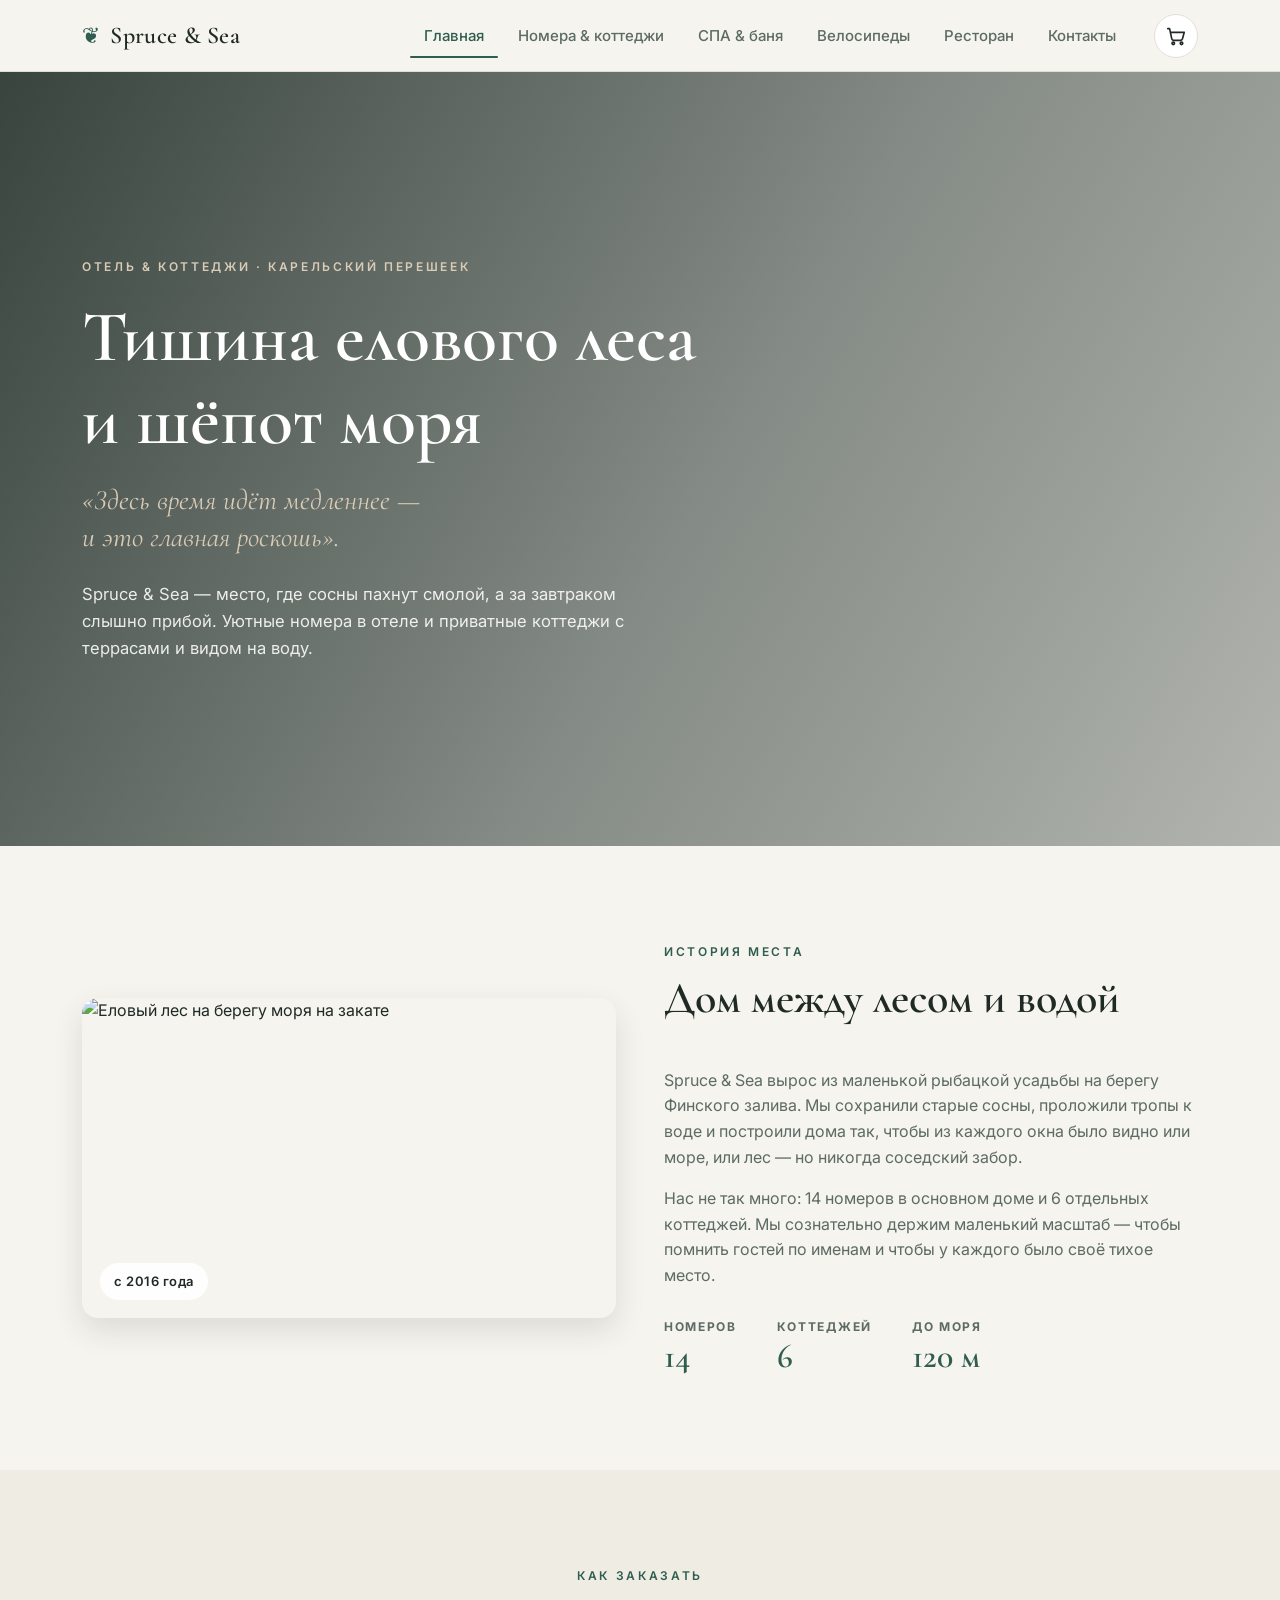
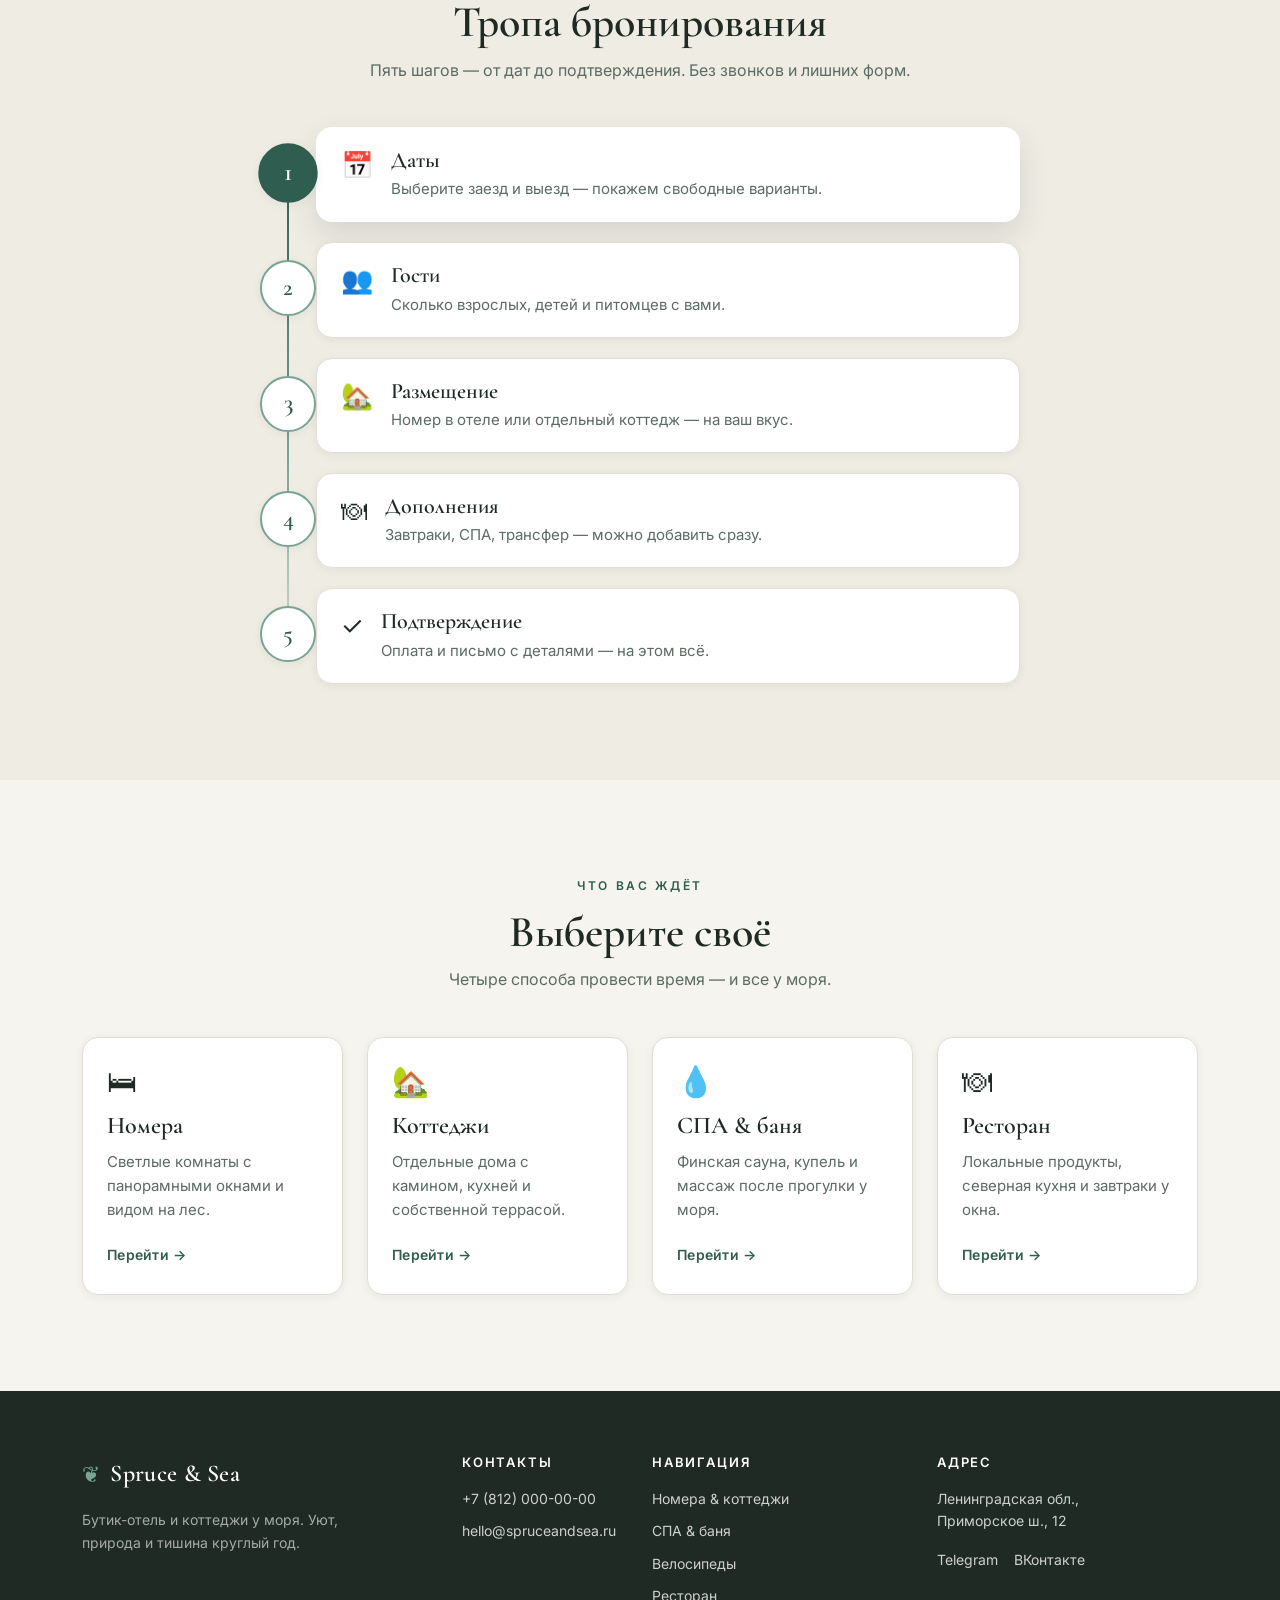
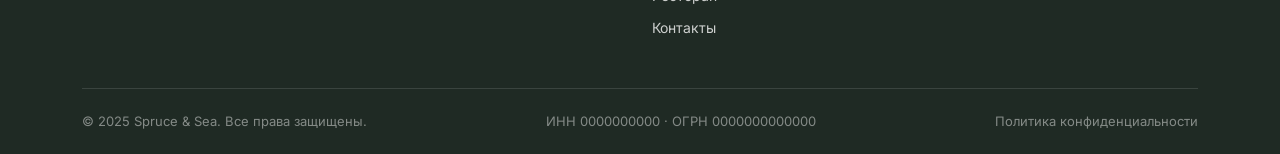
==== index.html @ 2744d31d "first page v1" ====
<!DOCTYPE html>
<html lang="ru">
<head>
  <meta charset="UTF-8" />
  <meta name="viewport" content="width=device-width, initial-scale=1.0" />
  <meta name="description" content="Spruce & Sea — бутик-отель и коттеджи у моря в еловом лесу. Уют, природа и тишина." />
  <title>Spruce &amp; Sea — отель и коттеджи у моря</title>

  <link rel="preconnect" href="https://fonts.googleapis.com">
  <link rel="preconnect" href="https://fonts.gstatic.com" crossorigin>
  <link href="https://fonts.googleapis.com/css2?family=Cormorant+Garamond:wght@500;600&family=Inter:wght@400;500;600&display=swap" rel="stylesheet">

  <!-- Bootstrap 5 (сетка + утилиты) -->
  <link
    href="https://cdn.jsdelivr.net/npm/bootstrap@5.3.3/dist/css/bootstrap.min.css"
    rel="stylesheet"
    integrity="sha384-QWTKZyjpPEjISv5WaRU9OFeRpok6YctnYmDr5pNlyT2bRjXh0JMhjY6hW+ALEwIH"
    crossorigin="anonymous">

  <!-- Наши стили — всегда после Bootstrap -->
  <link rel="stylesheet" href="css/style.css" />
</head>
<body class="page">

  <!-- ================= NAVBAR ================= -->
  <header class="navbar-site">
    <div class="container">
      <div class="navbar-site__inner">

        <a href="index.html" class="logo" aria-label="Spruce & Sea — на главную">
          <span class="logo__mark" aria-hidden="true">❦</span>
          <span class="logo__text">Spruce&nbsp;&amp;&nbsp;Sea</span>
        </a>

        <div class="navbar-site__actions">

          <button
            class="burger"
            type="button"
            aria-label="Открыть меню"
            aria-expanded="false"
            aria-controls="site-nav">
            <span class="burger__line"></span>
            <span class="burger__line"></span>
            <span class="burger__line"></span>
          </button>

          <nav class="site-nav" id="site-nav" aria-label="Основная навигация">
            <ul class="site-nav__list" data-nav-list>
              <li class="site-nav__item">
                <a href="index.html" class="site-nav__link site-nav__link--active">Главная</a>
              </li>
              <li class="site-nav__item">
                <a href="catalog.html?type=stays" class="site-nav__link">Номера&nbsp;&amp;&nbsp;коттеджи</a>
              </li>
              <li class="site-nav__item">
                <a href="catalog.html?type=spa" class="site-nav__link">СПА&nbsp;&amp;&nbsp;баня</a>
              </li>
              <li class="site-nav__item">
                <a href="catalog.html?type=bikes" class="site-nav__link">Велосипеды</a>
              </li>
              <li class="site-nav__item">
                <a href="catalog.html?type=restaurant" class="site-nav__link">Ресторан</a>
              </li>
              <li class="site-nav__item">
                <a href="contacts.html" class="site-nav__link">Контакты</a>
              </li>
            </ul>
            <!-- Бегающая линия -->
            <span class="site-nav__underline" data-nav-underline aria-hidden="true"></span>
          </nav>

          <button
            class="cart"
            type="button"
            aria-label="Открыть корзину заказа"
            aria-expanded="false"
            aria-controls="cart-drawer"
            data-cart-toggle>
            <svg class="cart__icon" width="22" height="22" viewBox="0 0 24 24"
                 fill="none" stroke="currentColor" stroke-width="1.8"
                 stroke-linecap="round" stroke-linejoin="round" aria-hidden="true">
              <circle cx="9" cy="20" r="1.4"/>
              <circle cx="18" cy="20" r="1.4"/>
              <path d="M3 4h2l2.4 11.2a2 2 0 0 0 2 1.6h7.6a2 2 0 0 0 2-1.6L21 8H6"/>
            </svg>
            <span class="cart__badge" data-cart-count hidden>0</span>
          </button>

        </div>
      </div>
    </div>
  </header>

  <!-- ================= CART DRAWER ================= -->
  <div class="cart-drawer" id="cart-drawer" data-cart-drawer hidden>
    <div class="cart-drawer__backdrop" data-cart-close></div>

    <aside class="cart-drawer__panel" role="dialog" aria-modal="true" aria-labelledby="cart-title">
      <header class="cart-drawer__head">
        <h2 class="cart-drawer__title" id="cart-title">Ваш заказ</h2>
        <button class="cart-drawer__close" type="button" aria-label="Закрыть корзину" data-cart-close>
          <span aria-hidden="true">×</span>
        </button>
      </header>

      <div class="cart-drawer__body">
        <div class="cart-empty">
          <span class="cart-empty__icon" aria-hidden="true">🛒</span>
          <p class="cart-empty__title">Заказ пока пуст</p>
          <p class="cart-empty__text">
            Начните с выбора жилья — потом добавите СПА, велосипеды или ужин.
          </p>
          <a href="catalog.html?type=stays" class="cart-empty__link">
            Перейти к жилью →
          </a>
        </div>
      </div>

      <footer class="cart-drawer__foot" hidden data-cart-foot>
        <div class="cart-drawer__total">
          <span>Итого</span>
          <strong data-cart-total>0 ₽</strong>
        </div>
        <a href="checkout.html" class="btn btn--primary cart-drawer__checkout">
          Оформить заказ
        </a>
      </footer>
    </aside>
  </div>

  <main class="page__main">

    <!-- ================= HERO ================= -->
    <section class="hero" aria-labelledby="hero-title">
      <div class="hero__overlay"></div>
      <div class="container hero__container">
        <div class="hero__content">
          <p class="hero__eyebrow">Отель &amp; коттеджи · Карельский перешеек</p>
          <h1 class="hero__title" id="hero-title">
            Тишина елового леса<br>и шёпот моря
          </h1>
          <p class="hero__slogan">
            «Здесь время идёт медленнее —<br class="hero__slogan-break"> и это главная роскошь».
          </p>
          <p class="hero__lead">
            Spruce &amp; Sea — место, где сосны пахнут смолой, а за завтраком
            слышно прибой. Уютные номера в отеле и приватные коттеджи с террасами
            и видом на воду.
          </p>
        </div>
      </div>
    </section>

    <!-- ================= STORY ================= -->
    <section class="story" aria-labelledby="story-title">
      <div class="container">
        <div class="row align-items-center g-5">

          <div class="col-lg-6">
            <div class="story__media">
              <img
                class="story__image"
                src="https://images.unsplash.com/photo-1449158743715-0a90ebb6d2d8?auto=format&fit=crop&w=1200&q=80"
                alt="Еловый лес на берегу моря на закате"
                loading="lazy">
              <span class="story__badge">с 2016 года</span>
            </div>
          </div>

          <div class="col-lg-6">
            <header class="section-head section-head--left">
              <p class="section-head__eyebrow">История места</p>
              <h2 class="section-head__title" id="story-title">
                Дом между лесом и водой
              </h2>
            </header>

            <p class="story__text">
              Spruce &amp; Sea вырос из маленькой рыбацкой усадьбы на берегу
              Финского залива. Мы сохранили старые сосны, проложили тропы к воде
              и построили дома так, чтобы из каждого окна было видно или море,
              или лес — но никогда соседский забор.
            </p>
            <p class="story__text">
              Нас не так много: 14 номеров в основном доме и 6 отдельных коттеджей.
              Мы сознательно держим маленький масштаб — чтобы помнить гостей
              по именам и чтобы у каждого было своё тихое место.
            </p>

            <dl class="story__facts">
              <div class="story__fact">
                <dt class="story__fact-label">Номеров</dt>
                <dd class="story__fact-value">14</dd>
              </div>
              <div class="story__fact">
                <dt class="story__fact-label">Коттеджей</dt>
                <dd class="story__fact-value">6</dd>
              </div>
              <div class="story__fact">
                <dt class="story__fact-label">До моря</dt>
                <dd class="story__fact-value">120&nbsp;м</dd>
              </div>
            </dl>
          </div>

        </div>
      </div>
    </section>

    <!-- ================= BOOKING TRAIL ================= -->
    <section class="trail-section" aria-labelledby="trail-title">
      <div class="container">

        <header class="section-head section-head--center">
          <p class="section-head__eyebrow">Как заказать</p>
          <h2 class="section-head__title" id="trail-title">Тропа бронирования</h2>
          <p class="section-head__sub">
            Пять шагов — от дат до подтверждения. Без звонков и лишних форм.
          </p>
        </header>

        <p class="trail__hint" aria-hidden="true">Шаг 1 из 5 · листайте вправо →</p>

        <ol class="trail" aria-label="Порядок бронирования">
          <li class="trail__step trail__step--active">
            <span class="trail__dot" aria-hidden="true">1</span>
            <div class="trail__card">
              <span class="trail__icon" aria-hidden="true">📅</span>
              <h3 class="trail__title">Даты</h3>
              <p class="trail__text">Выберите заезд и выезд — покажем свободные варианты.</p>
            </div>
          </li>

          <li class="trail__step">
            <span class="trail__dot" aria-hidden="true">2</span>
            <div class="trail__card">
              <span class="trail__icon" aria-hidden="true">👥</span>
              <h3 class="trail__title">Гости</h3>
              <p class="trail__text">Сколько взрослых, детей и питомцев с вами.</p>
            </div>
          </li>

          <li class="trail__step">
            <span class="trail__dot" aria-hidden="true">3</span>
            <div class="trail__card">
              <span class="trail__icon" aria-hidden="true">🏡</span>
              <h3 class="trail__title">Размещение</h3>
              <p class="trail__text">Номер в отеле или отдельный коттедж — на ваш вкус.</p>
            </div>
          </li>

          <li class="trail__step">
            <span class="trail__dot" aria-hidden="true">4</span>
            <div class="trail__card">
              <span class="trail__icon" aria-hidden="true">🍽</span>
              <h3 class="trail__title">Дополнения</h3>
              <p class="trail__text">Завтраки, СПА, трансфер — можно добавить сразу.</p>
            </div>
          </li>

          <li class="trail__step">
            <span class="trail__dot" aria-hidden="true">5</span>
            <div class="trail__card">
              <span class="trail__icon" aria-hidden="true">✓</span>
              <h3 class="trail__title">Подтверждение</h3>
              <p class="trail__text">Оплата и письмо с деталями — на этом всё.</p>
            </div>
          </li>
        </ol>

      </div>
    </section>

    <!-- ================= EXPLORE ================= -->
    <section class="explore" aria-labelledby="explore-title">
      <div class="container">

        <header class="section-head section-head--center">
          <p class="section-head__eyebrow">Что вас ждёт</p>
          <h2 class="section-head__title" id="explore-title">Выберите своё</h2>
          <p class="section-head__sub">Четыре способа провести время — и все у моря.</p>
        </header>

        <div class="row g-4">
          <div class="col-sm-6 col-lg-3">
            <a href="catalog.html?type=stays" class="explore-card explore-card--rooms">
              <span class="explore-card__icon" aria-hidden="true">🛏</span>
              <h3 class="explore-card__title">Номера</h3>
              <p class="explore-card__text">Светлые комнаты с панорамными окнами и видом на лес.</p>
              <span class="explore-card__link">Перейти →</span>
            </a>
          </div>

          <div class="col-sm-6 col-lg-3">
            <a href="catalog.html?type=stays" class="explore-card explore-card--cottages">
              <span class="explore-card__icon" aria-hidden="true">🏡</span>
              <h3 class="explore-card__title">Коттеджи</h3>
              <p class="explore-card__text">Отдельные дома с камином, кухней и собственной террасой.</p>
              <span class="explore-card__link">Перейти →</span>
            </a>
          </div>

          <div class="col-sm-6 col-lg-3">
            <a href="catalog.html?type=spa" class="explore-card explore-card--spa">
              <span class="explore-card__icon" aria-hidden="true">💧</span>
              <h3 class="explore-card__title">СПА &amp; баня</h3>
              <p class="explore-card__text">Финская сауна, купель и массаж после прогулки у моря.</p>
              <span class="explore-card__link">Перейти →</span>
            </a>
          </div>

          <div class="col-sm-6 col-lg-3">
            <a href="catalog.html?type=restaurant" class="explore-card explore-card--restaurant">
              <span class="explore-card__icon" aria-hidden="true">🍽</span>
              <h3 class="explore-card__title">Ресторан</h3>
              <p class="explore-card__text">Локальные продукты, северная кухня и завтраки у окна.</p>
              <span class="explore-card__link">Перейти →</span>
            </a>
          </div>
        </div>

      </div>
    </section>

  </main>

  <!-- ================= FOOTER ================= -->
  <footer class="site-footer">
    <div class="container">
      <div class="row g-4 site-footer__grid">

        <div class="col-12 col-md-6 col-lg-4">
          <a href="index.html" class="logo logo--footer">
            <span class="logo__mark" aria-hidden="true">❦</span>
            <span class="logo__text">Spruce &amp; Sea</span>
          </a>
          <p class="site-footer__desc">
            Бутик-отель и коттеджи у моря. Уют, природа и тишина круглый год.
          </p>
        </div>

        <div class="col-6 col-md-3 col-lg-2">
          <h3 class="site-footer__title">Контакты</h3>
          <ul class="site-footer__list">
            <li><a href="tel:+78120000000">+7 (812) 000-00-00</a></li>
            <li><a href="mailto:hello@spruceandsea.ru">hello@spruceandsea.ru</a></li>
          </ul>
        </div>

        <div class="col-6 col-md-3 col-lg-3">
          <h3 class="site-footer__title">Навигация</h3>
          <ul class="site-footer__list">
            <li><a href="catalog.html?type=stays">Номера &amp; коттеджи</a></li>
            <li><a href="catalog.html?type=spa">СПА &amp; баня</a></li>
            <li><a href="catalog.html?type=bikes">Велосипеды</a></li>
            <li><a href="catalog.html?type=restaurant">Ресторан</a></li>
            <li><a href="contacts.html">Контакты</a></li>
          </ul>
        </div>

        <div class="col-12 col-md-12 col-lg-3">
          <h3 class="site-footer__title">Адрес</h3>
          <p class="site-footer__address">
            Ленинградская обл.,<br>
            Приморское ш., 12
          </p>
          <ul class="site-footer__list site-footer__list--social">
            <li><a href="#" aria-label="Telegram">Telegram</a></li>
            <li><a href="#" aria-label="ВКонтакте">ВКонтакте</a></li>
          </ul>
        </div>

      </div>

      <div class="site-footer__bottom">
        <p class="site-footer__copy">© 2025 Spruce &amp; Sea. Все права защищены.</p>
        <p class="site-footer__legal">ИНН 0000000000 · ОГРН 0000000000000</p>
        <p class="site-footer__legal">
          <a href="privacy.html">Политика конфиденциальности</a>
        </p>
      </div>
    </div>
  </footer>

  <script
    src="https://cdn.jsdelivr.net/npm/bootstrap@5.3.3/dist/js/bootstrap.bundle.min.js"
    integrity="sha384-YvpcrYf0tY3lHB60NNkmXc5s9fDVZLESaAA55NDzOxhy9GkcIdslK1eN7N6jIeHz"
    crossorigin="anonymous"></script>
  <script src="js/main.js"></script>
</body>
</html>
---- css/style.css ----
/* =========================================================
   Spruce & Sea — стили
   Методология: БЭМ (block__element--modifier)
   Bootstrap используется для сетки/утилит; визуал — свой.
   ========================================================= */

/* ---------- 1. Токены ---------- */
:root {
  --clr-bg: #f6f4ef;
  --clr-surface: #ffffff;
  --clr-dark: #1f2a24;
  --clr-muted: #5c6b63;
  --clr-accent: #2f5d50;
  --clr-accent-2: #7aa393;
  --clr-sand: #d9cbb6;
  --clr-line: #e3ded4;

  --radius: 16px;
  --radius-sm: 10px;
  --shadow-sm: 0 2px 10px rgba(31, 42, 36, .06);
  --shadow-md: 0 12px 30px rgba(31, 42, 36, .12);

  --transition: .25s ease;
  --transition-underline: .3s cubic-bezier(.4, 0, .2, 1);

  --navbar-h: 72px;
}

/* ---------- 2. База ---------- */
*,
*::before,
*::after { box-sizing: border-box; }

html { scroll-behavior: smooth; }

body.page {
  margin: 0;
  font-family: 'Inter', system-ui, -apple-system, sans-serif;
  color: var(--clr-dark);
  background: var(--clr-bg);
  line-height: 1.6;
  -webkit-font-smoothing: antialiased;
  padding-top: var(--navbar-h);
}

.page__main { display: block; }

img { max-width: 100%; display: block; }
a { color: inherit; text-decoration: none; }
ul, ol { list-style: none; margin: 0; padding: 0; }

h1, h2, h3 {
  font-family: 'Cormorant Garamond', Georgia, serif;
  font-weight: 600;
  line-height: 1.15;
  margin: 0;
}

a:focus-visible,
button:focus-visible {
  outline: 2px solid var(--clr-accent);
  outline-offset: 3px;
  border-radius: 6px;
}

/* ---------- 3. Logo ---------- */
.logo {
  display: inline-flex;
  align-items: center;
  gap: 10px;
  flex-shrink: 0;
}
.logo__mark { color: var(--clr-accent); font-size: 22px; }
.logo__text {
  font-family: 'Cormorant Garamond', serif;
  font-size: 24px;
  font-weight: 600;
  letter-spacing: .3px;
  color: var(--clr-dark);
}
.logo--footer .logo__text { color: #fff; }
.logo--footer .logo__mark { color: var(--clr-accent-2); }

/* ---------- 4. Navbar ---------- */
.navbar-site {
  position: fixed;
  inset: 0 0 auto 0;
  height: var(--navbar-h);
  background: rgba(246, 244, 239, .9);
  backdrop-filter: blur(10px);
  border-bottom: 1px solid var(--clr-line);
  z-index: 100;
}
.navbar-site__inner {
  height: var(--navbar-h);
  display: flex;
  align-items: center;
  justify-content: space-between;
  gap: 24px;
}

/* Группа справа: меню + корзина — прижаты друг к другу */
.navbar-site__actions {
  display: flex;
  align-items: center;
  gap: 24px;
  margin-left: auto;
}

/* ---------- 4.1 Site nav ---------- */
.site-nav {
  position: relative;
}

.site-nav__list {
  display: flex;
  align-items: center;
  gap: 6px;
  position: relative;
}

.site-nav__item { display: block; }

.site-nav__link {
  display: inline-block;
  padding: 8px 14px;
  font-size: 15px;
  font-weight: 500;
  color: var(--clr-muted);
  transition: color var(--transition);
}
.site-nav__link:hover,
.site-nav__link:focus-visible { color: var(--clr-dark); }
.site-nav__link--active { color: var(--clr-accent); }

/* Бегающая линия */
.site-nav__underline {
  position: absolute;
  left: 0;
  bottom: -2px;
  height: 2px;
  width: 0;
  background: var(--clr-accent);
  border-radius: 2px;
  transition:
    transform var(--transition-underline),
    width var(--transition-underline),
    opacity var(--transition);
  opacity: 0;
  pointer-events: none;
}
.site-nav__underline--visible { opacity: 1; }

/* На мобильных линия отключается — там вертикальный список */
@media (max-width: 1100px) {
  .site-nav__underline { display: none; }
}

/* ---------- 4.2 Cart button ---------- */
.cart {
  position: relative;
  display: inline-flex;
  align-items: center;
  justify-content: center;
  width: 44px;
  height: 44px;
  border-radius: 50%;
  border: 1px solid var(--clr-line);
  background: var(--clr-surface);
  color: var(--clr-dark);
  cursor: pointer;
  transition: background var(--transition), border-color var(--transition), color var(--transition);
  flex-shrink: 0;
}
.cart:hover {
  background: var(--clr-accent);
  border-color: var(--clr-accent);
  color: #fff;
}
.cart__icon { display: block; }

.cart__badge {
  position: absolute;
  top: -4px;
  right: -4px;
  min-width: 20px;
  height: 20px;
  padding: 0 6px;
  border-radius: 999px;
  background: var(--clr-accent);
  color: #fff;
  font-size: 12px;
  font-weight: 600;
  line-height: 20px;
  text-align: center;
  border: 2px solid var(--clr-bg);
  transition: background var(--transition);
}
.cart:hover .cart__badge { background: #264c41; }

/* ---------- 4.3 Burger ---------- */
.burger {
  display: none;
  flex-direction: column;
  justify-content: center;
  gap: 5px;
  width: 42px;
  height: 42px;
  border: none;
  background: transparent;
  cursor: pointer;
  padding: 0;
  flex-shrink: 0;
}
.burger__line {
  display: block;
  height: 2px;
  width: 24px;
  margin-inline: auto;
  background: var(--clr-dark);
  border-radius: 2px;
  transition: transform var(--transition), opacity var(--transition);
}
.burger[aria-expanded="true"] .burger__line:nth-child(1) { transform: translateY(7px) rotate(45deg); }
.burger[aria-expanded="true"] .burger__line:nth-child(2) { opacity: 0; }
.burger[aria-expanded="true"] .burger__line:nth-child(3) { transform: translateY(-7px) rotate(-45deg); }

/* ---------- 4.4 Cart drawer ---------- */
.cart-drawer {
  position: fixed;
  inset: 0;
  z-index: 200;
}
.cart-drawer[hidden] { display: none; }

.cart-drawer__backdrop {
  position: absolute;
  inset: 0;
  background: rgba(20, 34, 28, .45);
  backdrop-filter: blur(2px);
  animation: cartFade .2s ease;
}

.cart-drawer__panel {
  position: absolute;
  top: 0;
  right: 0;
  bottom: 0;
  width: min(420px, 100%);
  background: var(--clr-bg);
  box-shadow: -20px 0 40px rgba(31, 42, 36, .18);
  display: flex;
  flex-direction: column;
  animation: cartSlide .25s ease;
}

@keyframes cartFade {
  from { opacity: 0; }
  to   { opacity: 1; }
}
@keyframes cartSlide {
  from { transform: translateX(100%); }
  to   { transform: translateX(0); }
}

.cart-drawer__head {
  display: flex;
  align-items: center;
  justify-content: space-between;
  padding: 20px 24px;
  border-bottom: 1px solid var(--clr-line);
}
.cart-drawer__title {
  font-size: 26px;
  margin: 0;
}
.cart-drawer__close {
  width: 40px;
  height: 40px;
  border-radius: 50%;
  border: none;
  background: transparent;
  font-size: 28px;
  line-height: 1;
  color: var(--clr-muted);
  cursor: pointer;
  transition: background var(--transition), color var(--transition);
}
.cart-drawer__close:hover {
  background: rgba(47, 93, 80, .08);
  color: var(--clr-dark);
}

.cart-drawer__body {
  flex: 1;
  overflow-y: auto;
  padding: 24px;
}

.cart-drawer__foot {
  padding: 20px 24px;
  border-top: 1px solid var(--clr-line);
  background: var(--clr-surface);
}
.cart-drawer__total {
  display: flex;
  justify-content: space-between;
  align-items: baseline;
  font-size: 15px;
  color: var(--clr-muted);
  margin-bottom: 14px;
}
.cart-drawer__total strong {
  font-family: 'Cormorant Garamond', serif;
  font-size: 26px;
  color: var(--clr-dark);
  font-weight: 600;
}
.cart-drawer__checkout { width: 100%; }

/* Пустая корзина */
.cart-empty {
  text-align: center;
  padding: 40px 8px;
}
.cart-empty__icon {
  font-size: 40px;
  display: block;
  margin-bottom: 16px;
  opacity: .7;
}
.cart-empty__title {
  font-family: 'Cormorant Garamond', serif;
  font-size: 24px;
  font-weight: 600;
  margin: 0 0 8px;
}
.cart-empty__text {
  color: var(--clr-muted);
  font-size: 15px;
  margin: 0 0 20px;
}
.cart-empty__link {
  font-weight: 600;
  color: var(--clr-accent);
  font-size: 15px;
}
.cart-empty__link:hover { text-decoration: underline; }

/* ---------- 5. Кнопки ---------- */
.btn {
  display: inline-flex;
  align-items: center;
  justify-content: center;
  gap: 8px;
  padding: 14px 28px;
  border-radius: 999px;
  font-weight: 600;
  font-size: 15px;
  border: 1.5px solid transparent;
  cursor: pointer;
  transition: transform var(--transition), background var(--transition), color var(--transition), border-color var(--transition);
  white-space: nowrap;
}
.btn:hover { transform: translateY(-2px); }
.btn:active { transform: translateY(0); }

.btn--primary { background: var(--clr-accent); color: #fff; }
.btn--primary:hover { background: #264c41; }

.btn--small { padding: 10px 20px; font-size: 14px; }

/* ---------- 6. Section head ---------- */
.section-head { margin-bottom: 44px; }
.section-head--center { text-align: center; }
.section-head--left { text-align: left; }

.section-head__eyebrow {
  text-transform: uppercase;
  letter-spacing: .22em;
  font-size: 12px;
  font-weight: 600;
  color: var(--clr-accent);
  margin: 0 0 12px;
}
.section-head__title {
  font-size: clamp(30px, 3.5vw, 44px);
  margin-bottom: 10px;
}
.section-head__sub {
  color: var(--clr-muted);
  font-size: 16px;
  margin: 0;
}

/* ---------- 7. Hero ---------- */
.hero {
  position: relative;
  min-height: 86vh;
  display: flex;
  align-items: center;
  color: #fff;
  isolation: isolate;
  overflow: hidden;
}
.hero__overlay {
  position: absolute;
  inset: 0;
  z-index: -1;
  background:
    linear-gradient(120deg,
      rgba(20, 34, 28, .84) 0%,
      rgba(20, 34, 28, .5) 55%,
      rgba(20, 34, 28, .3) 100%),
    url("https://images.unsplash.com/photo-1441974231531-c6227db76b6e?auto=format&fit=crop&w=1920&q=80")
    center / cover no-repeat;
}

.hero__container { padding-block: 96px; }
.hero__content { max-width: 760px; }

.hero__eyebrow {
  text-transform: uppercase;
  letter-spacing: .22em;
  font-size: 12px;
  font-weight: 600;
  color: var(--clr-sand);
  margin: 0 0 20px;
}
.hero__title {
  font-size: clamp(38px, 6vw, 72px);
  margin-bottom: 20px;
}
.hero__slogan {
  font-family: 'Cormorant Garamond', serif;
  font-style: italic;
  font-size: clamp(20px, 2.2vw, 28px);
  color: var(--clr-sand);
  margin: 0 0 24px;
  line-height: 1.35;
}
.hero__slogan-break { display: inline; }
.hero__lead {
  font-size: clamp(15px, 1.3vw, 18px);
  color: rgba(255, 255, 255, .88);
  max-width: 560px;
  margin: 0;
}

/* ---------- 8. Story ---------- */
.story { padding-block: 96px; }

.story__media {
  position: relative;
  border-radius: var(--radius);
  overflow: hidden;
  box-shadow: var(--shadow-md);
}
.story__image {
  width: 100%;
  height: 100%;
  min-height: 320px;
  object-fit: cover;
}
.story__badge {
  position: absolute;
  left: 18px;
  bottom: 18px;
  background: rgba(255, 255, 255, .94);
  color: var(--clr-dark);
  font-size: 13px;
  font-weight: 600;
  padding: 8px 14px;
  border-radius: 999px;
  letter-spacing: .04em;
}

.story__text {
  color: var(--clr-muted);
  font-size: 16px;
  margin: 0 0 16px;
}
.story__facts {
  display: flex;
  flex-wrap: wrap;
  gap: 28px 40px;
  margin: 28px 0 0;
}
.story__fact { margin: 0; }
.story__fact-label {
  font-size: 12px;
  text-transform: uppercase;
  letter-spacing: .14em;
  color: var(--clr-muted);
  margin: 0 0 4px;
}
.story__fact-value {
  font-family: 'Cormorant Garamond', serif;
  font-size: 34px;
  font-weight: 600;
  color: var(--clr-accent);
  margin: 0;
  line-height: 1;
}

/* ---------- 9. Trail ---------- */
.trail-section {
  padding-block: 96px;
  background: #efece4;
}

.trail__hint {
  display: none;
  text-align: center;
  font-size: 13px;
  color: var(--clr-muted);
  margin: 0 0 18px;
  letter-spacing: .04em;
}

.trail {
  position: relative;
  display: flex;
  flex-direction: column;
  gap: 20px;
  max-width: 760px;
  margin: 0 auto;
  padding-left: 56px;
}
.trail::before {
  content: "";
  position: absolute;
  top: 28px;
  bottom: 28px;
  left: 27px;
  width: 2px;
  background: linear-gradient(
    to bottom,
    var(--clr-accent) 0%,
    var(--clr-accent-2) 60%,
    rgba(122, 163, 147, .25) 100%);
  border-radius: 2px;
}

.trail__step {
  position: relative;
  display: flex;
  align-items: stretch;
}

.trail__dot {
  position: absolute;
  left: -56px;
  top: 18px;
  width: 56px;
  height: 56px;
  border-radius: 50%;
  background: var(--clr-surface);
  border: 2px solid var(--clr-accent-2);
  color: var(--clr-accent);
  font-family: 'Cormorant Garamond', serif;
  font-weight: 600;
  font-size: 24px;
  display: grid;
  place-items: center;
  box-shadow: var(--shadow-sm);
  transition: background var(--transition), color var(--transition), border-color var(--transition), transform var(--transition);
}

.trail__card {
  flex: 1;
  background: var(--clr-surface);
  border-radius: var(--radius);
  border: 1px solid var(--clr-line);
  padding: 20px 24px;
  box-shadow: var(--shadow-sm);
  display: grid;
  grid-template-columns: auto 1fr;
  grid-template-areas:
    "icon title"
    "icon text";
  column-gap: 18px;
  align-items: start;
  transition: transform var(--transition), box-shadow var(--transition), border-color var(--transition);
}
.trail__icon {
  grid-area: icon;
  font-size: 26px;
  line-height: 1;
  margin-top: 4px;
}
.trail__title {
  grid-area: title;
  font-size: 22px;
  margin-bottom: 4px;
}
.trail__text {
  grid-area: text;
  color: var(--clr-muted);
  font-size: 15px;
  margin: 0;
}

.trail__step--active .trail__dot {
  background: var(--clr-accent);
  color: #fff;
  border-color: var(--clr-accent);
  transform: scale(1.06);
}
.trail__step--active .trail__card {
  border-color: transparent;
  box-shadow: var(--shadow-md);
}

.trail__step:hover .trail__card {
  transform: translateX(4px);
  border-color: transparent;
  box-shadow: var(--shadow-md);
}
.trail__step:hover .trail__dot {
  background: var(--clr-accent);
  color: #fff;
  border-color: var(--clr-accent);
}

/* ---------- 10. Explore cards ---------- */
.explore { padding-block: 96px; }

.explore-card {
  position: relative;
  display: flex;
  flex-direction: column;
  height: 100%;
  background: var(--clr-surface);
  border-radius: var(--radius);
  border: 1px solid var(--clr-line);
  box-shadow: var(--shadow-sm);
  padding: 28px 24px;
  overflow: hidden;
  transition: transform var(--transition), box-shadow var(--transition), border-color var(--transition);
}
.explore-card::after {
  content: "";
  position: absolute;
  left: 0; right: 0; bottom: 0;
  height: 4px;
  background: var(--clr-accent);
  transform: scaleX(0);
  transform-origin: left;
  transition: transform var(--transition);
}
.explore-card:hover {
  transform: translateY(-6px);
  box-shadow: var(--shadow-md);
  border-color: transparent;
}
.explore-card:hover::after { transform: scaleX(1); }

.explore-card__icon {
  font-size: 30px;
  margin-bottom: 16px;
  line-height: 1;
}
.explore-card__title {
  font-size: 24px;
  margin-bottom: 10px;
}
.explore-card__text {
  color: var(--clr-muted);
  font-size: 15px;
  margin: 0 0 22px;
  flex-grow: 1;
}
.explore-card__link {
  font-size: 14px;
  font-weight: 600;
  color: var(--clr-accent);
  letter-spacing: .02em;
}

/* ---------- 11. Footer ---------- */
.site-footer {
  background: var(--clr-dark);
  color: rgba(255, 255, 255, .78);
  padding-top: 64px;
}
.site-footer__grid { padding-bottom: 48px; }

.site-footer__desc {
  margin-top: 16px;
  font-size: 14px;
  color: rgba(255, 255, 255, .6);
  max-width: 280px;
}
.site-footer__title {
  font-family: 'Inter', sans-serif;
  font-size: 13px;
  font-weight: 600;
  text-transform: uppercase;
  letter-spacing: .14em;
  color: #fff;
  margin-bottom: 18px;
}
.site-footer__list {
  display: flex;
  flex-direction: column;
  gap: 10px;
  font-size: 14px;
}
.site-footer__list a { transition: color var(--transition); }
.site-footer__list a:hover { color: var(--clr-accent-2); }

.site-footer__address {
  font-size: 14px;
  margin: 0 0 16px;
  color: rgba(255, 255, 255, .78);
}
.site-footer__list--social { flex-direction: row; gap: 16px; }

.site-footer__bottom {
  border-top: 1px solid rgba(255, 255, 255, .12);
  padding-block: 22px;
  display: flex;
  flex-wrap: wrap;
  justify-content: space-between;
  gap: 8px 24px;
  font-size: 13px;
  color: rgba(255, 255, 255, .45);
}
.site-footer__copy,
.site-footer__legal { margin: 0; }
.site-footer__bottom a:hover { color: #fff; }

/* =========================================================
   12. Адаптив
   ========================================================= */

/* Планшет: тропа → горизонтальная */
@media (max-width: 991px) {
  .trail__hint { display: block; }

  .trail {
    max-width: none;
    padding-left: 0;
    flex-direction: row;
    align-items: flex-start;
    overflow-x: auto;
    scroll-snap-type: x mandatory;
    -webkit-overflow-scrolling: touch;
    padding-bottom: 12px;
    gap: 16px;
  }
  .trail::before {
    top: 28px;
    bottom: auto;
    left: 24px;
    right: 24px;
    width: auto;
    height: 2px;
    background: linear-gradient(
      to right,
      var(--clr-accent) 0%,
      var(--clr-accent-2) 60%,
      rgba(122, 163, 147, .25) 100%);
  }

  .trail__step {
    flex: 0 0 260px;
    min-width: 260px;
    scroll-snap-align: start;
    flex-direction: column;
    align-items: flex-start;
  }
  .trail__dot {
    position: static;
    margin-bottom: -28px;
    margin-left: 12px;
    z-index: 1;
  }
  .trail__card {
    width: 100%;
    margin-top: 0;
    padding-top: 40px;
  }
}

/* Мобильный навбар: бургер с 1100px, т.к. пунктов стало много */
@media (max-width: 1100px) {
  .burger { display: flex; }

  .site-nav {
    position: fixed;
    inset: var(--navbar-h) 0 auto 0;
    background: var(--clr-bg);
    border-bottom: 1px solid var(--clr-line);
    padding: 16px 20px 24px;
    transform: translateY(-120%);
    transition: transform var(--transition);
    box-shadow: var(--shadow-md);
    max-height: calc(100vh - var(--navbar-h));
    overflow-y: auto;
  }
  .site-nav.is-open { transform: translateY(0); }

  .site-nav__list {
    flex-direction: column;
    align-items: stretch;
    gap: 4px;
  }
  .site-nav__link { padding: 12px 14px; }
}

/* Телефоны */
@media (max-width: 575px) {
  .hero { min-height: 78vh; }
  .hero__slogan-break { display: none; }
  .story, .trail-section, .explore { padding-block: 64px; }

  .story__facts { gap: 20px 32px; }
  .story__fact-value { font-size: 28px; }

  .trail__step { flex: 0 0 84%; min-width: 84%; }

  .site-footer__bottom {
    flex-direction: column;
    align-items: flex-start;
  }
}

/* Совсем узкие экраны */
@media (max-width: 400px) {
  .navbar-site__inner { gap: 12px; }
  .navbar-site__actions { gap: 12px; }
  .logo__text { font-size: 20px; }
}
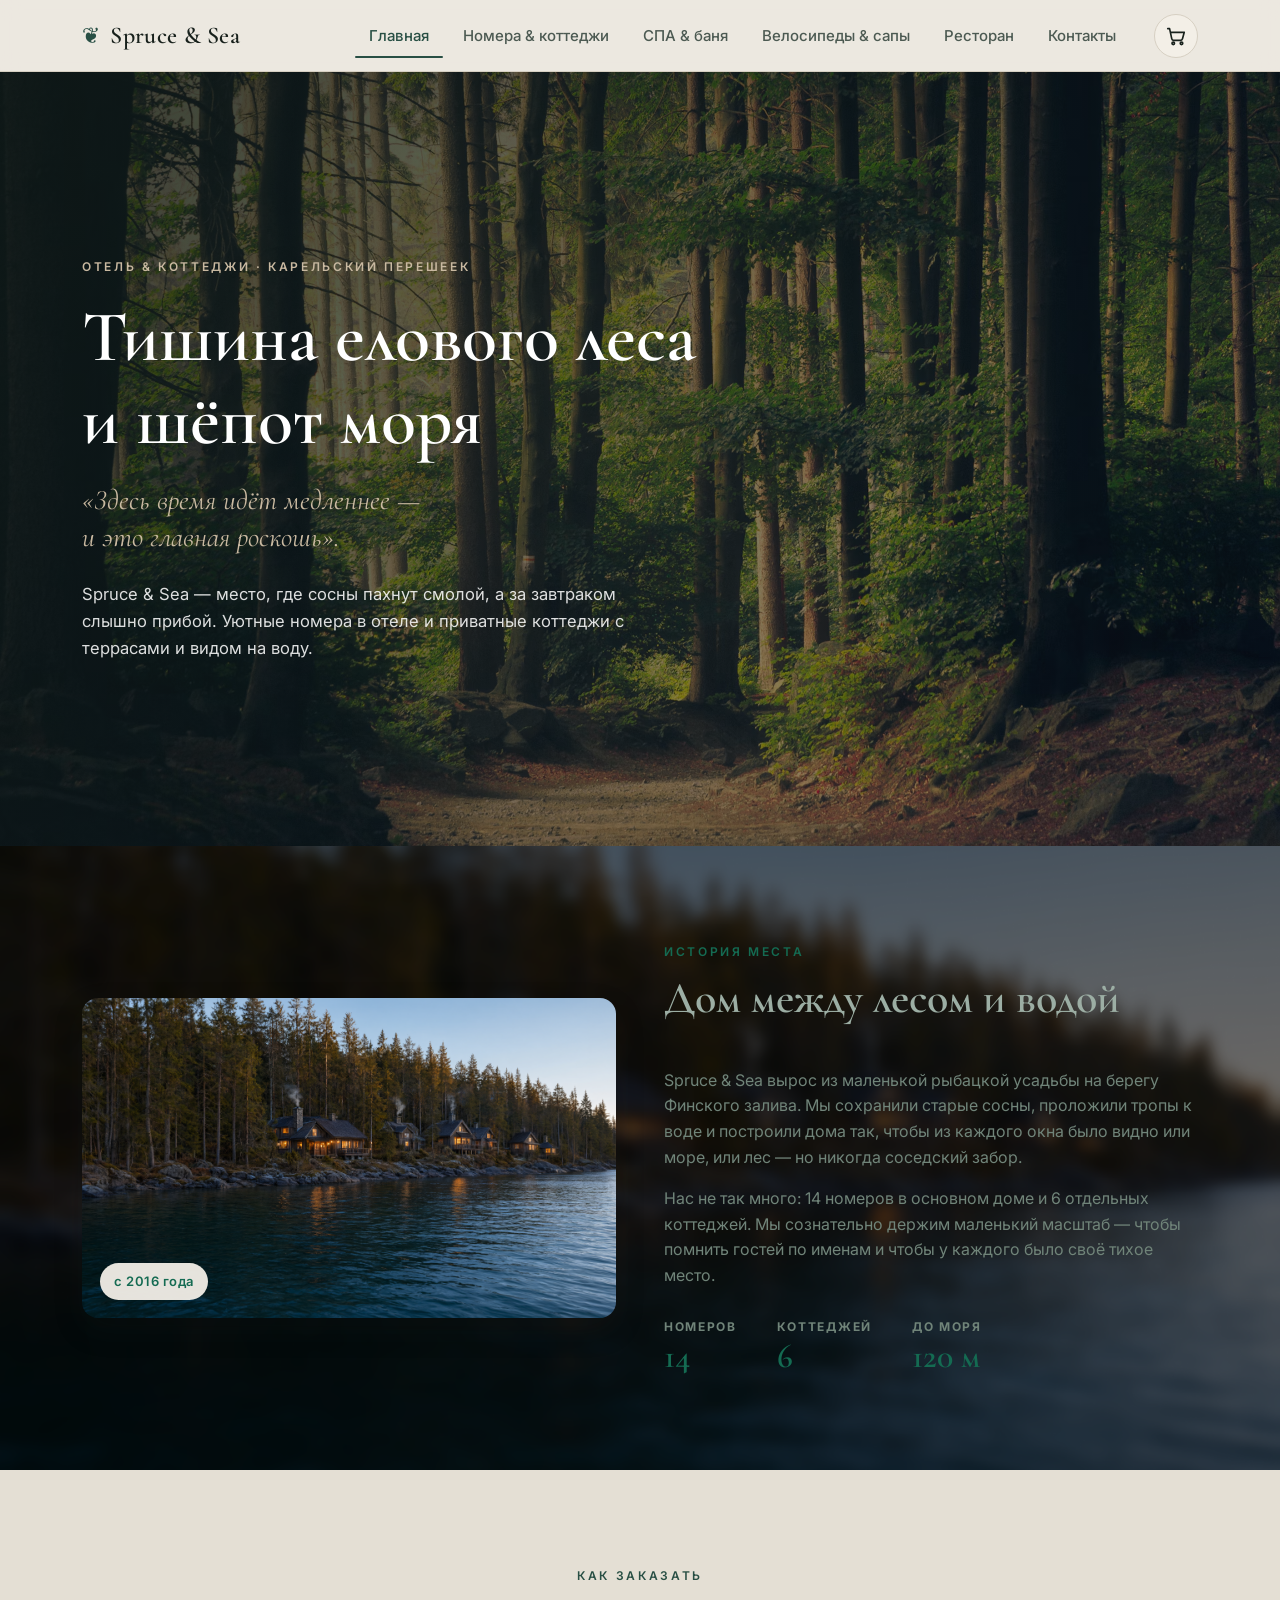
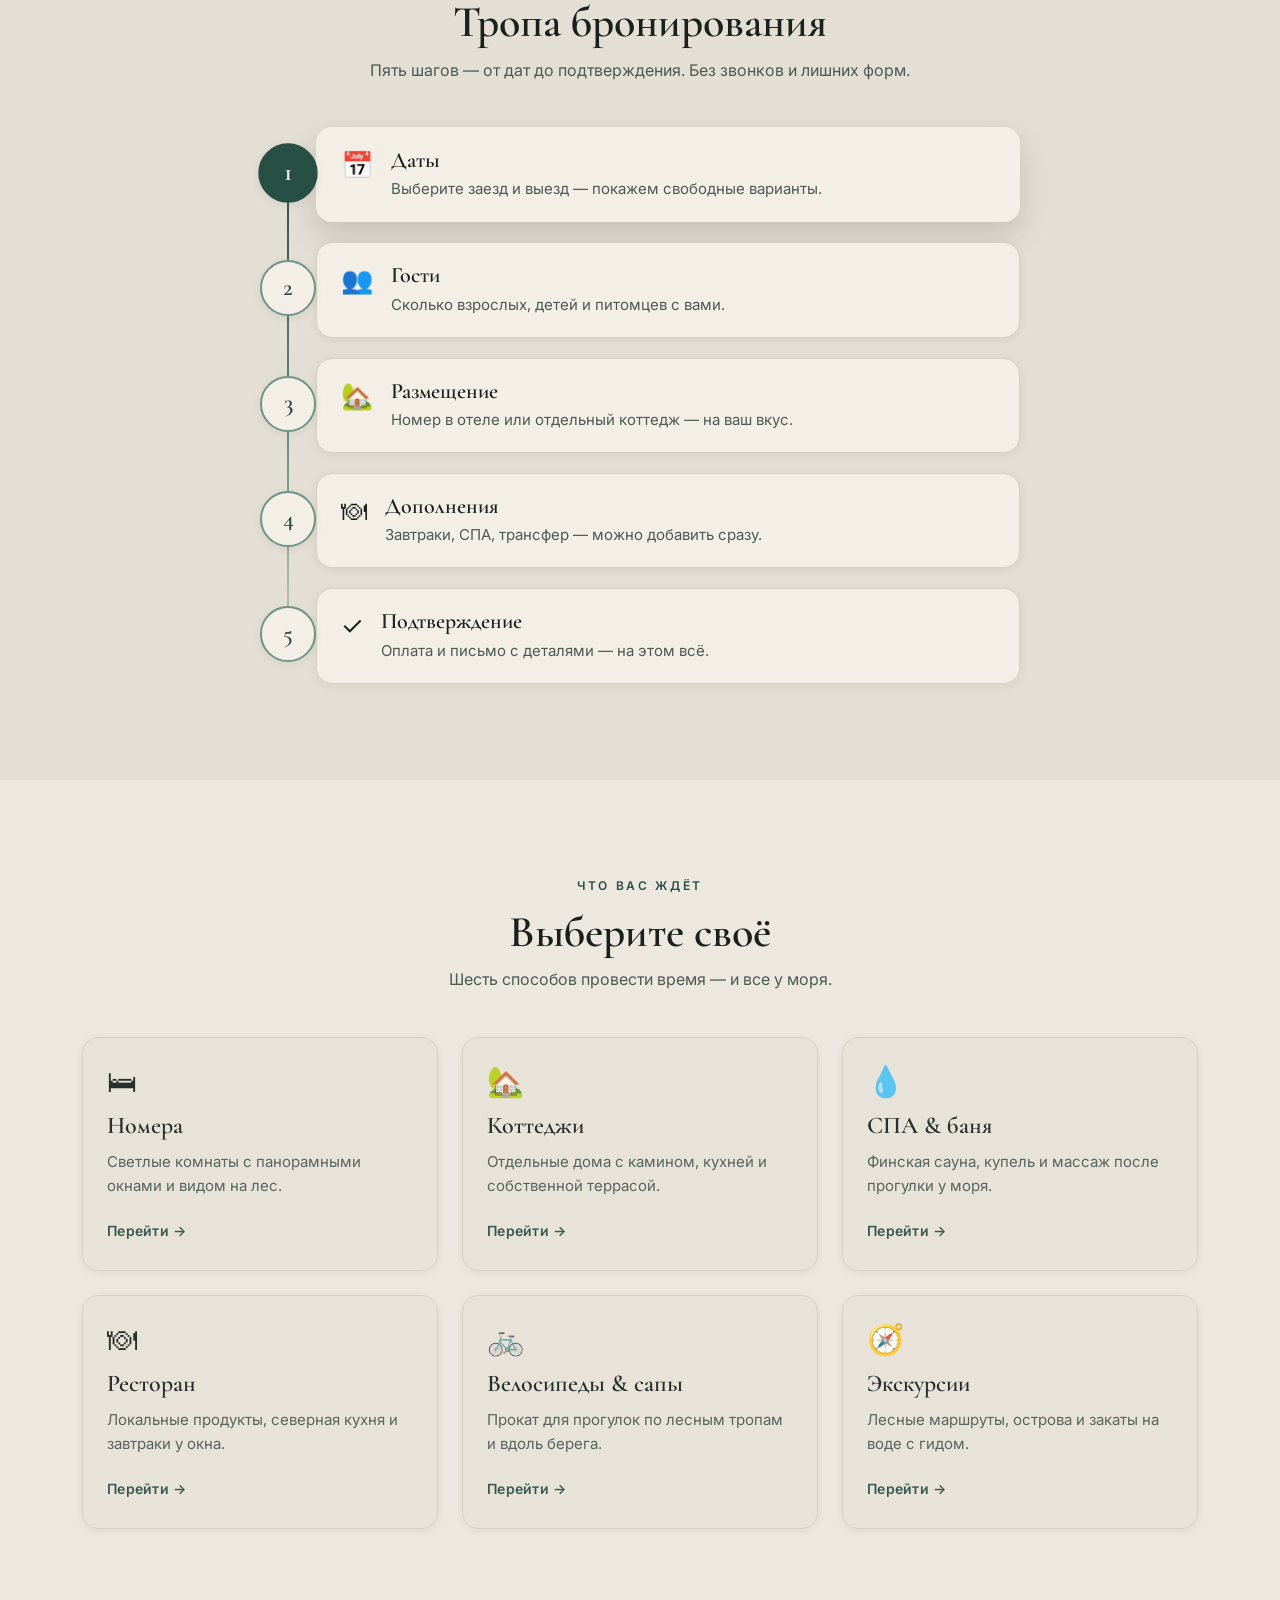
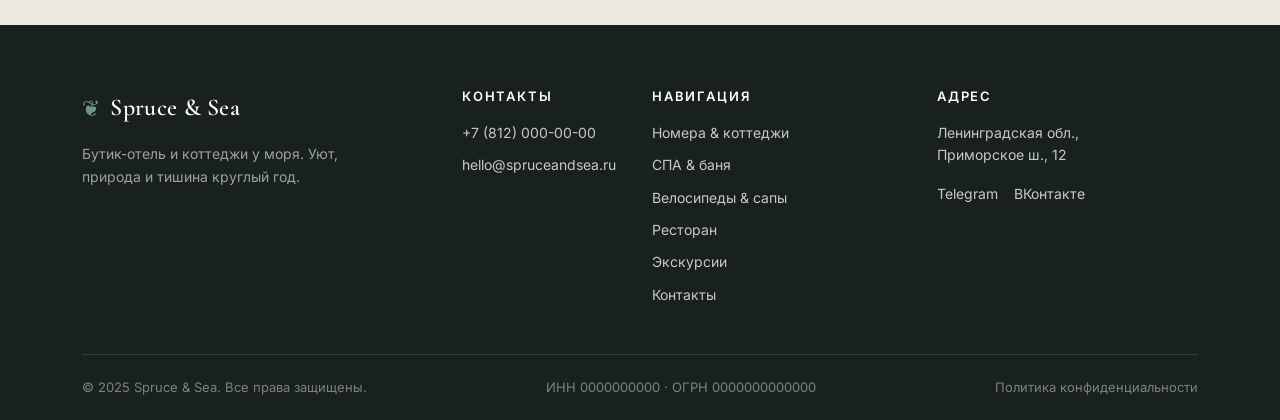
==== commit 7e03d079: "images added to story" ====
--- a/index.html
+++ b/index.html
@@ -57,7 +57,7 @@
                 <a href="catalog.html?type=spa" class="site-nav__link">СПА&nbsp;&amp;&nbsp;баня</a>
               </li>
               <li class="site-nav__item">
-                <a href="catalog.html?type=bikes" class="site-nav__link">Велосипеды</a>
+                <a href="catalog.html?type=bikes" class="site-nav__link">Велосипеды&nbsp;&amp;&nbsp;сапы</a>
               </li>
               <li class="site-nav__item">
                 <a href="catalog.html?type=restaurant" class="site-nav__link">Ресторан</a>
@@ -66,7 +66,6 @@
                 <a href="contacts.html" class="site-nav__link">Контакты</a>
               </li>
             </ul>
-            <!-- Бегающая линия -->
             <span class="site-nav__underline" data-nav-underline aria-hidden="true"></span>
           </nav>
 
@@ -161,7 +160,7 @@
             <div class="story__media">
               <img
                 class="story__image"
-                src="https://images.unsplash.com/photo-1449158743715-0a90ebb6d2d8?auto=format&fit=crop&w=1200&q=80"
+                src="images/landscape.png"
                 alt="Еловый лес на берегу моря на закате"
                 loading="lazy">
               <span class="story__badge">с 2016 года</span>
@@ -279,11 +278,12 @@
         <header class="section-head section-head--center">
           <p class="section-head__eyebrow">Что вас ждёт</p>
           <h2 class="section-head__title" id="explore-title">Выберите своё</h2>
-          <p class="section-head__sub">Четыре способа провести время — и все у моря.</p>
+          <p class="section-head__sub">Шесть способов провести время — и все у моря.</p>
         </header>
 
         <div class="row g-4">
-          <div class="col-sm-6 col-lg-3">
+
+          <div class="col-sm-6 col-lg-4">
             <a href="catalog.html?type=stays" class="explore-card explore-card--rooms">
               <span class="explore-card__icon" aria-hidden="true">🛏</span>
               <h3 class="explore-card__title">Номера</h3>
@@ -292,7 +292,7 @@
             </a>
           </div>
 
-          <div class="col-sm-6 col-lg-3">
+          <div class="col-sm-6 col-lg-4">
             <a href="catalog.html?type=stays" class="explore-card explore-card--cottages">
               <span class="explore-card__icon" aria-hidden="true">🏡</span>
               <h3 class="explore-card__title">Коттеджи</h3>
@@ -301,7 +301,7 @@
             </a>
           </div>
 
-          <div class="col-sm-6 col-lg-3">
+          <div class="col-sm-6 col-lg-4">
             <a href="catalog.html?type=spa" class="explore-card explore-card--spa">
               <span class="explore-card__icon" aria-hidden="true">💧</span>
               <h3 class="explore-card__title">СПА &amp; баня</h3>
@@ -310,7 +310,7 @@
             </a>
           </div>
 
-          <div class="col-sm-6 col-lg-3">
+          <div class="col-sm-6 col-lg-4">
             <a href="catalog.html?type=restaurant" class="explore-card explore-card--restaurant">
               <span class="explore-card__icon" aria-hidden="true">🍽</span>
               <h3 class="explore-card__title">Ресторан</h3>
@@ -318,6 +318,25 @@
               <span class="explore-card__link">Перейти →</span>
             </a>
           </div>
+
+          <div class="col-sm-6 col-lg-4">
+            <a href="catalog.html?type=bikes" class="explore-card explore-card--bikes">
+              <span class="explore-card__icon" aria-hidden="true">🚲</span>
+              <h3 class="explore-card__title">Велосипеды &amp; сапы</h3>
+              <p class="explore-card__text">Прокат для прогулок по лесным тропам и вдоль берега.</p>
+              <span class="explore-card__link">Перейти →</span>
+            </a>
+          </div>
+
+          <div class="col-sm-6 col-lg-4">
+            <a href="catalog.html?type=tours" class="explore-card explore-card--tours">
+              <span class="explore-card__icon" aria-hidden="true">🧭</span>
+              <h3 class="explore-card__title">Экскурсии</h3>
+              <p class="explore-card__text">Лесные маршруты, острова и закаты на воде с гидом.</p>
+              <span class="explore-card__link">Перейти →</span>
+            </a>
+          </div>
+
         </div>
 
       </div>
@@ -353,8 +372,9 @@
           <ul class="site-footer__list">
             <li><a href="catalog.html?type=stays">Номера &amp; коттеджи</a></li>
             <li><a href="catalog.html?type=spa">СПА &amp; баня</a></li>
-            <li><a href="catalog.html?type=bikes">Велосипеды</a></li>
+            <li><a href="catalog.html?type=bikes">Велосипеды &amp; сапы</a></li>
             <li><a href="catalog.html?type=restaurant">Ресторан</a></li>
+            <li><a href="catalog.html?type=tours">Экскурсии</a></li>
             <li><a href="contacts.html">Контакты</a></li>
           </ul>
         </div>
--- a/css/style.css
+++ b/css/style.css
@@ -6,19 +6,21 @@
 
 /* ---------- 1. Токены ---------- */
 :root {
-  --clr-bg: #f6f4ef;
-  --clr-surface: #ffffff;
-  --clr-dark: #1f2a24;
-  --clr-muted: #5c6b63;
-  --clr-accent: #2f5d50;
-  --clr-accent-2: #7aa393;
-  --clr-sand: #d9cbb6;
-  --clr-line: #e3ded4;
+  /* v5: гамма чуть темнее и глуше */
+  --clr-bg: #ece8e0;
+  --clr-surface: #f3efe7;
+  --clr-surface-2: #e8e3d8;      /* v5: для карточек-опций — темнее surface */
+  --clr-dark: #18211c;
+  --clr-muted: #4c5a52;
+  --clr-accent: #284f44;
+  --clr-accent-2: #6d9587;
+  --clr-sand: #c9b9a1;
+  --clr-line: #d6cfc2;
 
   --radius: 16px;
   --radius-sm: 10px;
-  --shadow-sm: 0 2px 10px rgba(31, 42, 36, .06);
-  --shadow-md: 0 12px 30px rgba(31, 42, 36, .12);
+  --shadow-sm: 0 2px 10px rgba(24, 33, 28, .07);
+  --shadow-md: 0 12px 30px rgba(24, 33, 28, .16);
 
   --transition: .25s ease;
   --transition-underline: .3s cubic-bezier(.4, 0, .2, 1);
@@ -86,7 +88,7 @@
   position: fixed;
   inset: 0 0 auto 0;
   height: var(--navbar-h);
-  background: rgba(246, 244, 239, .9);
+  background: rgba(236, 232, 224, .92);   /* v5: под новый bg */
   backdrop-filter: blur(10px);
   border-bottom: 1px solid var(--clr-line);
   z-index: 100;
@@ -99,7 +101,6 @@
   gap: 24px;
 }
 
-/* Группа справа: меню + корзина — прижаты друг к другу */
 .navbar-site__actions {
   display: flex;
   align-items: center;
@@ -108,9 +109,7 @@
 }
 
 /* ---------- 4.1 Site nav ---------- */
-.site-nav {
-  position: relative;
-}
+.site-nav { position: relative; }
 
 .site-nav__list {
   display: flex;
@@ -133,7 +132,6 @@
 .site-nav__link:focus-visible { color: var(--clr-dark); }
 .site-nav__link--active { color: var(--clr-accent); }
 
-/* Бегающая линия */
 .site-nav__underline {
   position: absolute;
   left: 0;
@@ -151,8 +149,7 @@
 }
 .site-nav__underline--visible { opacity: 1; }
 
-/* На мобильных линия отключается — там вертикальный список */
-@media (max-width: 1100px) {
+@media (max-width: 1180px) {            /* v5: брейкпоинт поднят */
   .site-nav__underline { display: none; }
 }
 
@@ -196,7 +193,7 @@
   border: 2px solid var(--clr-bg);
   transition: background var(--transition);
 }
-.cart:hover .cart__badge { background: #264c41; }
+.cart:hover .cart__badge { background: #1f3f36; }
 
 /* ---------- 4.3 Burger ---------- */
 .burger {
@@ -236,7 +233,7 @@
 .cart-drawer__backdrop {
   position: absolute;
   inset: 0;
-  background: rgba(20, 34, 28, .45);
+  background: rgba(24, 33, 28, .5);
   backdrop-filter: blur(2px);
   animation: cartFade .2s ease;
 }
@@ -248,7 +245,7 @@
   bottom: 0;
   width: min(420px, 100%);
   background: var(--clr-bg);
-  box-shadow: -20px 0 40px rgba(31, 42, 36, .18);
+  box-shadow: -20px 0 40px rgba(24, 33, 28, .22);
   display: flex;
   flex-direction: column;
   animation: cartSlide .25s ease;
@@ -287,7 +284,7 @@
   transition: background var(--transition), color var(--transition);
 }
 .cart-drawer__close:hover {
-  background: rgba(47, 93, 80, .08);
+  background: rgba(40, 79, 68, .08);
   color: var(--clr-dark);
 }
 
@@ -318,7 +315,6 @@
 }
 .cart-drawer__checkout { width: 100%; }
 
-/* Пустая корзина */
 .cart-empty {
   text-align: center;
   padding: 40px 8px;
@@ -366,7 +362,7 @@
 .btn:active { transform: translateY(0); }
 
 .btn--primary { background: var(--clr-accent); color: #fff; }
-.btn--primary:hover { background: #264c41; }
+.btn--primary:hover { background: #1f3f36; }
 
 .btn--small { padding: 10px 20px; font-size: 14px; }
 
@@ -409,10 +405,10 @@
   z-index: -1;
   background:
     linear-gradient(120deg,
-      rgba(20, 34, 28, .84) 0%,
-      rgba(20, 34, 28, .5) 55%,
-      rgba(20, 34, 28, .3) 100%),
-    url("https://images.unsplash.com/photo-1441974231531-c6227db76b6e?auto=format&fit=crop&w=1920&q=80")
+      rgba(16, 26, 22, .86) 0%,
+      rgba(16, 26, 22, .55) 55%,
+      rgba(16, 26, 22, .35) 100%),
+    url("../images/forest-slogan_back.jpg")
     center / cover no-repeat;
 }
 
@@ -442,13 +438,16 @@
 .hero__slogan-break { display: inline; }
 .hero__lead {
   font-size: clamp(15px, 1.3vw, 18px);
-  color: rgba(255, 255, 255, .88);
+  color: rgba(255, 255, 255, .86);
   max-width: 560px;
   margin: 0;
 }
 
 /* ---------- 8. Story ---------- */
-.story { padding-block: 96px; }
+.story {
+  padding-block: 96px;
+  background: url("../images/landscape_back.png") center / cover no-repeat;
+}
 
 .story__media {
   position: relative;
@@ -466,8 +465,8 @@
   position: absolute;
   left: 18px;
   bottom: 18px;
-  background: rgba(255, 255, 255, .94);
-  color: var(--clr-dark);
+  background: rgba(243, 239, 231, .95);
+  color: #146b52;                 /* было var(--clr-light) */
   font-size: 13px;
   font-weight: 600;
   padding: 8px 14px;
@@ -476,7 +475,7 @@
 }
 
 .story__text {
-  color: var(--clr-muted);
+  color: #708479;                 /* было var(--clr-light-muted) */
   font-size: 16px;
   margin: 0 0 16px;
 }
@@ -491,22 +490,30 @@
   font-size: 12px;
   text-transform: uppercase;
   letter-spacing: .14em;
-  color: var(--clr-muted);
+  color: #708479;                 /* было var(--clr-light-muted) */
   margin: 0 0 4px;
 }
 .story__fact-value {
   font-family: 'Cormorant Garamond', serif;
   font-size: 34px;
   font-weight: 600;
-  color: var(--clr-accent);
+  color: #146b52;                 /* было var(--clr-light-accent) */
   margin: 0;
   line-height: 1;
+}
+
+/* Только внутри блока «История места» */
+.story .section-head__title {
+  color: #9caea4;                 /* заголовок */
+}
+.story .section-head__eyebrow {
+  color: #146b52;                 /* акцент */
 }
 
 /* ---------- 9. Trail ---------- */
 .trail-section {
   padding-block: 96px;
-  background: #efece4;
+  background: #e4dfd4;                    /* v5: темнее */
 }
 
 .trail__hint {
@@ -538,7 +545,7 @@
     to bottom,
     var(--clr-accent) 0%,
     var(--clr-accent-2) 60%,
-    rgba(122, 163, 147, .25) 100%);
+    rgba(109, 149, 135, .25) 100%);
   border-radius: 2px;
 }
 
@@ -631,13 +638,21 @@
   display: flex;
   flex-direction: column;
   height: 100%;
-  background: var(--clr-surface);
+  background: var(--clr-surface-2);        /* v5: темнее surface */
   border-radius: var(--radius);
   border: 1px solid var(--clr-line);
   box-shadow: var(--shadow-sm);
   padding: 28px 24px;
   overflow: hidden;
-  transition: transform var(--transition), box-shadow var(--transition), border-color var(--transition);
+  opacity: .92;                            /* v5: чуть ниже 1 */
+  transition:
+    transform var(--transition),
+    box-shadow var(--transition),
+    border-color var(--transition),
+    opacity var(--transition),
+    outline-color var(--transition);
+  outline: 2px solid transparent;          /* v5: плавная обводка */
+  outline-offset: -2px;
 }
 .explore-card::after {
   content: "";
@@ -649,12 +664,16 @@
   transform-origin: left;
   transition: transform var(--transition);
 }
-.explore-card:hover {
+.explore-card:hover,
+.explore-card:focus-visible {
   transform: translateY(-6px);
   box-shadow: var(--shadow-md);
   border-color: transparent;
-}
-.explore-card:hover::after { transform: scaleX(1); }
+  opacity: 1;                              /* v5: на hover — полная непрозрачность */
+  outline-color: var(--clr-accent-2);      /* v5: проявляется обводка */
+}
+.explore-card:hover::after,
+.explore-card:focus-visible::after { transform: scaleX(1); }
 
 .explore-card__icon {
   font-size: 30px;
@@ -681,7 +700,7 @@
 /* ---------- 11. Footer ---------- */
 .site-footer {
   background: var(--clr-dark);
-  color: rgba(255, 255, 255, .78);
+  color: rgba(255, 255, 255, .76);
   padding-top: 64px;
 }
 .site-footer__grid { padding-bottom: 48px; }
@@ -689,7 +708,7 @@
 .site-footer__desc {
   margin-top: 16px;
   font-size: 14px;
-  color: rgba(255, 255, 255, .6);
+  color: rgba(255, 255, 255, .58);
   max-width: 280px;
 }
 .site-footer__title {
@@ -713,7 +732,7 @@
 .site-footer__address {
   font-size: 14px;
   margin: 0 0 16px;
-  color: rgba(255, 255, 255, .78);
+  color: rgba(255, 255, 255, .76);
 }
 .site-footer__list--social { flex-direction: row; gap: 16px; }
 
@@ -725,7 +744,7 @@
   justify-content: space-between;
   gap: 8px 24px;
   font-size: 13px;
-  color: rgba(255, 255, 255, .45);
+  color: rgba(255, 255, 255, .44);
 }
 .site-footer__copy,
 .site-footer__legal { margin: 0; }
@@ -735,7 +754,6 @@
    12. Адаптив
    ========================================================= */
 
-/* Планшет: тропа → горизонтальная */
 @media (max-width: 991px) {
   .trail__hint { display: block; }
 
@@ -761,7 +779,7 @@
       to right,
       var(--clr-accent) 0%,
       var(--clr-accent-2) 60%,
-      rgba(122, 163, 147, .25) 100%);
+      rgba(109, 149, 135, .25) 100%);
   }
 
   .trail__step {
@@ -784,8 +802,8 @@
   }
 }
 
-/* Мобильный навбар: бургер с 1100px, т.к. пунктов стало много */
-@media (max-width: 1100px) {
+/* v5: бургер с 1180px (пунктов стало больше + длинное «Велосипеды & сапы») */
+@media (max-width: 1180px) {
   .burger { display: flex; }
 
   .site-nav {
@@ -810,7 +828,6 @@
   .site-nav__link { padding: 12px 14px; }
 }
 
-/* Телефоны */
 @media (max-width: 575px) {
   .hero { min-height: 78vh; }
   .hero__slogan-break { display: none; }
@@ -827,7 +844,6 @@
   }
 }
 
-/* Совсем узкие экраны */
 @media (max-width: 400px) {
   .navbar-site__inner { gap: 12px; }
   .navbar-site__actions { gap: 12px; }
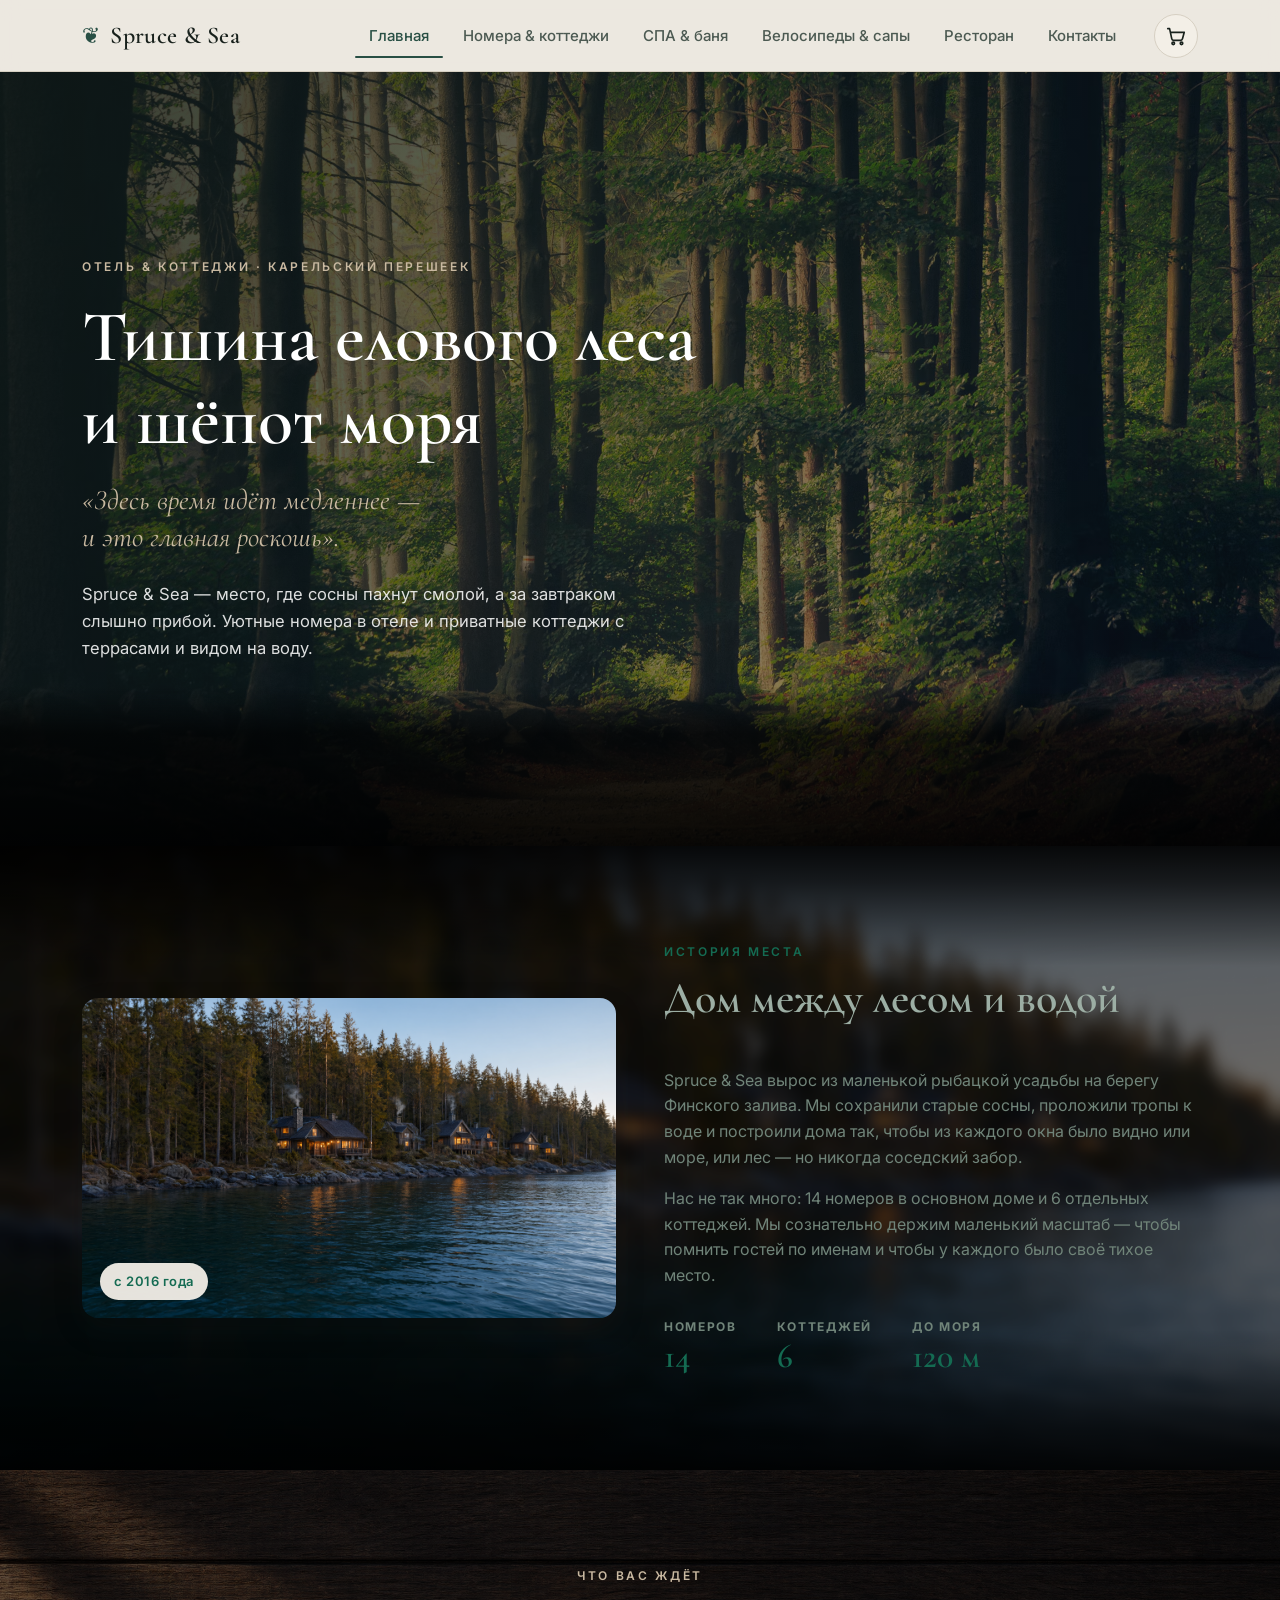
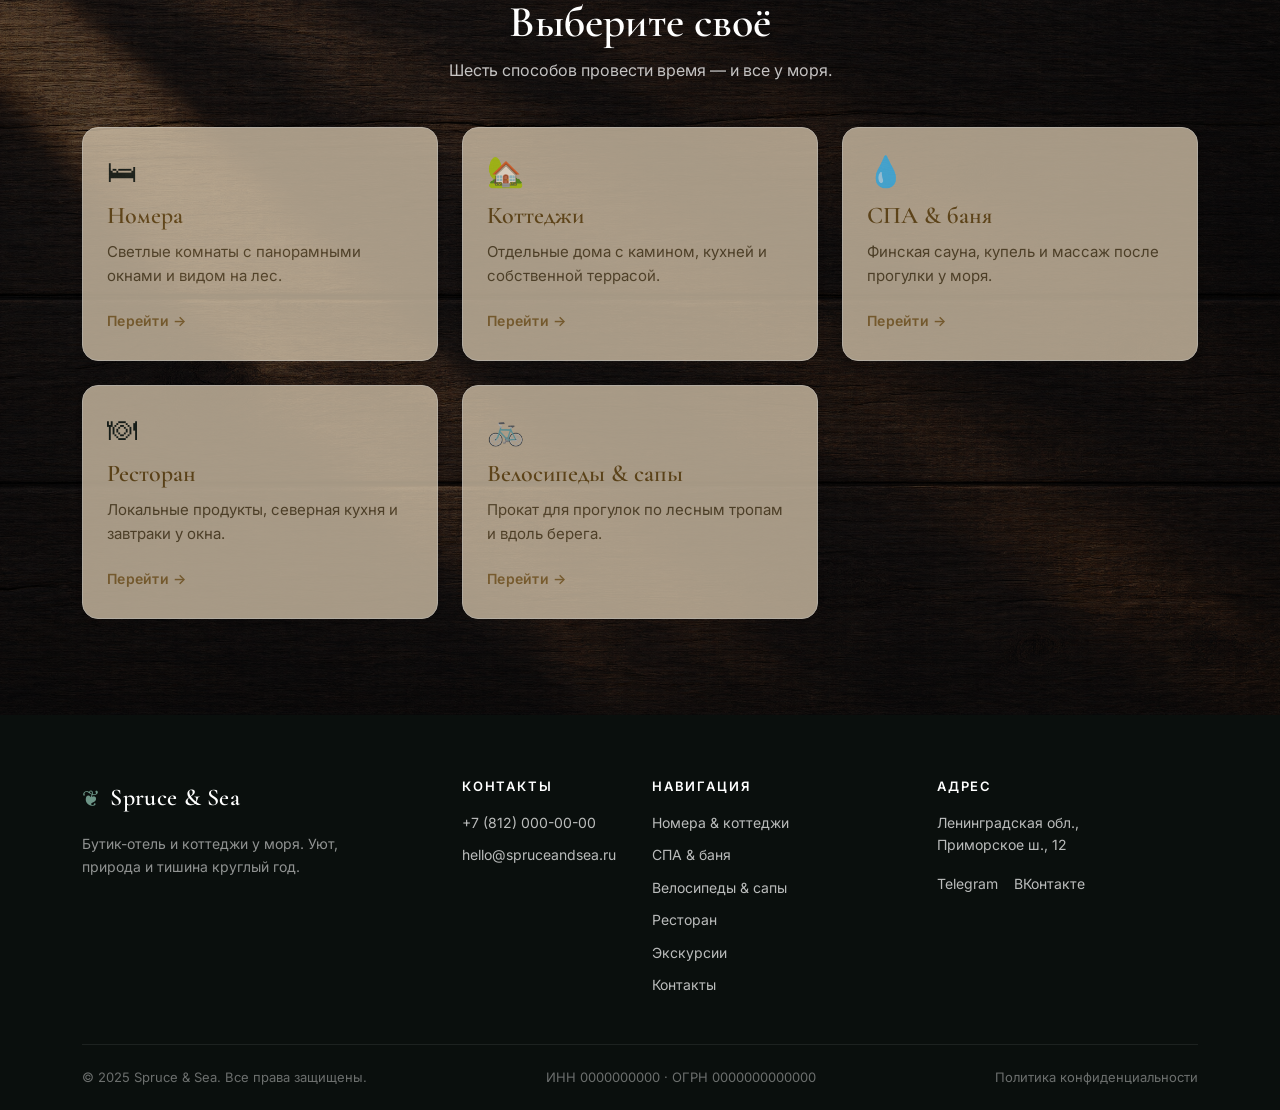
==== commit af9d8cea: "images added to index" ====
--- a/index.html
+++ b/index.html
@@ -207,70 +207,6 @@
       </div>
     </section>
 
-    <!-- ================= BOOKING TRAIL ================= -->
-    <section class="trail-section" aria-labelledby="trail-title">
-      <div class="container">
-
-        <header class="section-head section-head--center">
-          <p class="section-head__eyebrow">Как заказать</p>
-          <h2 class="section-head__title" id="trail-title">Тропа бронирования</h2>
-          <p class="section-head__sub">
-            Пять шагов — от дат до подтверждения. Без звонков и лишних форм.
-          </p>
-        </header>
-
-        <p class="trail__hint" aria-hidden="true">Шаг 1 из 5 · листайте вправо →</p>
-
-        <ol class="trail" aria-label="Порядок бронирования">
-          <li class="trail__step trail__step--active">
-            <span class="trail__dot" aria-hidden="true">1</span>
-            <div class="trail__card">
-              <span class="trail__icon" aria-hidden="true">📅</span>
-              <h3 class="trail__title">Даты</h3>
-              <p class="trail__text">Выберите заезд и выезд — покажем свободные варианты.</p>
-            </div>
-          </li>
-
-          <li class="trail__step">
-            <span class="trail__dot" aria-hidden="true">2</span>
-            <div class="trail__card">
-              <span class="trail__icon" aria-hidden="true">👥</span>
-              <h3 class="trail__title">Гости</h3>
-              <p class="trail__text">Сколько взрослых, детей и питомцев с вами.</p>
-            </div>
-          </li>
-
-          <li class="trail__step">
-            <span class="trail__dot" aria-hidden="true">3</span>
-            <div class="trail__card">
-              <span class="trail__icon" aria-hidden="true">🏡</span>
-              <h3 class="trail__title">Размещение</h3>
-              <p class="trail__text">Номер в отеле или отдельный коттедж — на ваш вкус.</p>
-            </div>
-          </li>
-
-          <li class="trail__step">
-            <span class="trail__dot" aria-hidden="true">4</span>
-            <div class="trail__card">
-              <span class="trail__icon" aria-hidden="true">🍽</span>
-              <h3 class="trail__title">Дополнения</h3>
-              <p class="trail__text">Завтраки, СПА, трансфер — можно добавить сразу.</p>
-            </div>
-          </li>
-
-          <li class="trail__step">
-            <span class="trail__dot" aria-hidden="true">5</span>
-            <div class="trail__card">
-              <span class="trail__icon" aria-hidden="true">✓</span>
-              <h3 class="trail__title">Подтверждение</h3>
-              <p class="trail__text">Оплата и письмо с деталями — на этом всё.</p>
-            </div>
-          </li>
-        </ol>
-
-      </div>
-    </section>
-
     <!-- ================= EXPLORE ================= -->
     <section class="explore" aria-labelledby="explore-title">
       <div class="container">
@@ -324,15 +260,6 @@
               <span class="explore-card__icon" aria-hidden="true">🚲</span>
               <h3 class="explore-card__title">Велосипеды &amp; сапы</h3>
               <p class="explore-card__text">Прокат для прогулок по лесным тропам и вдоль берега.</p>
-              <span class="explore-card__link">Перейти →</span>
-            </a>
-          </div>
-
-          <div class="col-sm-6 col-lg-4">
-            <a href="catalog.html?type=tours" class="explore-card explore-card--tours">
-              <span class="explore-card__icon" aria-hidden="true">🧭</span>
-              <h3 class="explore-card__title">Экскурсии</h3>
-              <p class="explore-card__text">Лесные маршруты, острова и закаты на воде с гидом.</p>
               <span class="explore-card__link">Перейти →</span>
             </a>
           </div>
--- a/css/style.css
+++ b/css/style.css
@@ -399,6 +399,24 @@
   isolation: isolate;
   overflow: hidden;
 }
+
+/* Затемнение внизу hero — плавный переход к блоку истории */
+.hero::after {
+  content: "";
+  position: absolute;
+  left: 0;
+  right: 0;
+  bottom: 0;
+  height: 160px;                       /* высота зоны затемнения */
+  background: linear-gradient(
+    to bottom,
+    rgba(0, 0, 0, 0) 0%,
+    rgba(0, 0, 0, .7) 30%,
+    rgba(0, 0, 0, .9) 100%);
+  pointer-events: none;
+  z-index: 1;                          /* поверх картинки, но под контентом */
+}
+
 .hero__overlay {
   position: absolute;
   inset: 0;
@@ -412,7 +430,11 @@
     center / cover no-repeat;
 }
 
-.hero__container { padding-block: 96px; }
+.hero__container {
+  padding-block: 96px;
+  position: relative;
+  z-index: 2;
+}
 .hero__content { max-width: 760px; }
 
 .hero__eyebrow {
@@ -445,8 +467,50 @@
 
 /* ---------- 8. Story ---------- */
 .story {
+  position: relative;                  /* нужно для ::before */
+  isolation: isolate;                  /* нужно, чтобы z-index не утёк */
   padding-block: 96px;
   background: url("../images/landscape_back.png") center / cover no-repeat;
+}
+
+/* Затемнение вверху блока истории — принимает переход от hero */
+.story::before {
+  content: "";
+  position: absolute;
+  left: 0;
+  right: 0;
+  top: 0;
+  height: 120px;
+  background: linear-gradient(
+    to bottom,
+    rgba(0, 0, 0, .9) 0%,
+    rgba(0, 0, 0, .7) 30%,
+    rgba(0, 0, 0, 0) 100%);
+  pointer-events: none;
+  z-index: -1;                         /* за контентом, но над фоном-картинкой */
+}
+
+/* Контент поверх затемнения */
+.story > .container {
+  position: relative;
+  z-index: 1;
+}
+
+/* Затемнение внизу блока истории — переход к тёмному блоку Explore */
+.story::after {
+  content: "";
+  position: absolute;
+  left: 0;
+  right: 0;
+  bottom: 0;
+  height: 140px;
+  background: linear-gradient(
+    to bottom,
+    rgba(0, 0, 0, 0) 0%,
+    rgba(0, 0, 0, .7) 70%,
+    rgba(0, 0, 0, .9) 100%);
+  pointer-events: none;
+  z-index: 0;                         /* над фоном, но под контентом */
 }
 
 .story__media {
@@ -510,148 +574,44 @@
   color: #146b52;                 /* акцент */
 }
 
-/* ---------- 9. Trail ---------- */
-.trail-section {
+/* ---------- 9. Explore cards ---------- */
+.explore {
   padding-block: 96px;
-  background: #e4dfd4;                    /* v5: темнее */
-}
-
-.trail__hint {
-  display: none;
-  text-align: center;
-  font-size: 13px;
-  color: var(--clr-muted);
-  margin: 0 0 18px;
-  letter-spacing: .04em;
-}
-
-.trail {
-  position: relative;
-  display: flex;
-  flex-direction: column;
-  gap: 20px;
-  max-width: 760px;
-  margin: 0 auto;
-  padding-left: 56px;
-}
-.trail::before {
-  content: "";
-  position: absolute;
-  top: 28px;
-  bottom: 28px;
-  left: 27px;
-  width: 2px;
-  background: linear-gradient(
-    to bottom,
-    var(--clr-accent) 0%,
-    var(--clr-accent-2) 60%,
-    rgba(109, 149, 135, .25) 100%);
-  border-radius: 2px;
-}
-
-.trail__step {
-  position: relative;
-  display: flex;
-  align-items: stretch;
-}
-
-.trail__dot {
-  position: absolute;
-  left: -56px;
-  top: 18px;
-  width: 56px;
-  height: 56px;
-  border-radius: 50%;
-  background: var(--clr-surface);
-  border: 2px solid var(--clr-accent-2);
-  color: var(--clr-accent);
-  font-family: 'Cormorant Garamond', serif;
-  font-weight: 600;
-  font-size: 24px;
-  display: grid;
-  place-items: center;
-  box-shadow: var(--shadow-sm);
-  transition: background var(--transition), color var(--transition), border-color var(--transition), transform var(--transition);
-}
-
-.trail__card {
-  flex: 1;
-  background: var(--clr-surface);
-  border-radius: var(--radius);
-  border: 1px solid var(--clr-line);
-  padding: 20px 24px;
-  box-shadow: var(--shadow-sm);
-  display: grid;
-  grid-template-columns: auto 1fr;
-  grid-template-areas:
-    "icon title"
-    "icon text";
-  column-gap: 18px;
-  align-items: start;
-  transition: transform var(--transition), box-shadow var(--transition), border-color var(--transition);
-}
-.trail__icon {
-  grid-area: icon;
-  font-size: 26px;
-  line-height: 1;
-  margin-top: 4px;
-}
-.trail__title {
-  grid-area: title;
-  font-size: 22px;
-  margin-bottom: 4px;
-}
-.trail__text {
-  grid-area: text;
-  color: var(--clr-muted);
-  font-size: 15px;
-  margin: 0;
-}
-
-.trail__step--active .trail__dot {
-  background: var(--clr-accent);
+  background:
+    linear-gradient(rgba(0, 0, 0, .55), rgba(0, 0, 0, .55)),
+    url("../images/variants_back.png") center / cover no-repeat;
+}
+
+/* Заголовки секции — светлые, т.к. фон тёмный */
+.explore .section-head__eyebrow {
+  color: var(--clr-sand);
+}
+.explore .section-head__title {
   color: #fff;
-  border-color: var(--clr-accent);
-  transform: scale(1.06);
-}
-.trail__step--active .trail__card {
-  border-color: transparent;
-  box-shadow: var(--shadow-md);
-}
-
-.trail__step:hover .trail__card {
-  transform: translateX(4px);
-  border-color: transparent;
-  box-shadow: var(--shadow-md);
-}
-.trail__step:hover .trail__dot {
-  background: var(--clr-accent);
-  color: #fff;
-  border-color: var(--clr-accent);
-}
-
-/* ---------- 10. Explore cards ---------- */
-.explore { padding-block: 96px; }
+}
+.explore .section-head__sub {
+  color: rgba(255, 255, 255, .75);
+}
 
 .explore-card {
   position: relative;
   display: flex;
   flex-direction: column;
   height: 100%;
-  background: var(--clr-surface-2);        /* v5: темнее surface */
+  background: var(--clr-sand);            /* #c9b9a1 — не меняем */
   border-radius: var(--radius);
   border: 1px solid var(--clr-line);
   box-shadow: var(--shadow-sm);
   padding: 28px 24px;
   overflow: hidden;
-  opacity: .92;                            /* v5: чуть ниже 1 */
+  opacity: .82;
   transition:
     transform var(--transition),
     box-shadow var(--transition),
     border-color var(--transition),
     opacity var(--transition),
     outline-color var(--transition);
-  outline: 2px solid transparent;          /* v5: плавная обводка */
+  outline: 2px solid transparent;
   outline-offset: -2px;
 }
 .explore-card::after {
@@ -659,7 +619,7 @@
   position: absolute;
   left: 0; right: 0; bottom: 0;
   height: 4px;
-  background: var(--clr-accent);
+  background: #b8935a;                    /* золотой акцент снизу */
   transform: scaleX(0);
   transform-origin: left;
   transition: transform var(--transition);
@@ -667,10 +627,10 @@
 .explore-card:hover,
 .explore-card:focus-visible {
   transform: translateY(-6px);
-  box-shadow: var(--shadow-md);
+  box-shadow: 0 16px 40px rgba(0, 0, 0, .35);
   border-color: transparent;
-  opacity: 1;                              /* v5: на hover — полная непрозрачность */
-  outline-color: var(--clr-accent-2);      /* v5: проявляется обводка */
+  opacity: 1;
+  outline-color: #b8935a;                 /* золотая обводка на hover */
 }
 .explore-card:hover::after,
 .explore-card:focus-visible::after { transform: scaleX(1); }
@@ -683,9 +643,10 @@
 .explore-card__title {
   font-size: 24px;
   margin-bottom: 10px;
+  color: #6b4e1c;                         /* тёмное золото — читается на песочном */
 }
 .explore-card__text {
-  color: var(--clr-muted);
+  color: #5a4a2e;                         /* тёплый тёмно-коричневый, ближе к золотой гамме */
   font-size: 15px;
   margin: 0 0 22px;
   flex-grow: 1;
@@ -693,14 +654,18 @@
 .explore-card__link {
   font-size: 14px;
   font-weight: 600;
-  color: var(--clr-accent);
+  color: #8a6a35;                         /* золото для ссылки */
   letter-spacing: .02em;
-}
-
-/* ---------- 11. Footer ---------- */
+  transition: color var(--transition);
+}
+.explore-card:hover .explore-card__link {
+  color: #b8935a;                         /* на hover — светлее */
+}
+
+/* ---------- 10. Footer ---------- */
 .site-footer {
-  background: var(--clr-dark);
-  color: rgba(255, 255, 255, .76);
+  background: #0a0f0d;                    /* было #101815 — ещё темнее */
+  color: rgba(255, 255, 255, .72);
   padding-top: 64px;
 }
 .site-footer__grid { padding-bottom: 48px; }
@@ -708,7 +673,7 @@
 .site-footer__desc {
   margin-top: 16px;
   font-size: 14px;
-  color: rgba(255, 255, 255, .58);
+  color: rgba(255, 255, 255, .55);
   max-width: 280px;
 }
 .site-footer__title {
@@ -732,76 +697,27 @@
 .site-footer__address {
   font-size: 14px;
   margin: 0 0 16px;
-  color: rgba(255, 255, 255, .76);
+  color: rgba(255, 255, 255, .72);
 }
 .site-footer__list--social { flex-direction: row; gap: 16px; }
 
 .site-footer__bottom {
-  border-top: 1px solid rgba(255, 255, 255, .12);
+  border-top: 1px solid rgba(255, 255, 255, .08);   /* было .12 — глуше */
   padding-block: 22px;
   display: flex;
   flex-wrap: wrap;
   justify-content: space-between;
   gap: 8px 24px;
   font-size: 13px;
-  color: rgba(255, 255, 255, .44);
+  color: rgba(255, 255, 255, .4);
 }
 .site-footer__copy,
 .site-footer__legal { margin: 0; }
 .site-footer__bottom a:hover { color: #fff; }
 
 /* =========================================================
-   12. Адаптив
+   11. Адаптив
    ========================================================= */
-
-@media (max-width: 991px) {
-  .trail__hint { display: block; }
-
-  .trail {
-    max-width: none;
-    padding-left: 0;
-    flex-direction: row;
-    align-items: flex-start;
-    overflow-x: auto;
-    scroll-snap-type: x mandatory;
-    -webkit-overflow-scrolling: touch;
-    padding-bottom: 12px;
-    gap: 16px;
-  }
-  .trail::before {
-    top: 28px;
-    bottom: auto;
-    left: 24px;
-    right: 24px;
-    width: auto;
-    height: 2px;
-    background: linear-gradient(
-      to right,
-      var(--clr-accent) 0%,
-      var(--clr-accent-2) 60%,
-      rgba(109, 149, 135, .25) 100%);
-  }
-
-  .trail__step {
-    flex: 0 0 260px;
-    min-width: 260px;
-    scroll-snap-align: start;
-    flex-direction: column;
-    align-items: flex-start;
-  }
-  .trail__dot {
-    position: static;
-    margin-bottom: -28px;
-    margin-left: 12px;
-    z-index: 1;
-  }
-  .trail__card {
-    width: 100%;
-    margin-top: 0;
-    padding-top: 40px;
-  }
-}
-
 /* v5: бургер с 1180px (пунктов стало больше + длинное «Велосипеды & сапы») */
 @media (max-width: 1180px) {
   .burger { display: flex; }
@@ -836,8 +752,6 @@
   .story__facts { gap: 20px 32px; }
   .story__fact-value { font-size: 28px; }
 
-  .trail__step { flex: 0 0 84%; min-width: 84%; }
-
   .site-footer__bottom {
     flex-direction: column;
     align-items: flex-start;
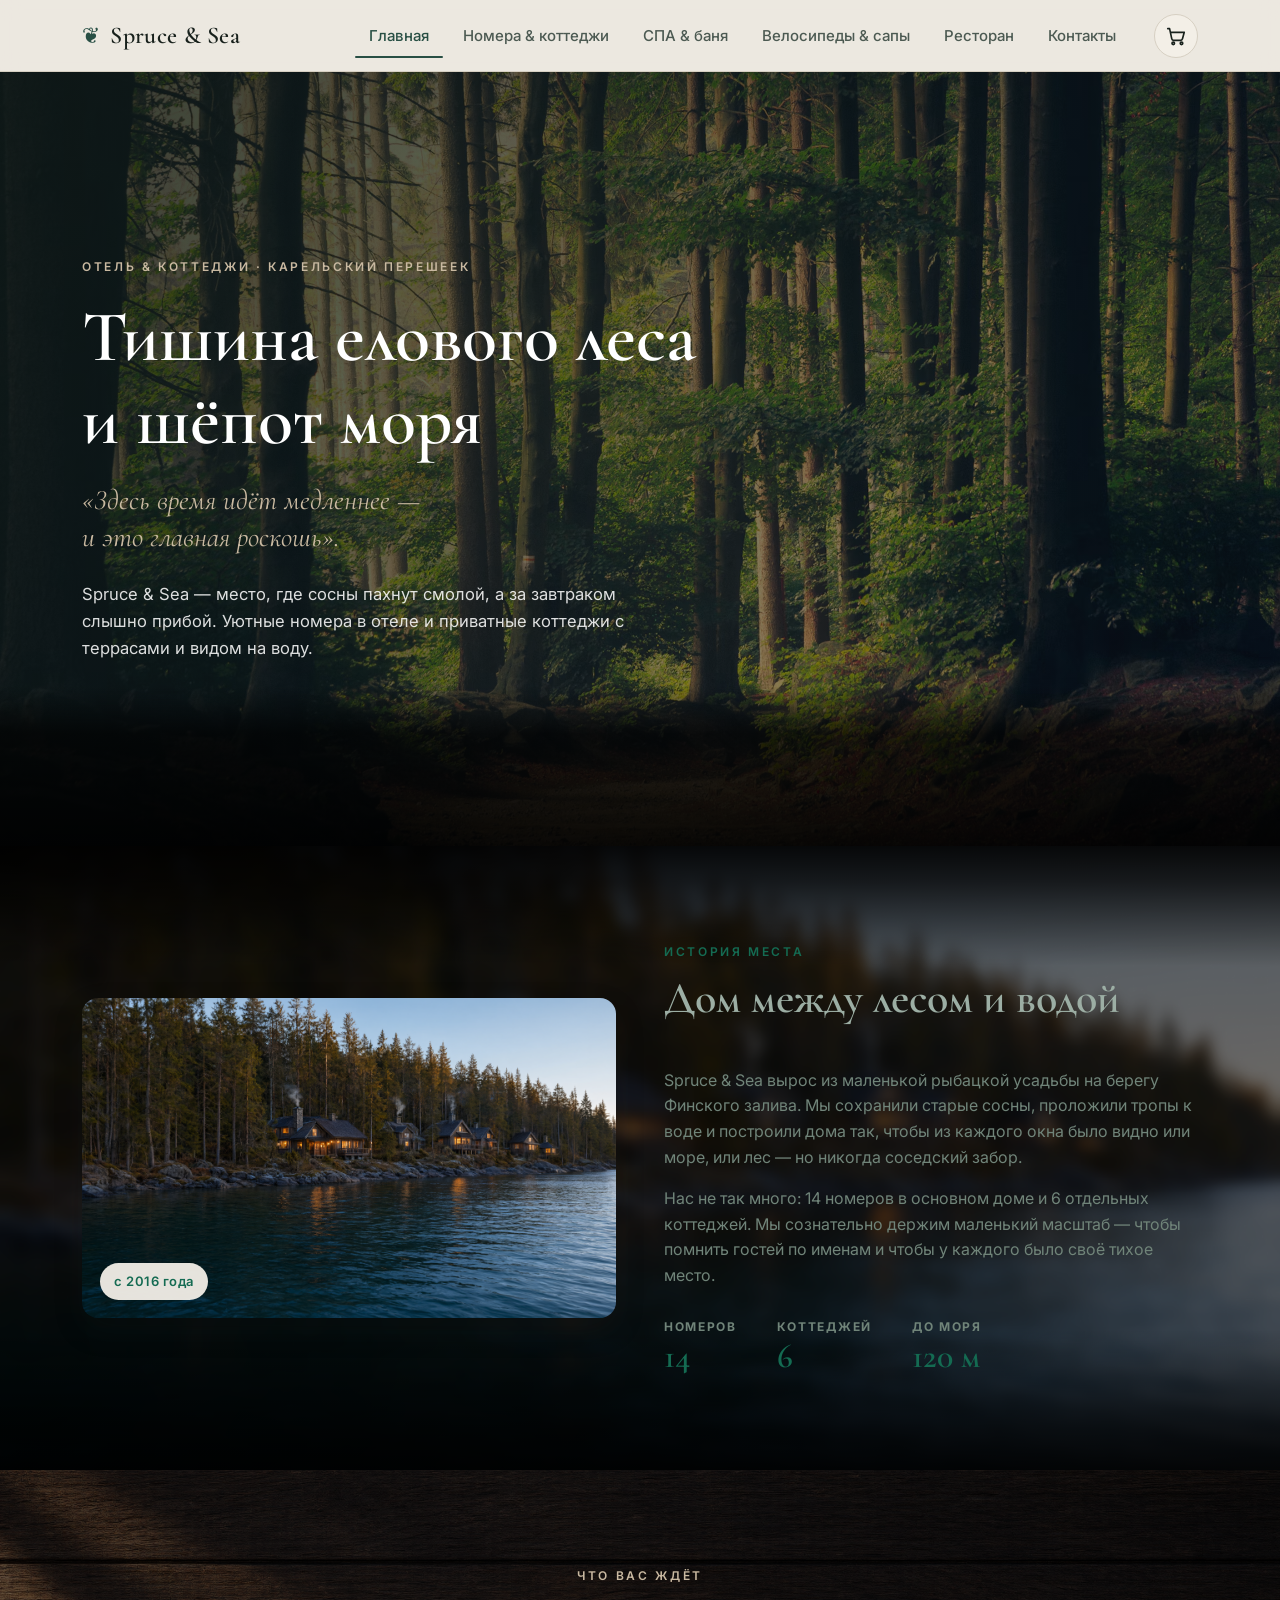
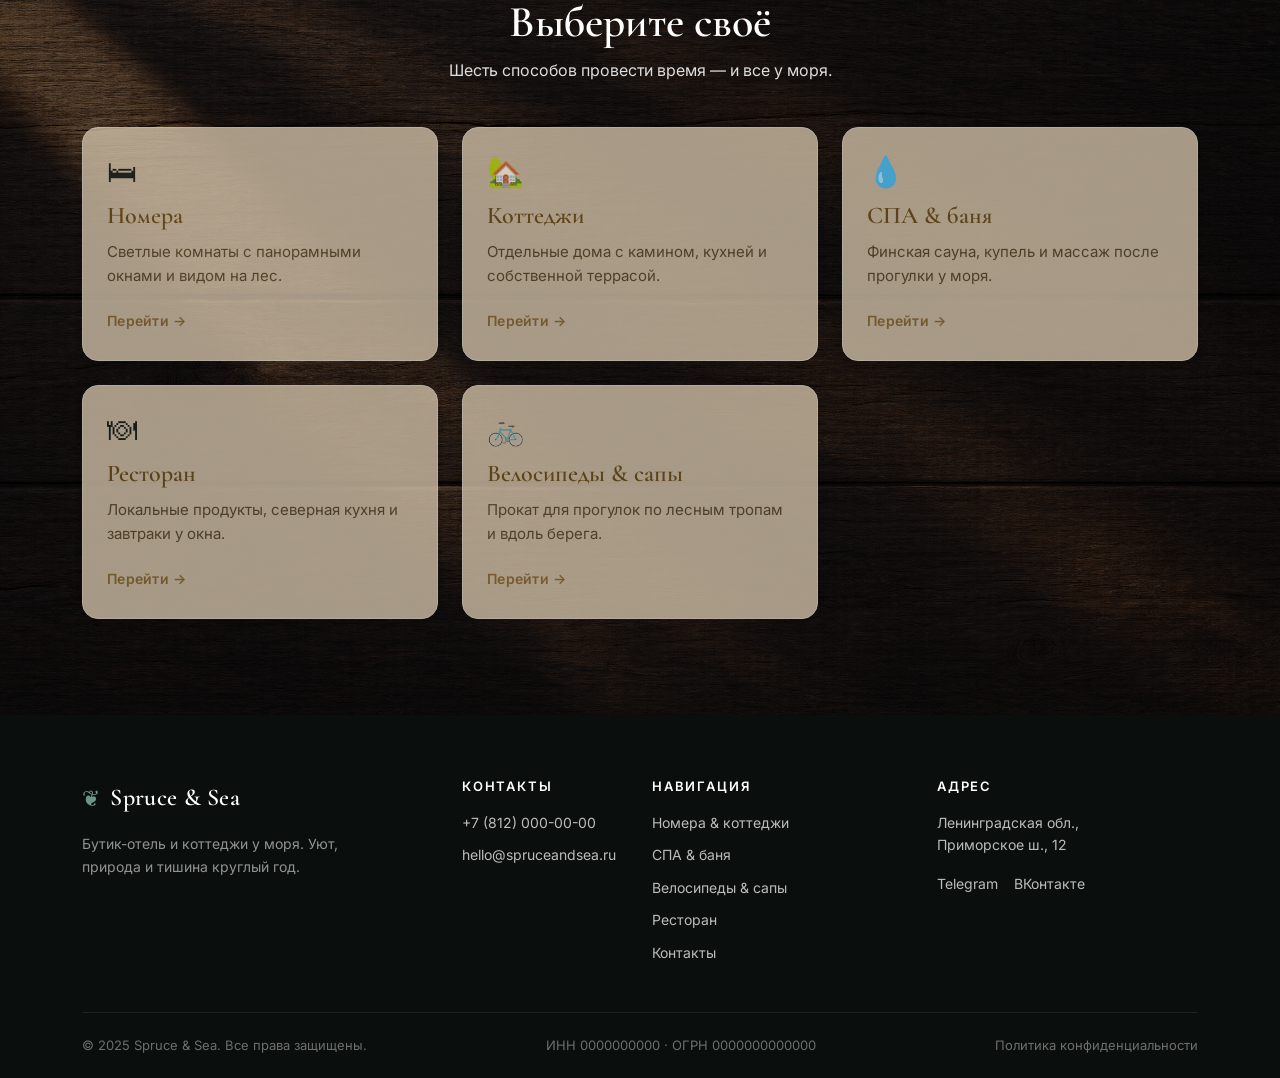
==== commit e303e104: "mvp catalog" ====
--- a/index.html
+++ b/index.html
@@ -70,20 +70,20 @@
           </nav>
 
           <button
-            class="cart"
+            class="cart-toggle"
             type="button"
             aria-label="Открыть корзину заказа"
             aria-expanded="false"
             aria-controls="cart-drawer"
             data-cart-toggle>
-            <svg class="cart__icon" width="22" height="22" viewBox="0 0 24 24"
-                 fill="none" stroke="currentColor" stroke-width="1.8"
-                 stroke-linecap="round" stroke-linejoin="round" aria-hidden="true">
-              <circle cx="9" cy="20" r="1.4"/>
-              <circle cx="18" cy="20" r="1.4"/>
-              <path d="M3 4h2l2.4 11.2a2 2 0 0 0 2 1.6h7.6a2 2 0 0 0 2-1.6L21 8H6"/>
+            <svg class="cart-toggle__icon" width="22" height="22" viewBox="0 0 24 24"
+                fill="none" stroke="currentColor" stroke-width="1.8"
+                stroke-linecap="round" stroke-linejoin="round" aria-hidden="true">
+                <circle cx="9" cy="20" r="1.4"/>
+                <circle cx="18" cy="20" r="1.4"/>
+                <path d="M3 4h2l2.4 11.2a2 2 0 0 0 2 1.6h7.6a2 2 0 0 0 2-1.6L21 8H6"/>
             </svg>
-            <span class="cart__badge" data-cart-count hidden>0</span>
+            <span class="cart-toggle__badge" data-cart-count hidden>0</span>
           </button>
 
         </div>
@@ -104,13 +104,13 @@
       </header>
 
       <div class="cart-drawer__body">
-        <div class="cart-empty">
-          <span class="cart-empty__icon" aria-hidden="true">🛒</span>
-          <p class="cart-empty__title">Заказ пока пуст</p>
-          <p class="cart-empty__text">
+        <div class="cart-drawer__empty">
+          <span class="cart-drawer__empty__icon" aria-hidden="true">🛒</span>
+          <p class="cart-drawer__empty__title">Заказ пока пуст</p>
+          <p class="cart-drawer__empty__text">
             Начните с выбора жилья — потом добавите СПА, велосипеды или ужин.
           </p>
-          <a href="catalog.html?type=stays" class="cart-empty__link">
+          <a href="catalog.html?type=stays" class="cart-drawer__empty__link">
             Перейти к жилью →
           </a>
         </div>
@@ -301,7 +301,6 @@
             <li><a href="catalog.html?type=spa">СПА &amp; баня</a></li>
             <li><a href="catalog.html?type=bikes">Велосипеды &amp; сапы</a></li>
             <li><a href="catalog.html?type=restaurant">Ресторан</a></li>
-            <li><a href="catalog.html?type=tours">Экскурсии</a></li>
             <li><a href="contacts.html">Контакты</a></li>
           </ul>
         </div>
--- a/css/style.css
+++ b/css/style.css
@@ -6,21 +6,63 @@
 
 /* ---------- 1. Токены ---------- */
 :root {
-  /* v5: гамма чуть темнее и глуше */
+  /* --- 1.1 Основная (светлая) гамма --- */
   --clr-bg: #ece8e0;
   --clr-surface: #f3efe7;
-  --clr-surface-2: #e8e3d8;      /* v5: для карточек-опций — темнее surface */
+  --clr-surface-2: #e8e3d8;
   --clr-dark: #18211c;
   --clr-muted: #4c5a52;
   --clr-accent: #284f44;
+  --clr-accent-strong: #1f3f36;
   --clr-accent-2: #6d9587;
   --clr-sand: #c9b9a1;
   --clr-line: #d6cfc2;
+
+  /* --- 1.2 Hero (тёмная гамма) --- */
+  --clr-hero-overlay-1: rgba(16, 26, 22, .86);
+  --clr-hero-overlay-2: rgba(16, 26, 22, .55);
+  --clr-hero-overlay-3: rgba(16, 26, 22, .35);
+  --clr-hero-text: #ffffff;
+  --clr-hero-text-soft: rgba(255, 255, 255, .86);
+
+  /* --- 1.3 Общие затемнения (переходы между блоками) --- */
+  --clr-overlay-fade-strong: rgba(0, 0, 0, .9);
+  --clr-overlay-fade-mid: rgba(0, 0, 0, .7);
+  --clr-overlay-fade-soft: rgba(0, 0, 0, .55);
+  --clr-overlay-fade-zero: rgba(0, 0, 0, 0);
+
+  /* --- 1.4 Story (гамма «История места») --- */
+  --clr-story-title: #9caea4;
+  --clr-story-accent: #146b52;
+  --clr-story-text: #708479;
+  --clr-story-badge-bg: rgba(243, 239, 231, .95);
+  --clr-story-badge-text: #146b52;
+
+  /* --- 1.5 Gold (карточки Explore) --- */
+  --clr-gold: #b8935a;
+  --clr-gold-strong: #8a6a35;
+  --clr-gold-text: #6b4e1c;
+  --clr-gold-text-soft: #5a4a2e;
+  --clr-gold-outline: #b8935a;
+  --clr-gold-shadow: rgba(0, 0, 0, .35);
+
+  /* --- 1.6 Footer (тёмная гамма) --- */
+  --clr-footer-bg: #0a0f0d;
+  --clr-footer-text: rgba(255, 255, 255, .72);
+  --clr-footer-text-soft: rgba(255, 255, 255, .55);
+  --clr-footer-text-dim: rgba(255, 255, 255, .4);
+  --clr-footer-title: #ffffff;
+  --clr-footer-line: rgba(255, 255, 255, .08);
+
+  /* --- 1.7 Фокус --- */
+  --clr-focus: var(--clr-accent);
+  --clr-focus-offset: 3px;
 
   --radius: 16px;
   --radius-sm: 10px;
   --shadow-sm: 0 2px 10px rgba(24, 33, 28, .07);
   --shadow-md: 0 12px 30px rgba(24, 33, 28, .16);
+  --shadow-cart: -20px 0 40px rgba(24, 33, 28, .22);
 
   --transition: .25s ease;
   --transition-underline: .3s cubic-bezier(.4, 0, .2, 1);
@@ -60,8 +102,8 @@
 
 a:focus-visible,
 button:focus-visible {
-  outline: 2px solid var(--clr-accent);
-  outline-offset: 3px;
+  outline: 2px solid var(--clr-focus);
+  outline-offset: var(--clr-focus-offset);
   border-radius: 6px;
 }
 
@@ -80,7 +122,7 @@
   letter-spacing: .3px;
   color: var(--clr-dark);
 }
-.logo--footer .logo__text { color: #fff; }
+.logo--footer .logo__text { color: var(--clr-footer-title); }
 .logo--footer .logo__mark { color: var(--clr-accent-2); }
 
 /* ---------- 4. Navbar ---------- */
@@ -88,7 +130,7 @@
   position: fixed;
   inset: 0 0 auto 0;
   height: var(--navbar-h);
-  background: rgba(236, 232, 224, .92);   /* v5: под новый bg */
+  background: rgba(236, 232, 224, .92);
   backdrop-filter: blur(10px);
   border-bottom: 1px solid var(--clr-line);
   z-index: 100;
@@ -149,12 +191,12 @@
 }
 .site-nav__underline--visible { opacity: 1; }
 
-@media (max-width: 1180px) {            /* v5: брейкпоинт поднят */
+@media (max-width: 1180px) {
   .site-nav__underline { display: none; }
 }
 
-/* ---------- 4.2 Cart button ---------- */
-.cart {
+/* ---------- 4.2 Cart toggle (кнопка) ---------- */
+.cart-toggle {
   position: relative;
   display: inline-flex;
   align-items: center;
@@ -169,14 +211,14 @@
   transition: background var(--transition), border-color var(--transition), color var(--transition);
   flex-shrink: 0;
 }
-.cart:hover {
+.cart-toggle:hover {
   background: var(--clr-accent);
   border-color: var(--clr-accent);
-  color: #fff;
-}
-.cart__icon { display: block; }
-
-.cart__badge {
+  color: var(--clr-hero-text);
+}
+.cart-toggle__icon { display: block; }
+
+.cart-toggle__badge {
   position: absolute;
   top: -4px;
   right: -4px;
@@ -185,7 +227,7 @@
   padding: 0 6px;
   border-radius: 999px;
   background: var(--clr-accent);
-  color: #fff;
+  color: var(--clr-hero-text);
   font-size: 12px;
   font-weight: 600;
   line-height: 20px;
@@ -193,7 +235,7 @@
   border: 2px solid var(--clr-bg);
   transition: background var(--transition);
 }
-.cart:hover .cart__badge { background: #1f3f36; }
+.cart-toggle:hover .cart-toggle__badge { background: var(--clr-accent-strong); }
 
 /* ---------- 4.3 Burger ---------- */
 .burger {
@@ -245,7 +287,7 @@
   bottom: 0;
   width: min(420px, 100%);
   background: var(--clr-bg);
-  box-shadow: -20px 0 40px rgba(24, 33, 28, .22);
+  box-shadow: var(--shadow-cart);
   display: flex;
   flex-direction: column;
   animation: cartSlide .25s ease;
@@ -315,33 +357,33 @@
 }
 .cart-drawer__checkout { width: 100%; }
 
-.cart-empty {
+.cart-drawer__empty {
   text-align: center;
   padding: 40px 8px;
 }
-.cart-empty__icon {
+.cart-drawer__empty-icon {
   font-size: 40px;
   display: block;
   margin-bottom: 16px;
   opacity: .7;
 }
-.cart-empty__title {
+.cart-drawer__empty-title {
   font-family: 'Cormorant Garamond', serif;
   font-size: 24px;
   font-weight: 600;
   margin: 0 0 8px;
 }
-.cart-empty__text {
+.cart-drawer__empty-text {
   color: var(--clr-muted);
   font-size: 15px;
   margin: 0 0 20px;
 }
-.cart-empty__link {
+.cart-drawer__empty-link {
   font-weight: 600;
   color: var(--clr-accent);
   font-size: 15px;
 }
-.cart-empty__link:hover { text-decoration: underline; }
+.cart-drawer__empty-link:hover { text-decoration: underline; }
 
 /* ---------- 5. Кнопки ---------- */
 .btn {
@@ -361,8 +403,8 @@
 .btn:hover { transform: translateY(-2px); }
 .btn:active { transform: translateY(0); }
 
-.btn--primary { background: var(--clr-accent); color: #fff; }
-.btn--primary:hover { background: #1f3f36; }
+.btn--primary { background: var(--clr-accent); color: var(--clr-hero-text); }
+.btn--primary:hover { background: var(--clr-accent-strong); }
 
 .btn--small { padding: 10px 20px; font-size: 14px; }
 
@@ -395,26 +437,25 @@
   min-height: 86vh;
   display: flex;
   align-items: center;
-  color: #fff;
+  color: var(--clr-hero-text);
   isolation: isolate;
   overflow: hidden;
 }
 
-/* Затемнение внизу hero — плавный переход к блоку истории */
 .hero::after {
   content: "";
   position: absolute;
   left: 0;
   right: 0;
   bottom: 0;
-  height: 160px;                       /* высота зоны затемнения */
+  height: 160px;
   background: linear-gradient(
     to bottom,
-    rgba(0, 0, 0, 0) 0%,
-    rgba(0, 0, 0, .7) 30%,
-    rgba(0, 0, 0, .9) 100%);
+    var(--clr-overlay-fade-zero) 0%,
+    var(--clr-overlay-fade-mid) 30%,
+    var(--clr-overlay-fade-strong) 100%);
   pointer-events: none;
-  z-index: 1;                          /* поверх картинки, но под контентом */
+  z-index: 1;
 }
 
 .hero__overlay {
@@ -423,9 +464,9 @@
   z-index: -1;
   background:
     linear-gradient(120deg,
-      rgba(16, 26, 22, .86) 0%,
-      rgba(16, 26, 22, .55) 55%,
-      rgba(16, 26, 22, .35) 100%),
+      var(--clr-hero-overlay-1) 0%,
+      var(--clr-hero-overlay-2) 55%,
+      var(--clr-hero-overlay-3) 100%),
     url("../images/forest-slogan_back.jpg")
     center / cover no-repeat;
 }
@@ -460,20 +501,19 @@
 .hero__slogan-break { display: inline; }
 .hero__lead {
   font-size: clamp(15px, 1.3vw, 18px);
-  color: rgba(255, 255, 255, .86);
+  color: var(--clr-hero-text-soft);
   max-width: 560px;
   margin: 0;
 }
 
 /* ---------- 8. Story ---------- */
 .story {
-  position: relative;                  /* нужно для ::before */
-  isolation: isolate;                  /* нужно, чтобы z-index не утёк */
+  position: relative;
+  isolation: isolate;
   padding-block: 96px;
   background: url("../images/landscape_back.png") center / cover no-repeat;
 }
 
-/* Затемнение вверху блока истории — принимает переход от hero */
 .story::before {
   content: "";
   position: absolute;
@@ -483,20 +523,18 @@
   height: 120px;
   background: linear-gradient(
     to bottom,
-    rgba(0, 0, 0, .9) 0%,
-    rgba(0, 0, 0, .7) 30%,
-    rgba(0, 0, 0, 0) 100%);
+    var(--clr-overlay-fade-strong) 0%,
+    var(--clr-overlay-fade-mid) 30%,
+    var(--clr-overlay-fade-zero) 100%);
   pointer-events: none;
-  z-index: -1;                         /* за контентом, но над фоном-картинкой */
-}
-
-/* Контент поверх затемнения */
+  z-index: -1;
+}
+
 .story > .container {
   position: relative;
   z-index: 1;
 }
 
-/* Затемнение внизу блока истории — переход к тёмному блоку Explore */
 .story::after {
   content: "";
   position: absolute;
@@ -506,11 +544,11 @@
   height: 140px;
   background: linear-gradient(
     to bottom,
-    rgba(0, 0, 0, 0) 0%,
-    rgba(0, 0, 0, .7) 70%,
-    rgba(0, 0, 0, .9) 100%);
+    var(--clr-overlay-fade-zero) 0%,
+    var(--clr-overlay-fade-mid) 70%,
+    var(--clr-overlay-fade-strong) 100%);
   pointer-events: none;
-  z-index: 0;                         /* над фоном, но под контентом */
+  z-index: 0;
 }
 
 .story__media {
@@ -529,8 +567,8 @@
   position: absolute;
   left: 18px;
   bottom: 18px;
-  background: rgba(243, 239, 231, .95);
-  color: #146b52;                 /* было var(--clr-light) */
+  background: var(--clr-story-badge-bg);
+  color: var(--clr-story-badge-text);
   font-size: 13px;
   font-weight: 600;
   padding: 8px 14px;
@@ -539,7 +577,7 @@
 }
 
 .story__text {
-  color: #708479;                 /* было var(--clr-light-muted) */
+  color: var(--clr-story-text);
   font-size: 16px;
   margin: 0 0 16px;
 }
@@ -554,43 +592,42 @@
   font-size: 12px;
   text-transform: uppercase;
   letter-spacing: .14em;
-  color: #708479;                 /* было var(--clr-light-muted) */
+  color: var(--clr-story-text);
   margin: 0 0 4px;
 }
 .story__fact-value {
   font-family: 'Cormorant Garamond', serif;
   font-size: 34px;
   font-weight: 600;
-  color: #146b52;                 /* было var(--clr-light-accent) */
+  color: var(--clr-story-accent);
   margin: 0;
   line-height: 1;
 }
 
 /* Только внутри блока «История места» */
 .story .section-head__title {
-  color: #9caea4;                 /* заголовок */
+  color: var(--clr-story-title);
 }
 .story .section-head__eyebrow {
-  color: #146b52;                 /* акцент */
+  color: var(--clr-story-accent);
 }
 
 /* ---------- 9. Explore cards ---------- */
 .explore {
   padding-block: 96px;
   background:
-    linear-gradient(rgba(0, 0, 0, .55), rgba(0, 0, 0, .55)),
+    linear-gradient(var(--clr-overlay-fade-soft), var(--clr-overlay-fade-soft)),
     url("../images/variants_back.png") center / cover no-repeat;
 }
 
-/* Заголовки секции — светлые, т.к. фон тёмный */
 .explore .section-head__eyebrow {
   color: var(--clr-sand);
 }
 .explore .section-head__title {
-  color: #fff;
+  color: var(--clr-hero-text);
 }
 .explore .section-head__sub {
-  color: rgba(255, 255, 255, .75);
+  color: var(--clr-hero-text-soft);
 }
 
 .explore-card {
@@ -598,7 +635,7 @@
   display: flex;
   flex-direction: column;
   height: 100%;
-  background: var(--clr-sand);            /* #c9b9a1 — не меняем */
+  background: var(--clr-sand);
   border-radius: var(--radius);
   border: 1px solid var(--clr-line);
   box-shadow: var(--shadow-sm);
@@ -619,7 +656,7 @@
   position: absolute;
   left: 0; right: 0; bottom: 0;
   height: 4px;
-  background: #b8935a;                    /* золотой акцент снизу */
+  background: var(--clr-gold);
   transform: scaleX(0);
   transform-origin: left;
   transition: transform var(--transition);
@@ -627,10 +664,10 @@
 .explore-card:hover,
 .explore-card:focus-visible {
   transform: translateY(-6px);
-  box-shadow: 0 16px 40px rgba(0, 0, 0, .35);
+  box-shadow: 0 16px 40px var(--clr-gold-shadow);
   border-color: transparent;
   opacity: 1;
-  outline-color: #b8935a;                 /* золотая обводка на hover */
+  outline-color: var(--clr-gold-outline);
 }
 .explore-card:hover::after,
 .explore-card:focus-visible::after { transform: scaleX(1); }
@@ -643,10 +680,10 @@
 .explore-card__title {
   font-size: 24px;
   margin-bottom: 10px;
-  color: #6b4e1c;                         /* тёмное золото — читается на песочном */
+  color: var(--clr-gold-text);
 }
 .explore-card__text {
-  color: #5a4a2e;                         /* тёплый тёмно-коричневый, ближе к золотой гамме */
+  color: var(--clr-gold-text-soft);
   font-size: 15px;
   margin: 0 0 22px;
   flex-grow: 1;
@@ -654,18 +691,18 @@
 .explore-card__link {
   font-size: 14px;
   font-weight: 600;
-  color: #8a6a35;                         /* золото для ссылки */
+  color: var(--clr-gold-strong);
   letter-spacing: .02em;
   transition: color var(--transition);
 }
 .explore-card:hover .explore-card__link {
-  color: #b8935a;                         /* на hover — светлее */
+  color: var(--clr-gold);
 }
 
 /* ---------- 10. Footer ---------- */
 .site-footer {
-  background: #0a0f0d;                    /* было #101815 — ещё темнее */
-  color: rgba(255, 255, 255, .72);
+  background: var(--clr-footer-bg);
+  color: var(--clr-footer-text);
   padding-top: 64px;
 }
 .site-footer__grid { padding-bottom: 48px; }
@@ -673,7 +710,7 @@
 .site-footer__desc {
   margin-top: 16px;
   font-size: 14px;
-  color: rgba(255, 255, 255, .55);
+  color: var(--clr-footer-text-soft);
   max-width: 280px;
 }
 .site-footer__title {
@@ -682,7 +719,7 @@
   font-weight: 600;
   text-transform: uppercase;
   letter-spacing: .14em;
-  color: #fff;
+  color: var(--clr-footer-title);
   margin-bottom: 18px;
 }
 .site-footer__list {
@@ -697,28 +734,27 @@
 .site-footer__address {
   font-size: 14px;
   margin: 0 0 16px;
-  color: rgba(255, 255, 255, .72);
+  color: var(--clr-footer-text);
 }
 .site-footer__list--social { flex-direction: row; gap: 16px; }
 
 .site-footer__bottom {
-  border-top: 1px solid rgba(255, 255, 255, .08);   /* было .12 — глуше */
+  border-top: 1px solid var(--clr-footer-line);
   padding-block: 22px;
   display: flex;
   flex-wrap: wrap;
   justify-content: space-between;
   gap: 8px 24px;
   font-size: 13px;
-  color: rgba(255, 255, 255, .4);
+  color: var(--clr-footer-text-dim);
 }
 .site-footer__copy,
 .site-footer__legal { margin: 0; }
-.site-footer__bottom a:hover { color: #fff; }
+.site-footer__bottom a:hover { color: var(--clr-footer-title); }
 
 /* =========================================================
    11. Адаптив
    ========================================================= */
-/* v5: бургер с 1180px (пунктов стало больше + длинное «Велосипеды & сапы») */
 @media (max-width: 1180px) {
   .burger { display: flex; }
 
@@ -762,4 +798,1127 @@
   .navbar-site__inner { gap: 12px; }
   .navbar-site__actions { gap: 12px; }
   .logo__text { font-size: 20px; }
+}
+
+/* =========================================================
+12. Catalog (страница жилья) - Horizontal Cards Layout
+========================================================= */
+
+/* --- 12.1 Токены каталога --- */
+:root {
+    --clr-catalog-bg: var(--clr-bg);
+    --clr-catalog-surface: var(--clr-surface);
+    --clr-catalog-line: var(--clr-line);
+    --clr-catalog-text: var(--clr-dark);
+    --clr-catalog-muted: var(--clr-muted);
+    --clr-catalog-accent: var(--clr-accent);
+    --clr-catalog-accent-strong: var(--clr-accent-strong);
+    --clr-card-hover-shadow: 0 18px 44px rgba(24, 33, 28, .16);
+    --clr-tag-room-bg: rgba(40, 79, 68, .12);
+    --clr-tag-room-text: var(--clr-accent);
+    --clr-tag-cottage-bg: rgba(201, 185, 161, .35);
+    --clr-tag-cottage-text: #6b4e1c;
+}
+
+/* --- 12.2 Секция каталога --- */
+.catalog {
+    padding-block: 72px 96px;
+    background: var(--clr-catalog-bg);
+}
+
+.catalog__head {
+    margin-bottom: 32px;
+}
+
+.catalog__grid {
+    align-items: flex-start;
+}
+
+/* --- 12.3 Sticky-фильтр (Sidebar) --- */
+.filter {
+    position: sticky;
+    top: calc(var(--navbar-h) + 16px);
+    background: var(--clr-catalog-surface);
+    border: 1px solid var(--clr-catalog-line);
+    border-radius: var(--radius);
+    box-shadow: var(--shadow-sm);
+    padding: 24px;
+}
+
+.filter__head {
+    display: flex;
+    align-items: baseline;
+    justify-content: space-between;
+    gap: 12px;
+    margin-bottom: 16px;
+}
+
+.filter__title {
+    font-family: 'Cormorant Garamond', serif;
+    font-size: 26px;
+    font-weight: 600;
+    color: var(--clr-catalog-text);
+    margin: 0;
+}
+
+.filter__reset {
+    border: none;
+    background: transparent;
+    color: var(--clr-catalog-accent);
+    font-size: 13px;
+    font-weight: 600;
+    cursor: pointer;
+    padding: 4px 6px;
+    border-radius: 6px;
+    transition: color var(--transition), background var(--transition);
+}
+
+.filter__reset:hover {
+    color: var(--clr-catalog-accent-strong);
+    background: rgba(40, 79, 68, .07);
+}
+
+.filter__group {
+    border: none;
+    border-top: 1px solid var(--clr-catalog-line);
+    margin: 0;
+    padding: 18px 0 0;
+}
+
+.filter__group + .filter__group {
+    margin-top: 18px;
+}
+
+.filter__legend {
+    display: flex;
+    align-items: baseline;
+    justify-content: space-between;
+    gap: 10px;
+    font-size: 12px;
+    font-weight: 600;
+    text-transform: uppercase;
+    letter-spacing: .14em;
+    color: var(--clr-catalog-muted);
+    padding: 0;
+    margin: 0 0 12px;
+    width: 100%;
+}
+
+.filter__option {
+    display: flex;
+    align-items: center;
+    gap: 10px;
+    padding: 8px 0;
+    cursor: pointer;
+    font-size: 15px;
+    color: var(--clr-catalog-text);
+}
+
+.filter__input {
+    width: 18px;
+    height: 18px;
+    accent-color: var(--clr-catalog-accent);
+    cursor: pointer;
+}
+
+.filter__label {
+    user-select: none;
+}
+
+/* Chips for amenities */
+.filter__chips {
+    display: flex;
+    flex-wrap: wrap;
+    gap: 8px;
+}
+
+.filter__chip {
+    position: relative;
+    display: inline-flex;
+    cursor: pointer;
+}
+
+.filter__chip input {
+    position: absolute;
+    inset: 0;
+    opacity: 0;
+    margin: 0;
+    cursor: pointer;
+}
+
+.filter__chip span {
+    display: inline-flex;
+    align-items: center;
+    justify-content: center;
+    min-width: 42px;
+    padding: 8px 14px;
+    border-radius: 999px;
+    border: 1px solid var(--clr-catalog-line);
+    background: var(--clr-catalog-surface);
+    font-size: 14px;
+    font-weight: 500;
+    color: var(--clr-catalog-text);
+    transition: background var(--transition), color var(--transition), border-color var(--transition);
+}
+
+.filter__chip input:checked + span {
+    background: var(--clr-catalog-accent);
+    border-color: var(--clr-catalog-accent);
+    color: #ffffff;
+}
+
+.filter__chip input:focus-visible + span {
+    outline: 2px solid var(--clr-catalog-accent);
+    outline-offset: 2px;
+}
+
+/* Price Range */
+.filter__price-output {
+    font-size: 12px;
+    font-weight: 600;
+    letter-spacing: .04em;
+    color: var(--clr-catalog-accent);
+    text-transform: none;
+}
+
+.filter__range {
+    position: relative;
+    height: 28px;
+    margin-bottom: 12px;
+}
+
+.filter__range-input {
+    position: absolute;
+    left: 0;
+    right: 0;
+    width: 100%;
+    margin: 0;
+    pointer-events: none;
+    background: transparent;
+    -webkit-appearance: none;
+    appearance: none;
+    height: 28px;
+}
+
+.filter__range-input::-webkit-slider-runnable-track {
+    height: 4px;
+    background: var(--clr-catalog-line);
+    border-radius: 2px;
+}
+
+.filter__range-input::-moz-range-track {
+    height: 4px;
+    background: var(--clr-catalog-line);
+    border-radius: 2px;
+}
+
+.filter__range-input::-webkit-slider-thumb {
+    -webkit-appearance: none;
+    appearance: none;
+    pointer-events: auto;
+    width: 18px;
+    height: 18px;
+    margin-top: -7px;
+    border-radius: 50%;
+    background: var(--clr-catalog-accent);
+    border: 2px solid var(--clr-catalog-surface);
+    box-shadow: 0 1px 4px rgba(24, 33, 28, .3);
+    cursor: pointer;
+}
+
+.filter__range-input::-moz-range-thumb {
+    pointer-events: auto;
+    width: 18px;
+    height: 18px;
+    border-radius: 50%;
+    background: var(--clr-catalog-accent);
+    border: 2px solid var(--clr-catalog-surface);
+    box-shadow: 0 1px 4px rgba(24, 33, 28, .3);
+    cursor: pointer;
+}
+
+.filter__price-row {
+    display: flex;
+    gap: 10px;
+}
+
+.filter__price-field {
+    flex: 1;
+    display: flex;
+    flex-direction: column;
+    gap: 4px;
+    font-size: 12px;
+    color: var(--clr-catalog-muted);
+    text-transform: uppercase;
+    letter-spacing: .1em;
+}
+
+.filter__price-number {
+    width: 100%;
+    padding: 8px 10px;
+    border: 1px solid var(--clr-catalog-line);
+    border-radius: var(--radius-sm);
+    background: var(--clr-catalog-bg);
+    color: var(--clr-catalog-text);
+    font-family: inherit;
+    font-size: 14px;
+    letter-spacing: 0;
+    text-transform: none;
+}
+
+.filter__price-number:focus-visible {
+    outline: 2px solid var(--clr-catalog-accent);
+    outline-offset: 1px;
+}
+
+/* --- 12.4 Список карточек (Horizontal Layout) --- */
+.catalog__list {
+    display: flex;
+    flex-direction: column;
+    gap: 20px;
+}
+
+.stay-card {
+    background: var(--clr-catalog-surface);
+    border: 1px solid var(--clr-catalog-line);
+    border-radius: var(--radius);
+    box-shadow: var(--shadow-sm);
+    overflow: hidden;
+    transition: box-shadow var(--transition), border-color var(--transition), transform var(--transition);
+}
+
+.stay-card:hover {
+    box-shadow: var(--clr-card-hover-shadow);
+    border-color: transparent;
+    transform: translateY(-2px);
+}
+
+/* Internal Row Structure */
+.stay-card__row {
+    align-items: stretch; /* Ensures equal height columns */
+}
+
+.stay-card__media {
+    position: relative;
+    height: 100%;
+    min-height: 240px; /* Fallback for mobile/tablet stacking */
+}
+
+.stay-card__image {
+    width: 100%;
+    height: 100%;
+    object-fit: cover;
+    display: block;
+}
+
+.stay-card__tag {
+    position: absolute;
+    top: 14px;
+    left: 14px;
+    font-size: 12px;
+    font-weight: 600;
+    letter-spacing: .04em;
+    padding: 6px 12px;
+    border-radius: 999px;
+    backdrop-filter: blur(4px);
+    z-index: 2;
+}
+
+.stay-card__tag--room {
+    background: var(--clr-tag-room-bg);
+    color: var(--clr-tag-room-text);
+    background-color: rgba(243, 239, 231, .92); /* Light bg for contrast on image */
+}
+
+.stay-card__tag--cottage {
+    background: var(--clr-tag-cottage-bg);
+    color: var(--clr-tag-cottage-text);
+    background-color: rgba(243, 239, 231, .92);
+}
+
+.stay-card__body {
+    padding: 24px 24px 22px;
+    display: flex;
+    flex-direction: column;
+    height: 100%;
+}
+
+.stay-card__top {
+    display: flex;
+    align-items: flex-start;
+    justify-content: space-between;
+    gap: 16px;
+    margin-bottom: 8px;
+}
+
+.stay-card__title {
+    font-family: 'Cormorant Garamond', serif;
+    font-size: 26px;
+    font-weight: 600;
+    margin: 0;
+    color: var(--clr-catalog-text);
+    line-height: 1.2;
+}
+
+.stay-card__price {
+    margin: 0;
+    font-size: 13px;
+    color: var(--clr-catalog-muted);
+    white-space: nowrap;
+    line-height: 1.4;
+    text-align: right;
+}
+
+.stay-card__price strong {
+    display: block;
+    font-size: 20px;
+    font-weight: 600;
+    color: var(--clr-catalog-accent);
+}
+
+.stay-card__price small {
+  display: block;
+  font-size: 12px;
+  color: var(--clr-catalog-muted);
+  margin-top: 4px;
+  font-weight: 500;
+}
+
+.stay-card__details {
+  margin: 0 0 14px;
+  border-top: 1px dashed var(--clr-catalog-line);
+  padding-top: 12px;
+}
+.stay-card__details summary {
+  cursor: pointer;
+  font-size: 14px;
+  font-weight: 600;
+  color: var(--clr-catalog-accent);
+  list-style: none;
+}
+.stay-card__details summary::-webkit-details-marker { display: none; }
+.stay-card__details summary::before {
+  content: '▸ ';
+  transition: transform var(--transition);
+  display: inline-block;
+}
+.stay-card__details[open] summary::before { transform: rotate(90deg); }
+
+.stay-card__rooms {
+  margin: 10px 0 8px;
+  padding-left: 18px;
+  list-style: disc;
+  font-size: 14px;
+  color: var(--clr-catalog-text);
+}
+.stay-card__features {
+  margin: 6px 0;
+  font-size: 13.5px;
+  color: var(--clr-catalog-muted);
+}
+.stay-card__features strong { color: var(--clr-catalog-text); }
+
+.stay-card__text {
+    margin: 0 0 16px;
+    font-size: 15px;
+    line-height: 1.65;
+    color: var(--clr-catalog-muted);
+    flex-grow: 1; /* Pushes meta/actions to bottom */
+}
+
+.stay-card__meta {
+    display: flex;
+    flex-wrap: wrap;
+    gap: 8px 18px;
+    list-style: none;
+    margin: 0 0 20px;
+    padding: 0;
+}
+
+.stay-card__meta-item {
+    font-size: 13px;
+    font-weight: 500;
+    color: var(--clr-catalog-text);
+    letter-spacing: .01em;
+}
+
+.stay-card__actions {
+    display: flex;
+    align-items: center;
+    gap: 12px;
+    margin-top: auto;
+}
+
+.stay-card__fav {
+    display: inline-flex;
+    align-items: center;
+    justify-content: center;
+    width: 40px;
+    height: 40px;
+    padding: 0;
+    border: 1px solid var(--clr-catalog-line);
+    border-radius: 50%;
+    background: var(--clr-catalog-surface);
+    color: var(--clr-catalog-muted);
+    font-size: 18px;
+    line-height: 1;
+    cursor: pointer;
+    transition: color var(--transition), border-color var(--transition), background var(--transition), transform var(--transition);
+}
+
+.stay-card__fav:hover {
+    color: var(--clr-catalog-accent);
+    border-color: var(--clr-catalog-accent);
+    transform: scale(1.06);
+}
+
+.stay-card__fav:focus-visible {
+    outline: 2px solid var(--clr-catalog-accent);
+    outline-offset: 2px;
+}
+
+.stay-card__fav.is-active {
+    color: var(--clr-catalog-accent-strong);
+    border-color: var(--clr-catalog-accent-strong);
+    background: rgba(40, 79, 68, .08);
+}
+
+/* --- 12.4.1 Три цены и раскрывающийся состав --- */
+.stay-card__details {
+  margin: 0 0 16px;
+  padding-top: 12px;
+  border-top: 1px dashed var(--clr-catalog-line);
+}
+
+.stay-card__details summary {
+  cursor: pointer;
+  font-size: 14px;
+  font-weight: 600;
+  color: var(--clr-catalog-accent);
+  list-style: none;
+  display: flex;
+  align-items: center;
+  gap: 8px;
+  user-select: none;
+}
+.stay-card__details summary::-webkit-details-marker { display: none; }
+.stay-card__details summary::before {
+  content: '▸';
+  display: inline-block;
+  transition: transform var(--transition);
+  font-size: 12px;
+}
+.stay-card__details[open] summary::before { transform: rotate(90deg); }
+
+.stay-card__rooms {
+  margin: 12px 0 10px;
+  padding-left: 20px;
+  list-style: disc;
+  font-size: 14px;
+  line-height: 1.6;
+  color: var(--clr-catalog-text);
+}
+
+.stay-card__features {
+  margin: 6px 0 0;
+  font-size: 13.5px;
+  line-height: 1.55;
+  color: var(--clr-catalog-muted);
+}
+.stay-card__features strong {
+  color: var(--clr-catalog-text);
+  font-weight: 600;
+}
+
+/* На мобильных три цены переносим строкой */
+@media (max-width: 767.98px) {
+  .stay-card__details {
+    margin-bottom: 14px;
+  }
+}
+
+/* --- 12.5 Empty State --- */
+.catalog__empty {
+    margin-top: 32px;
+    padding: 32px 24px;
+    text-align: center;
+    font-size: 15px;
+    color: var(--clr-catalog-muted);
+    background: var(--clr-catalog-surface);
+    border: 1px dashed var(--clr-catalog-line);
+    border-radius: var(--radius);
+}
+
+.catalog__empty-reset {
+    margin-left: 6px;
+    padding: 0;
+    border: none;
+    background: transparent;
+    color: var(--clr-catalog-accent);
+    font: inherit;
+    font-weight: 600;
+    text-decoration: underline;
+    text-underline-offset: 3px;
+    cursor: pointer;
+    transition: color var(--transition);
+}
+
+.catalog__empty-reset:hover {
+    color: var(--clr-catalog-accent-strong);
+}
+
+/* --- 12.6 Filtering States --- */
+.filter__chip input:disabled + span,
+.filter__option:has(.filter__input:disabled) {
+    opacity: .45;
+    cursor: not-allowed;
+}
+
+.catalog__list.is-filtering .stay-card.is-hidden,
+.stay-card[hidden] {
+    display: none;
+}
+
+/* --- 12.7 Responsive Adjustments --- */
+
+/* Tablet: Stack card vertically if needed, but keep horizontal on large tablets if possible. 
+   Here we force vertical stack below lg breakpoint for better readability of long descriptions */
+@media (max-width: 991.98px) {
+    .filter {
+        position: static;
+        margin-bottom: 24px;
+    }
+    
+    /* On tablet/mobile, the grid inside stay-card might need adjustment if cols don't behave perfectly */
+    .stay-card__media {
+        min-height: 200px;
+    }
+}
+
+/* Mobile: Full vertical stack */
+@media (max-width: 767.98px) {
+    .catalog {
+        padding-block: 48px 64px;
+    }
+    
+    .catalog__head {
+        margin-bottom: 24px;
+    }
+    
+    .filter {
+        padding: 18px;
+    }
+    
+    .filter__title {
+        font-size: 22px;
+    }
+    
+    /* Ensure card body doesn't get squeezed */
+    .stay-card__body {
+        padding: 20px 18px 18px;
+    }
+    
+    .stay-card__title {
+        font-size: 22px;
+    }
+    
+    .stay-card__top {
+        flex-direction: column;
+        gap: 4px;
+    }
+    
+    .stay-card__price {
+        text-align: left;
+    }
+    
+    .stay-card__price strong {
+        display: inline;
+        font-size: 18px;
+    }
+    
+    .stay-card__media,
+    .stay-card__image {
+        min-height: 200px;
+    }
+}
+
+@media (max-width: 575.98px) {
+    .filter__price-row {
+        flex-direction: column;
+        gap: 8px;
+    }
+    
+    .stay-card__meta {
+        gap: 6px 14px;
+    }
+    
+    .stay-card__actions {
+        flex-wrap: wrap;
+    }
+    
+    .stay-card__actions .btn {
+        flex: 1 1 auto;
+        justify-content: center;
+    }
+}
+
+/* --- 12.8 Reduced Motion --- */
+@media (prefers-reduced-motion: reduce) {
+    .stay-card,
+    .stay-card__fav,
+    .filter__reset,
+    .catalog__empty-reset {
+        transition: none;
+    }
+    .stay-card:hover {
+        transform: none;
+    }
+}
+
+/* =========================================================
+13. Каталог — сетки и карточки СПА / ВЕЛО
+========================================================= */
+
+/* --- 13.1 Сетка для spa (2 колонки на десктопе) --- */
+.catalog__list--spa {
+  display: grid;
+  grid-template-columns: repeat(2, 1fr);
+  gap: 20px;
+}
+@media (max-width: 991.98px) {
+  .catalog__list--spa { grid-template-columns: 1fr; }
+}
+
+/* --- 13.2 Сетка для bike (1 колонка, карточка-строка) --- */
+.catalog__list--bike {
+  display: grid;
+  grid-template-columns: 1fr;
+  gap: 16px;
+}
+
+/* --- 13.3 spa-card --- */
+.spa-card {
+  display: flex;
+  flex-direction: column;
+  background: var(--clr-catalog-surface);
+  border: 1px solid var(--clr-catalog-line);
+  border-radius: var(--radius);
+  box-shadow: var(--shadow-sm);
+  overflow: hidden;
+  transition: box-shadow var(--transition), transform var(--transition), border-color var(--transition);
+}
+.spa-card:hover {
+  box-shadow: var(--clr-card-hover-shadow);
+  border-color: transparent;
+  transform: translateY(-2px);
+}
+
+.spa-card__media {
+  position: relative;
+  aspect-ratio: 4 / 3;
+  overflow: hidden;
+}
+.spa-card__image {
+  width: 100%;
+  height: 100%;
+  object-fit: cover;
+  display: block;
+  transition: transform var(--transition);
+}
+.spa-card:hover .spa-card__image { transform: scale(1.04); }
+
+.spa-card__tag {
+  position: absolute;
+  top: 14px;
+  left: 14px;
+  font-size: 12px;
+  font-weight: 600;
+  letter-spacing: .04em;
+  padding: 6px 12px;
+  border-radius: 999px;
+  background: rgba(243, 239, 231, .92);
+  color: var(--clr-catalog-accent);
+  backdrop-filter: blur(4px);
+}
+
+.spa-card__body {
+  display: flex;
+  flex-direction: column;
+  gap: 12px;
+  padding: 20px 22px 22px;
+  flex: 1;
+}
+
+.spa-card__title {
+  font-family: 'Cormorant Garamond', serif;
+  font-size: 24px;
+  font-weight: 600;
+  margin: 0;
+  color: var(--clr-catalog-text);
+  line-height: 1.2;
+}
+
+.spa-card__text {
+  margin: 0;
+  font-size: 14.5px;
+  line-height: 1.6;
+  color: var(--clr-catalog-muted);
+  flex: 1;
+}
+
+.spa-card__meta {
+  display: flex;
+  flex-wrap: wrap;
+  gap: 6px 14px;
+  list-style: none;
+  margin: 0;
+  padding: 0;
+  font-size: 13px;
+  color: var(--clr-catalog-text);
+}
+
+.spa-card__foot {
+  display: flex;
+  align-items: center;
+  justify-content: space-between;
+  gap: 12px;
+  padding-top: 14px;
+  border-top: 1px solid var(--clr-catalog-line);
+  margin-top: 4px;
+}
+
+.spa-card__price {
+  font-size: 13px;
+  color: var(--clr-catalog-muted);
+  white-space: nowrap;
+}
+.spa-card__price strong {
+  font-size: 20px;
+  color: var(--clr-catalog-accent);
+  font-weight: 600;
+}
+
+/* --- 13.4 bike-card (горизонтальная компактная) --- */
+.bike-card {
+  display: grid;
+  grid-template-columns: 200px 1fr;
+  background: var(--clr-catalog-surface);
+  border: 1px solid var(--clr-catalog-line);
+  border-radius: var(--radius);
+  box-shadow: var(--shadow-sm);
+  overflow: hidden;
+  transition: box-shadow var(--transition), transform var(--transition), border-color var(--transition);
+}
+.bike-card:hover {
+  box-shadow: var(--clr-card-hover-shadow);
+  border-color: transparent;
+  transform: translateY(-2px);
+}
+
+.bike-card__media {
+  position: relative;
+  overflow: hidden;
+}
+.bike-card__image {
+  width: 100%;
+  height: 100%;
+  object-fit: cover;
+  display: block;
+}
+
+.bike-card__tag {
+  position: absolute;
+  top: 12px;
+  left: 12px;
+  font-size: 11px;
+  font-weight: 600;
+  letter-spacing: .04em;
+  padding: 5px 10px;
+  border-radius: 999px;
+  background: rgba(243, 239, 231, .92);
+  color: var(--clr-catalog-accent);
+}
+
+.bike-card__body {
+  padding: 18px 22px;
+  display: flex;
+  flex-direction: column;
+  gap: 10px;
+}
+
+.bike-card__top {
+  display: flex;
+  align-items: baseline;
+  justify-content: space-between;
+  gap: 16px;
+}
+.bike-card__title {
+  font-family: 'Cormorant Garamond', serif;
+  font-size: 22px;
+  font-weight: 600;
+  margin: 0;
+  color: var(--clr-catalog-text);
+}
+.bike-card__price {
+  font-size: 13px;
+  color: var(--clr-catalog-muted);
+  white-space: nowrap;
+}
+.bike-card__price strong {
+  font-size: 18px;
+  color: var(--clr-catalog-accent);
+  font-weight: 600;
+}
+
+.bike-card__text {
+  margin: 0;
+  font-size: 14.5px;
+  line-height: 1.6;
+  color: var(--clr-catalog-muted);
+  flex: 1;
+}
+
+.bike-card__meta {
+  display: flex;
+  flex-wrap: wrap;
+  gap: 6px 16px;
+  list-style: none;
+  margin: 0;
+  padding: 0;
+  font-size: 13px;
+  color: var(--clr-catalog-text);
+}
+
+.bike-card__actions {
+  display: flex;
+  justify-content: flex-end;
+  margin-top: 4px;
+}
+
+/* --- 13.5 Адаптив карточек проката --- */
+@media (max-width: 767.98px) {
+  .bike-card {
+    grid-template-columns: 1fr;
+  }
+  .bike-card__media {
+    aspect-ratio: 16 / 9;
+  }
+  .bike-card__top {
+    flex-direction: column;
+    gap: 4px;
+  }
+}
+
+@media (max-width: 575.98px) {
+  .catalog__list--spa { gap: 16px; }
+  .spa-card__body { padding: 18px; }
+  .spa-card__title { font-size: 22px; }
+  .spa-card__foot {
+    flex-direction: column;
+    align-items: stretch;
+    gap: 10px;
+  }
+  .spa-card__foot .btn { width: 100%; }
+
+  .bike-card__body { padding: 16px 18px; }
+  .bike-card__title { font-size: 20px; }
+}
+
+/* --- 13.6 Убираем фиксированную высоту media у stay-card при grid-раскладке --- */
+.catalog__list--stay .stay-card__row { min-height: 240px; }
+
+/* =========================================================
+14. Переключатель «описание ↔ календарь» и мини-календарь
+========================================================= */
+
+/* --- 14.1 Кнопка-стрелка в цене --- */
+.stay-card__toggle,
+.spa-card__toggle,
+.bike-card__toggle {
+  display: inline-flex;
+  align-items: center;
+  justify-content: center;
+  width: 26px;
+  height: 26px;
+  margin-left: 8px;
+  padding: 0;
+  border: 1px solid var(--clr-catalog-line);
+  border-radius: 50%;
+  background: var(--clr-catalog-surface);
+  color: var(--clr-catalog-accent);
+  font-size: 16px;
+  line-height: 1;
+  cursor: pointer;
+  vertical-align: middle;
+  transition: background var(--transition), border-color var(--transition), color var(--transition), transform var(--transition);
+}
+.stay-card__toggle:hover,
+.spa-card__toggle:hover,
+.bike-card__toggle:hover {
+  background: var(--clr-catalog-accent);
+  border-color: var(--clr-catalog-accent);
+  color: #fff;
+  transform: scale(1.05);
+}
+.stay-card__toggle:focus-visible,
+.spa-card__toggle:focus-visible,
+.bike-card__toggle:focus-visible {
+  outline: 2px solid var(--clr-catalog-accent);
+  outline-offset: 2px;
+}
+
+/* --- 14.2 Панели (info / calendar) --- */
+.stay-card__panel,
+.spa-card__panel,
+.bike-card__panel {
+  display: flex;
+  flex-direction: column;
+  gap: inherit;
+  height: 100%;
+}
+.stay-card__panel[hidden],
+.spa-card__panel[hidden],
+.bike-card__panel[hidden] {
+  display: none;
+}
+
+/* --- 14.3 Цена в режиме календаря — меняем вид --- */
+.stay-card.is-calendar .stay-card__price,
+.spa-card.is-calendar .spa-card__price,
+.bike-card.is-calendar .bike-card__price {
+  display: flex;
+  align-items: center;
+  gap: 8px;
+  padding: 6px 12px;
+  background: var(--clr-catalog-accent);
+  color: #fff;
+  border-radius: 999px;
+}
+.stay-card.is-calendar .stay-card__price strong,
+.spa-card.is-calendar .spa-card__price strong,
+.bike-card.is-calendar .bike-card__price strong {
+  color: #fff;
+}
+.stay-card.is-calendar .stay-card__price {
+  /* цена переезжает вправо в шапке — уже flex, но можно выровнять */
+  margin-left: auto;
+}
+
+/* --- 14.4 Мини-календарь --- */
+.stay-card__calendar {
+  margin-top: 12px;
+}
+
+.stay-card__free {
+  margin: 12px 0;
+  padding: 14px 16px;
+  background: rgba(40, 79, 68, .06);
+  border-radius: var(--radius-sm);
+  font-size: 14px;
+  color: var(--clr-catalog-accent);
+  text-align: center;
+}
+
+.cal {
+  border: 1px solid var(--clr-catalog-line);
+  border-radius: var(--radius-sm);
+  padding: 12px;
+  background: var(--clr-catalog-bg);
+}
+
+.cal__head {
+  display: flex;
+  align-items: center;
+  justify-content: space-between;
+  margin-bottom: 10px;
+}
+.cal__title {
+  font-size: 14px;
+  font-weight: 600;
+  color: var(--clr-catalog-text);
+  text-transform: capitalize;
+}
+.cal__nav {
+  width: 26px;
+  height: 26px;
+  border: 1px solid var(--clr-catalog-line);
+  border-radius: 50%;
+  background: var(--clr-catalog-surface);
+  color: var(--clr-catalog-text);
+  font-size: 14px;
+  line-height: 1;
+  cursor: pointer;
+  transition: background var(--transition), border-color var(--transition);
+}
+.cal__nav:hover {
+  background: var(--clr-catalog-accent);
+  border-color: var(--clr-catalog-accent);
+  color: #fff;
+}
+
+.cal__weekdays,
+.cal__grid {
+  display: grid;
+  grid-template-columns: repeat(7, 1fr);
+  gap: 2px;
+}
+.cal__weekday {
+  text-align: center;
+  font-size: 11px;
+  font-weight: 600;
+  color: var(--clr-catalog-muted);
+  text-transform: uppercase;
+  padding: 4px 0;
+}
+
+.cal__cell {
+  display: flex;
+  align-items: center;
+  justify-content: center;
+  aspect-ratio: 1;
+  font-size: 13px;
+  border-radius: 6px;
+  color: var(--clr-catalog-text);
+  transition: background var(--transition), color var(--transition);
+}
+.cal__cell--empty { background: transparent; }
+.cal__cell--free  { background: rgba(40, 79, 68, .06); }
+.cal__cell--free:hover { background: rgba(40, 79, 68, .16); cursor: pointer; }
+.cal__cell--past  { color: var(--clr-catalog-line); }
+.cal__cell--today { outline: 2px solid var(--clr-catalog-accent); outline-offset: -2px; }
+.cal__cell--booked {
+  background: rgba(180, 60, 60, .12);
+  color: #b43c3c;
+  text-decoration: line-through;
+  cursor: not-allowed;
+}
+
+.cal__legend {
+  display: flex;
+  gap: 14px;
+  margin-top: 10px;
+  font-size: 12px;
+  color: var(--clr-catalog-muted);
+}
+.cal__legend-item { display: inline-flex; align-items: center; gap: 6px; }
+.cal__dot {
+  width: 10px;
+  height: 10px;
+  border-radius: 50%;
+  display: inline-block;
+}
+.cal__dot--free   { background: rgba(40, 79, 68, .25); }
+.cal__dot--booked { background: rgba(180, 60, 60, .4); }
+
+/* --- 14.5 Адаптив --- */
+@media (max-width: 575.98px) {
+  .stay-card__toggle,
+  .spa-card__toggle,
+  .bike-card__toggle {
+    width: 28px;
+    height: 28px;
+    font-size: 18px;
+  }
+  .cal__cell { font-size: 12px; }
+  .cal { padding: 10px; }
 }
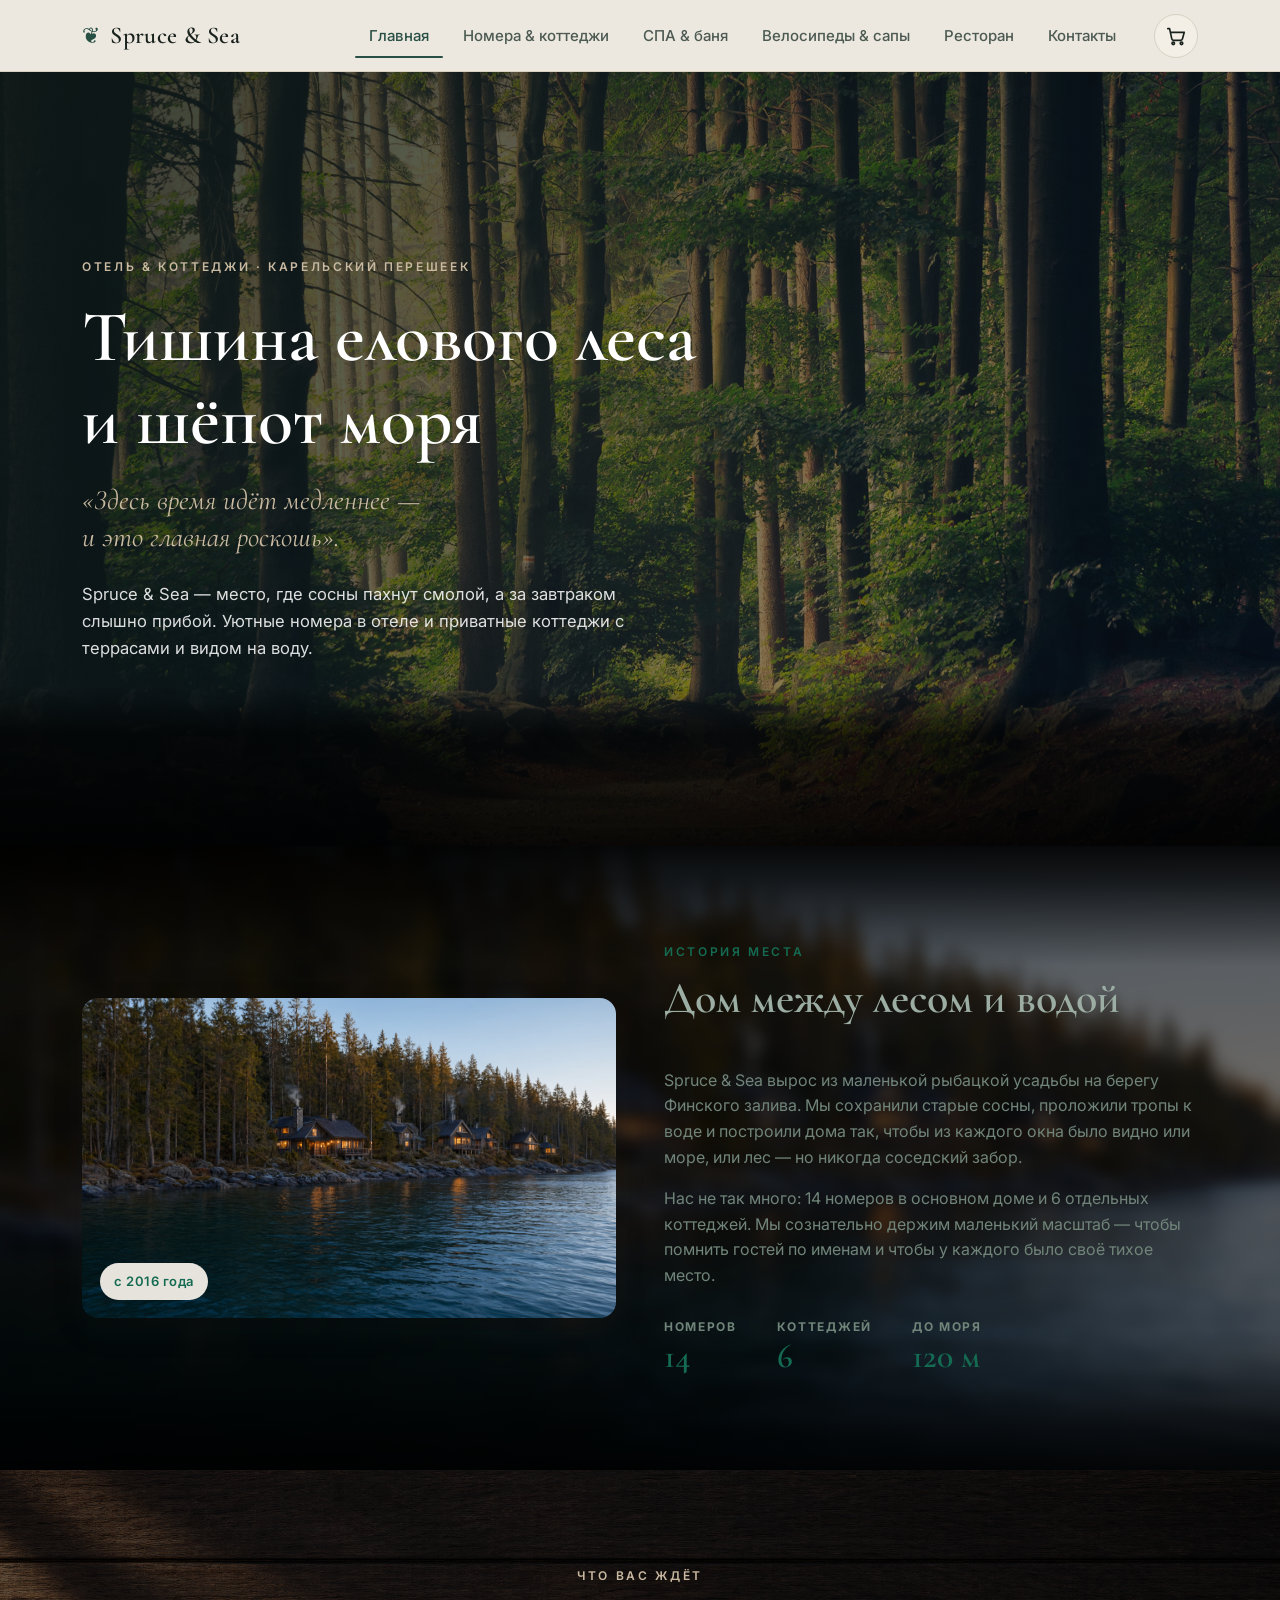
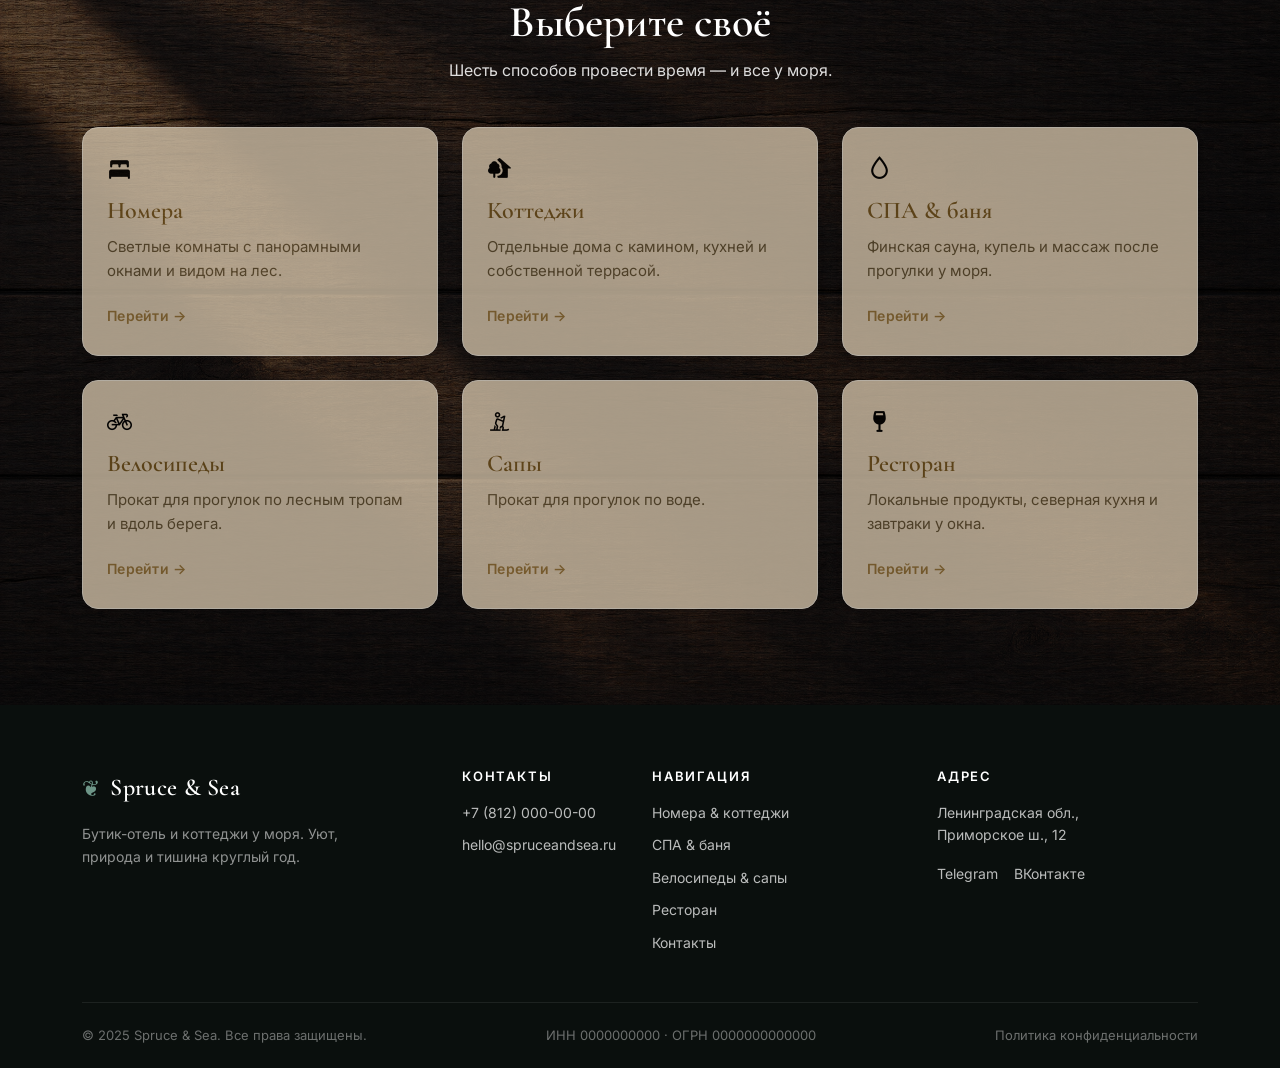
==== commit 458f33ae: "cards-info added" ====
--- a/index.html
+++ b/index.html
@@ -60,7 +60,7 @@
                 <a href="catalog.html?type=bikes" class="site-nav__link">Велосипеды&nbsp;&amp;&nbsp;сапы</a>
               </li>
               <li class="site-nav__item">
-                <a href="catalog.html?type=restaurant" class="site-nav__link">Ресторан</a>
+                <a href="restaurant.html" class="site-nav__link">Ресторан</a>
               </li>
               <li class="site-nav__item">
                 <a href="contacts.html" class="site-nav__link">Контакты</a>
@@ -221,7 +221,9 @@
 
           <div class="col-sm-6 col-lg-4">
             <a href="catalog.html?type=stays" class="explore-card explore-card--rooms">
-              <span class="explore-card__icon" aria-hidden="true">🛏</span>
+              <span class="explore-card__icon" aria-hidden="true">
+                <img src="images\icons_index\room.png" width="25" height="25">
+              </span>
               <h3 class="explore-card__title">Номера</h3>
               <p class="explore-card__text">Светлые комнаты с панорамными окнами и видом на лес.</p>
               <span class="explore-card__link">Перейти →</span>
@@ -230,7 +232,9 @@
 
           <div class="col-sm-6 col-lg-4">
             <a href="catalog.html?type=stays" class="explore-card explore-card--cottages">
-              <span class="explore-card__icon" aria-hidden="true">🏡</span>
+              <span class="explore-card__icon" aria-hidden="true">
+                <img src="images\icons_index\cottage.png" width="25" height="25">
+              </span>
               <h3 class="explore-card__title">Коттеджи</h3>
               <p class="explore-card__text">Отдельные дома с камином, кухней и собственной террасой.</p>
               <span class="explore-card__link">Перейти →</span>
@@ -239,7 +243,9 @@
 
           <div class="col-sm-6 col-lg-4">
             <a href="catalog.html?type=spa" class="explore-card explore-card--spa">
-              <span class="explore-card__icon" aria-hidden="true">💧</span>
+              <span class="explore-card__icon" aria-hidden="true">
+                <img src="images\icons_index\drop.png" width="25" height="25">
+              </span>
               <h3 class="explore-card__title">СПА &amp; баня</h3>
               <p class="explore-card__text">Финская сауна, купель и массаж после прогулки у моря.</p>
               <span class="explore-card__link">Перейти →</span>
@@ -247,19 +253,34 @@
           </div>
 
           <div class="col-sm-6 col-lg-4">
-            <a href="catalog.html?type=restaurant" class="explore-card explore-card--restaurant">
-              <span class="explore-card__icon" aria-hidden="true">🍽</span>
+            <a href="catalog.html?type=bikes" class="explore-card explore-card--bikes">
+              <span class="explore-card__icon" aria-hidden="true">
+                <img src="images\icons_index\bike.png" width="25" height="25">
+              </span>
+              <h3 class="explore-card__title">Велосипеды</h3>
+              <p class="explore-card__text">Прокат для прогулок по лесным тропам и вдоль берега.</p>
+              <span class="explore-card__link">Перейти →</span>
+            </a>
+          </div>
+
+          <div class="col-sm-6 col-lg-4">
+            <a href="catalog.html?type=bikes" class="explore-card explore-card--supboard">
+              <span class="explore-card__icon" aria-hidden="true">
+                <img src="images\icons_index\sup.png" width="25" height="25">
+              </span>
+              <h3 class="explore-card__title">Сапы</h3>
+              <p class="explore-card__text">Прокат для прогулок по воде.</p>
+              <span class="explore-card__link">Перейти →</span>
+            </a>
+          </div>
+
+          <div class="col-sm-6 col-lg-4">
+            <a href="restaurant.html" class="explore-card explore-card--restaurant">
+              <span class="explore-card__icon" aria-hidden="true">
+                <img src="images\icons_index\restaurant.png" width="25" height="25">
+              </span>
               <h3 class="explore-card__title">Ресторан</h3>
               <p class="explore-card__text">Локальные продукты, северная кухня и завтраки у окна.</p>
-              <span class="explore-card__link">Перейти →</span>
-            </a>
-          </div>
-
-          <div class="col-sm-6 col-lg-4">
-            <a href="catalog.html?type=bikes" class="explore-card explore-card--bikes">
-              <span class="explore-card__icon" aria-hidden="true">🚲</span>
-              <h3 class="explore-card__title">Велосипеды &amp; сапы</h3>
-              <p class="explore-card__text">Прокат для прогулок по лесным тропам и вдоль берега.</p>
               <span class="explore-card__link">Перейти →</span>
             </a>
           </div>
--- a/css/style.css
+++ b/css/style.css
@@ -68,6 +68,30 @@
   --transition-underline: .3s cubic-bezier(.4, 0, .2, 1);
 
   --navbar-h: 72px;
+
+  /* --- 1.8 Токены каталога --- */
+  --clr-catalog-bg: var(--clr-bg);
+  --clr-catalog-surface: var(--clr-surface);
+  --clr-catalog-line: var(--clr-line);
+  --clr-catalog-text: var(--clr-dark);
+  --clr-catalog-muted: var(--clr-muted);
+  --clr-catalog-accent: var(--clr-accent);
+  --clr-catalog-accent-strong: var(--clr-accent-strong);
+  --clr-card-hover-shadow: 0 18px 44px rgba(24, 33, 28, .16);
+  --clr-tag-room-bg: rgba(40, 79, 68, .12);
+  --clr-tag-room-text: var(--clr-accent);
+  --clr-tag-cottage-bg: rgba(201, 185, 161, .35);
+  --clr-tag-cottage-text: #6b4e1c;
+
+    /* --- 1.9 Высоты карточек (единые для info и calendar) --- */
+  --card-stay-h: clamp(300px, 24vw, 360px);
+  --card-spa-h:  clamp(420px, 32vw, 480px);
+  --card-bike-h: clamp(180px, 15vw, 210px);
+
+  /* На узком экране — вертикальная раскладка, высота фиксирована в px */
+  --card-stay-h-mobile: 460px;
+  --card-spa-h-mobile:  520px;
+  --card-bike-h-mobile: 300px;
 }
 
 /* ---------- 2. База ---------- */
@@ -604,13 +628,8 @@
   line-height: 1;
 }
 
-/* Только внутри блока «История места» */
-.story .section-head__title {
-  color: var(--clr-story-title);
-}
-.story .section-head__eyebrow {
-  color: var(--clr-story-accent);
-}
+.story .section-head__title { color: var(--clr-story-title); }
+.story .section-head__eyebrow { color: var(--clr-story-accent); }
 
 /* ---------- 9. Explore cards ---------- */
 .explore {
@@ -620,15 +639,9 @@
     url("../images/variants_back.png") center / cover no-repeat;
 }
 
-.explore .section-head__eyebrow {
-  color: var(--clr-sand);
-}
-.explore .section-head__title {
-  color: var(--clr-hero-text);
-}
-.explore .section-head__sub {
-  color: var(--clr-hero-text-soft);
-}
+.explore .section-head__eyebrow { color: var(--clr-sand); }
+.explore .section-head__title { color: var(--clr-hero-text); }
+.explore .section-head__sub { color: var(--clr-hero-text-soft); }
 
 .explore-card {
   position: relative;
@@ -695,9 +708,7 @@
   letter-spacing: .02em;
   transition: color var(--transition);
 }
-.explore-card:hover .explore-card__link {
-  color: var(--clr-gold);
-}
+.explore-card:hover .explore-card__link { color: var(--clr-gold); }
 
 /* ---------- 10. Footer ---------- */
 .site-footer {
@@ -753,7 +764,7 @@
 .site-footer__bottom a:hover { color: var(--clr-footer-title); }
 
 /* =========================================================
-   11. Адаптив
+   11. Адаптив (шапка, hero, story, explore)
    ========================================================= */
 @media (max-width: 1180px) {
   .burger { display: flex; }
@@ -783,7 +794,7 @@
 @media (max-width: 575px) {
   .hero { min-height: 78vh; }
   .hero__slogan-break { display: none; }
-  .story, .trail-section, .explore { padding-block: 64px; }
+  .story, .explore { padding-block: 64px; }
 
   .story__facts { gap: 20px 32px; }
   .story__fact-value { font-size: 28px; }
@@ -801,733 +812,277 @@
 }
 
 /* =========================================================
-12. Catalog (страница жилья) - Horizontal Cards Layout
-========================================================= */
-
-/* --- 12.1 Токены каталога --- */
-:root {
-    --clr-catalog-bg: var(--clr-bg);
-    --clr-catalog-surface: var(--clr-surface);
-    --clr-catalog-line: var(--clr-line);
-    --clr-catalog-text: var(--clr-dark);
-    --clr-catalog-muted: var(--clr-muted);
-    --clr-catalog-accent: var(--clr-accent);
-    --clr-catalog-accent-strong: var(--clr-accent-strong);
-    --clr-card-hover-shadow: 0 18px 44px rgba(24, 33, 28, .16);
-    --clr-tag-room-bg: rgba(40, 79, 68, .12);
-    --clr-tag-room-text: var(--clr-accent);
-    --clr-tag-cottage-bg: rgba(201, 185, 161, .35);
-    --clr-tag-cottage-text: #6b4e1c;
-}
-
-/* --- 12.2 Секция каталога --- */
+   12. Каталог — общее, фильтр, карточка жилья
+   ========================================================= */
+
+/* --- 12.1 Секция каталога --- */
 .catalog {
-    padding-block: 72px 96px;
-    background: var(--clr-catalog-bg);
-}
-
-.catalog__head {
-    margin-bottom: 32px;
-}
-
-.catalog__grid {
-    align-items: flex-start;
-}
-
-/* --- 12.3 Sticky-фильтр (Sidebar) --- */
+  padding-block: 30px 96px;
+  background: var(--clr-catalog-bg);
+}
+
+.catalog__head { margin-bottom: 32px; }
+
+/* --- 12.2 Sticky-фильтр (Sidebar) --- */
 .filter {
-    position: sticky;
-    top: calc(var(--navbar-h) + 16px);
-    background: var(--clr-catalog-surface);
-    border: 1px solid var(--clr-catalog-line);
-    border-radius: var(--radius);
-    box-shadow: var(--shadow-sm);
-    padding: 24px;
+  position: sticky;
+  top: calc(var(--navbar-h) + 16px);
+  background: var(--clr-catalog-surface);
+  border: 1px solid var(--clr-catalog-line);
+  border-radius: var(--radius);
+  box-shadow: var(--shadow-sm);
+  padding: 24px;
 }
 
 .filter__head {
-    display: flex;
-    align-items: baseline;
-    justify-content: space-between;
-    gap: 12px;
-    margin-bottom: 16px;
+  display: flex;
+  align-items: baseline;
+  justify-content: space-between;
+  gap: 12px;
+  margin-bottom: 16px;
 }
 
 .filter__title {
-    font-family: 'Cormorant Garamond', serif;
-    font-size: 26px;
-    font-weight: 600;
-    color: var(--clr-catalog-text);
-    margin: 0;
+  font-family: 'Cormorant Garamond', serif;
+  font-size: 26px;
+  font-weight: 600;
+  color: var(--clr-catalog-text);
+  margin: 0;
 }
 
 .filter__reset {
-    border: none;
-    background: transparent;
-    color: var(--clr-catalog-accent);
-    font-size: 13px;
-    font-weight: 600;
-    cursor: pointer;
-    padding: 4px 6px;
-    border-radius: 6px;
-    transition: color var(--transition), background var(--transition);
-}
-
+  border: none;
+  background: transparent;
+  color: var(--clr-catalog-accent);
+  font-size: 13px;
+  font-weight: 600;
+  cursor: pointer;
+  padding: 4px 6px;
+  border-radius: 6px;
+  transition: color var(--transition), background var(--transition);
+}
 .filter__reset:hover {
-    color: var(--clr-catalog-accent-strong);
-    background: rgba(40, 79, 68, .07);
+  color: var(--clr-catalog-accent-strong);
+  background: rgba(40, 79, 68, .07);
 }
 
 .filter__group {
-    border: none;
-    border-top: 1px solid var(--clr-catalog-line);
-    margin: 0;
-    padding: 18px 0 0;
-}
-
-.filter__group + .filter__group {
-    margin-top: 18px;
-}
+  border: none;
+  border-top: 1px solid var(--clr-catalog-line);
+  margin: 0;
+  padding: 18px 0 0;
+}
+.filter__group + .filter__group { margin-top: 18px; }
 
 .filter__legend {
-    display: flex;
-    align-items: baseline;
-    justify-content: space-between;
-    gap: 10px;
-    font-size: 12px;
-    font-weight: 600;
-    text-transform: uppercase;
-    letter-spacing: .14em;
-    color: var(--clr-catalog-muted);
-    padding: 0;
-    margin: 0 0 12px;
-    width: 100%;
+  display: flex;
+  align-items: baseline;
+  justify-content: space-between;
+  gap: 10px;
+  font-size: 12px;
+  font-weight: 600;
+  text-transform: uppercase;
+  letter-spacing: .14em;
+  color: var(--clr-catalog-muted);
+  padding: 0;
+  margin: 0 0 12px;
+  width: 100%;
 }
 
 .filter__option {
-    display: flex;
-    align-items: center;
-    gap: 10px;
-    padding: 8px 0;
-    cursor: pointer;
-    font-size: 15px;
-    color: var(--clr-catalog-text);
+  display: flex;
+  align-items: center;
+  gap: 10px;
+  padding: 8px 0;
+  cursor: pointer;
+  font-size: 15px;
+  color: var(--clr-catalog-text);
 }
 
 .filter__input {
-    width: 18px;
-    height: 18px;
-    accent-color: var(--clr-catalog-accent);
-    cursor: pointer;
-}
-
-.filter__label {
-    user-select: none;
-}
+  width: 18px;
+  height: 18px;
+  accent-color: var(--clr-catalog-accent);
+  cursor: pointer;
+}
+
+.filter__label { user-select: none; }
 
 /* Chips for amenities */
 .filter__chips {
-    display: flex;
-    flex-wrap: wrap;
-    gap: 8px;
-}
-
+  display: flex;
+  flex-wrap: wrap;
+  gap: 8px;
+}
 .filter__chip {
-    position: relative;
-    display: inline-flex;
-    cursor: pointer;
-}
-
+  position: relative;
+  display: inline-flex;
+  cursor: pointer;
+}
 .filter__chip input {
-    position: absolute;
-    inset: 0;
-    opacity: 0;
-    margin: 0;
-    cursor: pointer;
-}
-
+  position: absolute;
+  inset: 0;
+  opacity: 0;
+  margin: 0;
+  cursor: pointer;
+}
 .filter__chip span {
-    display: inline-flex;
-    align-items: center;
-    justify-content: center;
-    min-width: 42px;
-    padding: 8px 14px;
-    border-radius: 999px;
-    border: 1px solid var(--clr-catalog-line);
-    background: var(--clr-catalog-surface);
-    font-size: 14px;
-    font-weight: 500;
-    color: var(--clr-catalog-text);
-    transition: background var(--transition), color var(--transition), border-color var(--transition);
-}
-
+  display: inline-flex;
+  align-items: center;
+  justify-content: center;
+  min-width: 42px;
+  padding: 8px 14px;
+  border-radius: 999px;
+  border: 1px solid var(--clr-catalog-line);
+  background: var(--clr-catalog-surface);
+  font-size: 14px;
+  font-weight: 500;
+  color: var(--clr-catalog-text);
+  transition: background var(--transition), color var(--transition), border-color var(--transition);
+}
 .filter__chip input:checked + span {
-    background: var(--clr-catalog-accent);
-    border-color: var(--clr-catalog-accent);
-    color: #ffffff;
-}
-
+  background: var(--clr-catalog-accent);
+  border-color: var(--clr-catalog-accent);
+  color: #ffffff;
+}
 .filter__chip input:focus-visible + span {
-    outline: 2px solid var(--clr-catalog-accent);
-    outline-offset: 2px;
+  outline: 2px solid var(--clr-catalog-accent);
+  outline-offset: 2px;
 }
 
 /* Price Range */
 .filter__price-output {
-    font-size: 12px;
-    font-weight: 600;
-    letter-spacing: .04em;
-    color: var(--clr-catalog-accent);
-    text-transform: none;
-}
-
+  font-size: 12px;
+  font-weight: 600;
+  letter-spacing: .04em;
+  color: var(--clr-catalog-accent);
+  text-transform: none;
+}
 .filter__range {
-    position: relative;
-    height: 28px;
-    margin-bottom: 12px;
-}
-
+  position: relative;
+  height: 28px;
+  margin-bottom: 12px;
+}
 .filter__range-input {
-    position: absolute;
-    left: 0;
-    right: 0;
-    width: 100%;
-    margin: 0;
-    pointer-events: none;
-    background: transparent;
-    -webkit-appearance: none;
-    appearance: none;
-    height: 28px;
-}
-
+  position: absolute;
+  left: 0;
+  right: 0;
+  width: 100%;
+  margin: 0;
+  pointer-events: none;
+  background: transparent;
+  -webkit-appearance: none;
+  appearance: none;
+  height: 28px;
+}
 .filter__range-input::-webkit-slider-runnable-track {
-    height: 4px;
-    background: var(--clr-catalog-line);
-    border-radius: 2px;
-}
-
+  height: 4px;
+  background: var(--clr-catalog-line);
+  border-radius: 2px;
+}
 .filter__range-input::-moz-range-track {
-    height: 4px;
-    background: var(--clr-catalog-line);
-    border-radius: 2px;
-}
-
+  height: 4px;
+  background: var(--clr-catalog-line);
+  border-radius: 2px;
+}
 .filter__range-input::-webkit-slider-thumb {
-    -webkit-appearance: none;
-    appearance: none;
-    pointer-events: auto;
-    width: 18px;
-    height: 18px;
-    margin-top: -7px;
-    border-radius: 50%;
-    background: var(--clr-catalog-accent);
-    border: 2px solid var(--clr-catalog-surface);
-    box-shadow: 0 1px 4px rgba(24, 33, 28, .3);
-    cursor: pointer;
-}
-
+  -webkit-appearance: none;
+  appearance: none;
+  pointer-events: auto;
+  width: 18px;
+  height: 18px;
+  margin-top: -7px;
+  border-radius: 50%;
+  background: var(--clr-catalog-accent);
+  border: 2px solid var(--clr-catalog-surface);
+  box-shadow: 0 1px 4px rgba(24, 33, 28, .3);
+  cursor: pointer;
+}
 .filter__range-input::-moz-range-thumb {
-    pointer-events: auto;
-    width: 18px;
-    height: 18px;
-    border-radius: 50%;
-    background: var(--clr-catalog-accent);
-    border: 2px solid var(--clr-catalog-surface);
-    box-shadow: 0 1px 4px rgba(24, 33, 28, .3);
-    cursor: pointer;
-}
-
+  pointer-events: auto;
+  width: 18px;
+  height: 18px;
+  border-radius: 50%;
+  background: var(--clr-catalog-accent);
+  border: 2px solid var(--clr-catalog-surface);
+  box-shadow: 0 1px 4px rgba(24, 33, 28, .3);
+  cursor: pointer;
+}
 .filter__price-row {
-    display: flex;
-    gap: 10px;
-}
-
+  display: flex;
+  gap: 10px;
+}
 .filter__price-field {
-    flex: 1;
-    display: flex;
-    flex-direction: column;
-    gap: 4px;
-    font-size: 12px;
-    color: var(--clr-catalog-muted);
-    text-transform: uppercase;
-    letter-spacing: .1em;
-}
-
-.filter__price-number {
-    width: 100%;
-    padding: 8px 10px;
-    border: 1px solid var(--clr-catalog-line);
-    border-radius: var(--radius-sm);
-    background: var(--clr-catalog-bg);
-    color: var(--clr-catalog-text);
-    font-family: inherit;
-    font-size: 14px;
-    letter-spacing: 0;
-    text-transform: none;
-}
-
-.filter__price-number:focus-visible {
-    outline: 2px solid var(--clr-catalog-accent);
-    outline-offset: 1px;
-}
-
-/* --- 12.4 Список карточек (Horizontal Layout) --- */
-.catalog__list {
-    display: flex;
-    flex-direction: column;
-    gap: 20px;
-}
-
-.stay-card {
-    background: var(--clr-catalog-surface);
-    border: 1px solid var(--clr-catalog-line);
-    border-radius: var(--radius);
-    box-shadow: var(--shadow-sm);
-    overflow: hidden;
-    transition: box-shadow var(--transition), border-color var(--transition), transform var(--transition);
-}
-
-.stay-card:hover {
-    box-shadow: var(--clr-card-hover-shadow);
-    border-color: transparent;
-    transform: translateY(-2px);
-}
-
-/* Internal Row Structure */
-.stay-card__row {
-    align-items: stretch; /* Ensures equal height columns */
-}
-
-.stay-card__media {
-    position: relative;
-    height: 100%;
-    min-height: 240px; /* Fallback for mobile/tablet stacking */
-}
-
-.stay-card__image {
-    width: 100%;
-    height: 100%;
-    object-fit: cover;
-    display: block;
-}
-
-.stay-card__tag {
-    position: absolute;
-    top: 14px;
-    left: 14px;
-    font-size: 12px;
-    font-weight: 600;
-    letter-spacing: .04em;
-    padding: 6px 12px;
-    border-radius: 999px;
-    backdrop-filter: blur(4px);
-    z-index: 2;
-}
-
-.stay-card__tag--room {
-    background: var(--clr-tag-room-bg);
-    color: var(--clr-tag-room-text);
-    background-color: rgba(243, 239, 231, .92); /* Light bg for contrast on image */
-}
-
-.stay-card__tag--cottage {
-    background: var(--clr-tag-cottage-bg);
-    color: var(--clr-tag-cottage-text);
-    background-color: rgba(243, 239, 231, .92);
-}
-
-.stay-card__body {
-    padding: 24px 24px 22px;
-    display: flex;
-    flex-direction: column;
-    height: 100%;
-}
-
-.stay-card__top {
-    display: flex;
-    align-items: flex-start;
-    justify-content: space-between;
-    gap: 16px;
-    margin-bottom: 8px;
-}
-
-.stay-card__title {
-    font-family: 'Cormorant Garamond', serif;
-    font-size: 26px;
-    font-weight: 600;
-    margin: 0;
-    color: var(--clr-catalog-text);
-    line-height: 1.2;
-}
-
-.stay-card__price {
-    margin: 0;
-    font-size: 13px;
-    color: var(--clr-catalog-muted);
-    white-space: nowrap;
-    line-height: 1.4;
-    text-align: right;
-}
-
-.stay-card__price strong {
-    display: block;
-    font-size: 20px;
-    font-weight: 600;
-    color: var(--clr-catalog-accent);
-}
-
-.stay-card__price small {
-  display: block;
+  flex: 1;
+  display: flex;
+  flex-direction: column;
+  gap: 4px;
   font-size: 12px;
   color: var(--clr-catalog-muted);
-  margin-top: 4px;
-  font-weight: 500;
-}
-
-.stay-card__details {
-  margin: 0 0 14px;
-  border-top: 1px dashed var(--clr-catalog-line);
-  padding-top: 12px;
-}
-.stay-card__details summary {
-  cursor: pointer;
+  text-transform: uppercase;
+  letter-spacing: .1em;
+}
+.filter__price-number {
+  width: 100%;
+  padding: 8px 10px;
+  border: 1px solid var(--clr-catalog-line);
+  border-radius: var(--radius-sm);
+  background: var(--clr-catalog-bg);
+  color: var(--clr-catalog-text);
+  font-family: inherit;
   font-size: 14px;
-  font-weight: 600;
-  color: var(--clr-catalog-accent);
-  list-style: none;
-}
-.stay-card__details summary::-webkit-details-marker { display: none; }
-.stay-card__details summary::before {
-  content: '▸ ';
-  transition: transform var(--transition);
-  display: inline-block;
-}
-.stay-card__details[open] summary::before { transform: rotate(90deg); }
-
-.stay-card__rooms {
-  margin: 10px 0 8px;
-  padding-left: 18px;
-  list-style: disc;
-  font-size: 14px;
-  color: var(--clr-catalog-text);
-}
-.stay-card__features {
-  margin: 6px 0;
-  font-size: 13.5px;
-  color: var(--clr-catalog-muted);
-}
-.stay-card__features strong { color: var(--clr-catalog-text); }
-
-.stay-card__text {
-    margin: 0 0 16px;
-    font-size: 15px;
-    line-height: 1.65;
-    color: var(--clr-catalog-muted);
-    flex-grow: 1; /* Pushes meta/actions to bottom */
-}
-
-.stay-card__meta {
-    display: flex;
-    flex-wrap: wrap;
-    gap: 8px 18px;
-    list-style: none;
-    margin: 0 0 20px;
-    padding: 0;
-}
-
-.stay-card__meta-item {
-    font-size: 13px;
-    font-weight: 500;
-    color: var(--clr-catalog-text);
-    letter-spacing: .01em;
-}
-
-.stay-card__actions {
-    display: flex;
-    align-items: center;
-    gap: 12px;
-    margin-top: auto;
-}
-
-.stay-card__fav {
-    display: inline-flex;
-    align-items: center;
-    justify-content: center;
-    width: 40px;
-    height: 40px;
-    padding: 0;
-    border: 1px solid var(--clr-catalog-line);
-    border-radius: 50%;
-    background: var(--clr-catalog-surface);
-    color: var(--clr-catalog-muted);
-    font-size: 18px;
-    line-height: 1;
-    cursor: pointer;
-    transition: color var(--transition), border-color var(--transition), background var(--transition), transform var(--transition);
-}
-
-.stay-card__fav:hover {
-    color: var(--clr-catalog-accent);
-    border-color: var(--clr-catalog-accent);
-    transform: scale(1.06);
-}
-
-.stay-card__fav:focus-visible {
-    outline: 2px solid var(--clr-catalog-accent);
-    outline-offset: 2px;
-}
-
-.stay-card__fav.is-active {
-    color: var(--clr-catalog-accent-strong);
-    border-color: var(--clr-catalog-accent-strong);
-    background: rgba(40, 79, 68, .08);
-}
-
-/* --- 12.4.1 Три цены и раскрывающийся состав --- */
-.stay-card__details {
-  margin: 0 0 16px;
-  padding-top: 12px;
-  border-top: 1px dashed var(--clr-catalog-line);
-}
-
-.stay-card__details summary {
-  cursor: pointer;
-  font-size: 14px;
-  font-weight: 600;
-  color: var(--clr-catalog-accent);
-  list-style: none;
-  display: flex;
-  align-items: center;
-  gap: 8px;
-  user-select: none;
-}
-.stay-card__details summary::-webkit-details-marker { display: none; }
-.stay-card__details summary::before {
-  content: '▸';
-  display: inline-block;
-  transition: transform var(--transition);
-  font-size: 12px;
-}
-.stay-card__details[open] summary::before { transform: rotate(90deg); }
-
-.stay-card__rooms {
-  margin: 12px 0 10px;
-  padding-left: 20px;
-  list-style: disc;
-  font-size: 14px;
-  line-height: 1.6;
-  color: var(--clr-catalog-text);
-}
-
-.stay-card__features {
-  margin: 6px 0 0;
-  font-size: 13.5px;
-  line-height: 1.55;
-  color: var(--clr-catalog-muted);
-}
-.stay-card__features strong {
-  color: var(--clr-catalog-text);
-  font-weight: 600;
-}
-
-/* На мобильных три цены переносим строкой */
-@media (max-width: 767.98px) {
-  .stay-card__details {
-    margin-bottom: 14px;
-  }
-}
-
-/* --- 12.5 Empty State --- */
-.catalog__empty {
-    margin-top: 32px;
-    padding: 32px 24px;
-    text-align: center;
-    font-size: 15px;
-    color: var(--clr-catalog-muted);
-    background: var(--clr-catalog-surface);
-    border: 1px dashed var(--clr-catalog-line);
-    border-radius: var(--radius);
-}
-
-.catalog__empty-reset {
-    margin-left: 6px;
-    padding: 0;
-    border: none;
-    background: transparent;
-    color: var(--clr-catalog-accent);
-    font: inherit;
-    font-weight: 600;
-    text-decoration: underline;
-    text-underline-offset: 3px;
-    cursor: pointer;
-    transition: color var(--transition);
-}
-
-.catalog__empty-reset:hover {
-    color: var(--clr-catalog-accent-strong);
-}
-
-/* --- 12.6 Filtering States --- */
-.filter__chip input:disabled + span,
-.filter__option:has(.filter__input:disabled) {
-    opacity: .45;
-    cursor: not-allowed;
-}
-
-.catalog__list.is-filtering .stay-card.is-hidden,
-.stay-card[hidden] {
-    display: none;
-}
-
-/* --- 12.7 Responsive Adjustments --- */
-
-/* Tablet: Stack card vertically if needed, but keep horizontal on large tablets if possible. 
-   Here we force vertical stack below lg breakpoint for better readability of long descriptions */
-@media (max-width: 991.98px) {
-    .filter {
-        position: static;
-        margin-bottom: 24px;
-    }
-    
-    /* On tablet/mobile, the grid inside stay-card might need adjustment if cols don't behave perfectly */
-    .stay-card__media {
-        min-height: 200px;
-    }
-}
-
-/* Mobile: Full vertical stack */
-@media (max-width: 767.98px) {
-    .catalog {
-        padding-block: 48px 64px;
-    }
-    
-    .catalog__head {
-        margin-bottom: 24px;
-    }
-    
-    .filter {
-        padding: 18px;
-    }
-    
-    .filter__title {
-        font-size: 22px;
-    }
-    
-    /* Ensure card body doesn't get squeezed */
-    .stay-card__body {
-        padding: 20px 18px 18px;
-    }
-    
-    .stay-card__title {
-        font-size: 22px;
-    }
-    
-    .stay-card__top {
-        flex-direction: column;
-        gap: 4px;
-    }
-    
-    .stay-card__price {
-        text-align: left;
-    }
-    
-    .stay-card__price strong {
-        display: inline;
-        font-size: 18px;
-    }
-    
-    .stay-card__media,
-    .stay-card__image {
-        min-height: 200px;
-    }
-}
-
-@media (max-width: 575.98px) {
-    .filter__price-row {
-        flex-direction: column;
-        gap: 8px;
-    }
-    
-    .stay-card__meta {
-        gap: 6px 14px;
-    }
-    
-    .stay-card__actions {
-        flex-wrap: wrap;
-    }
-    
-    .stay-card__actions .btn {
-        flex: 1 1 auto;
-        justify-content: center;
-    }
-}
-
-/* --- 12.8 Reduced Motion --- */
-@media (prefers-reduced-motion: reduce) {
-    .stay-card,
-    .stay-card__fav,
-    .filter__reset,
-    .catalog__empty-reset {
-        transition: none;
-    }
-    .stay-card:hover {
-        transform: none;
-    }
-}
-
-/* =========================================================
-13. Каталог — сетки и карточки СПА / ВЕЛО
-========================================================= */
-
-/* --- 13.1 Сетка для spa (2 колонки на десктопе) --- */
-.catalog__list--spa {
-  display: grid;
-  grid-template-columns: repeat(2, 1fr);
+  letter-spacing: 0;
+  text-transform: none;
+}
+.filter__price-number:focus-visible {
+  outline: 2px solid var(--clr-catalog-accent);
+  outline-offset: 1px;
+}
+
+/* --- 12.3 Список карточек --- */
+.catalog__list {
+  display: flex;
+  flex-direction: column;
   gap: 20px;
 }
-@media (max-width: 991.98px) {
-  .catalog__list--spa { grid-template-columns: 1fr; }
-}
-
-/* --- 13.2 Сетка для bike (1 колонка, карточка-строка) --- */
-.catalog__list--bike {
-  display: grid;
-  grid-template-columns: 1fr;
-  gap: 16px;
-}
-
-/* --- 13.3 spa-card --- */
-.spa-card {
-  display: flex;
-  flex-direction: column;
+
+/* --- 12.4 catalog-card — единая карточка --- */
+.catalog-card {
+  height: clamp(300px, 26vw, 380px);
   background: var(--clr-catalog-surface);
   border: 1px solid var(--clr-catalog-line);
   border-radius: var(--radius);
   box-shadow: var(--shadow-sm);
   overflow: hidden;
-  transition: box-shadow var(--transition), transform var(--transition), border-color var(--transition);
-}
-.spa-card:hover {
+  display: grid;
+  grid-template-columns: minmax(220px, 32%) 1fr;
+  cursor: pointer;
+  transition: box-shadow var(--transition), border-color var(--transition), transform var(--transition);
+}
+.catalog-card:hover {
   box-shadow: var(--clr-card-hover-shadow);
   border-color: transparent;
   transform: translateY(-2px);
 }
-
-.spa-card__media {
+.catalog-card:focus-visible {
+  outline: 2px solid var(--clr-catalog-accent);
+  outline-offset: -2px;
+}
+
+/* Media */
+.catalog-card__media {
   position: relative;
-  aspect-ratio: 4 / 3;
+  height: 100%;
   overflow: hidden;
-}
-.spa-card__image {
+  background: var(--clr-surface-2);
+}
+.catalog-card__image {
   width: 100%;
   height: 100%;
   object-fit: cover;
   display: block;
-  transition: transform var(--transition);
-}
-.spa-card:hover .spa-card__image { transform: scale(1.04); }
-
-.spa-card__tag {
+}
+.catalog-card__tag {
   position: absolute;
   top: 14px;
   left: 14px;
@@ -1536,318 +1091,382 @@
   letter-spacing: .04em;
   padding: 6px 12px;
   border-radius: 999px;
-  background: rgba(243, 239, 231, .92);
+  background-color: rgba(243, 239, 231, .92);
   color: var(--clr-catalog-accent);
   backdrop-filter: blur(4px);
-}
-
-.spa-card__body {
-  display: flex;
-  flex-direction: column;
+  z-index: 2;
+}
+
+/* Body — grid: header | content | footer */
+.catalog-card__body {
+  height: 100%;
+  padding: 14px 18px 12px;
+  display: grid;
+  grid-template-rows: auto 1fr auto;
+  gap: 4px;
+  overflow: hidden;
+  min-width: 0;
+}
+
+/* HEADER */
+.catalog-card__top {
+  display: flex;
+  align-items: flex-start;
+  justify-content: space-between;
   gap: 12px;
-  padding: 20px 22px 22px;
-  flex: 1;
-}
-
-.spa-card__title {
+  isolation: isolate;
+  min-height: calc(1.15em * 24px * 2 + 4px);
+}
+.catalog-card__title {
+  flex: 1 1 auto;
+  min-width: 0;
   font-family: 'Cormorant Garamond', serif;
-  font-size: 24px;
+  font-size: clamp(19px, 1.6vw, 24px);
   font-weight: 600;
   margin: 0;
   color: var(--clr-catalog-text);
-  line-height: 1.2;
-}
-
-.spa-card__text {
-  margin: 0;
-  font-size: 14.5px;
-  line-height: 1.6;
-  color: var(--clr-catalog-muted);
-  flex: 1;
-}
-
-.spa-card__meta {
-  display: flex;
-  flex-wrap: wrap;
-  gap: 6px 14px;
-  list-style: none;
-  margin: 0;
-  padding: 0;
-  font-size: 13px;
-  color: var(--clr-catalog-text);
-}
-
-.spa-card__foot {
+  line-height: 1.15;
+  display: -webkit-box;
+  -webkit-line-clamp: 2;
+  -webkit-box-orient: vertical;
+  overflow: hidden;
+  height: calc(1.15em * 2);
+}
+
+/* Цена — твой вариант */
+.catalog-card__price {
+  position: relative;
+  flex: 0 0 auto;
+  min-width: 150px;
   display: flex;
   align-items: center;
-  justify-content: space-between;
-  gap: 12px;
-  padding-top: 14px;
-  border-top: 1px solid var(--clr-catalog-line);
-  margin-top: 4px;
-}
-
-.spa-card__price {
+  justify-content: flex-end;
+  gap: 6px;
   font-size: 13px;
   color: var(--clr-catalog-muted);
   white-space: nowrap;
-}
-.spa-card__price strong {
-  font-size: 20px;
+  line-height: 1.4;
+  padding: 4px 0;
+  margin-right: 14px;
+  margin-top: 6px;
+  transition: color var(--transition);
+  z-index: 0;
+}
+.catalog-card__price strong {
+  font-size: 18px;
+  font-weight: 600;
   color: var(--clr-catalog-accent);
-  font-weight: 600;
-}
-
-/* --- 13.4 bike-card (горизонтальная компактная) --- */
-.bike-card {
-  display: grid;
-  grid-template-columns: 200px 1fr;
+}
+.catalog-card__price::before {
+  content: "";
+  position: absolute;
+  inset: -4px -8px;
+  border-radius: 999px;
+  background: var(--clr-catalog-accent);
+  opacity: 0;
+  transition: opacity var(--transition);
+  z-index: -1;
+  pointer-events: none;
+}
+.catalog-card.is-calendar .catalog-card__price { color: #fff; }
+.catalog-card.is-calendar .catalog-card__price strong { color: #fff; }
+.catalog-card.is-calendar .catalog-card__price::before { opacity: 1; }
+
+/* CONTENT — свободная область, обе панели лежат здесь */
+.catalog-card__content {
+  position: relative;
+  min-height: 0;
+  overflow: hidden;
+}
+
+/* Панели — взаимоисключающие */
+.catalog-card__panel {
+  position: absolute;
+  inset: 0;
+  display: flex;
+  flex-direction: column;
+  min-height: 0;
+  overflow: hidden;
+}
+.catalog-card__panel[hidden] { display: none; }
+
+/* INFO: описание сжимается, теги приоритет */
+.catalog-card__info-main {
+  flex: 1 1 auto;
+  min-height: 0;
+  display: flex;
+  flex-direction: column;
+  gap: 4px;
+}
+.catalog-card__panel--info .catalog-card__text {
+  flex: 1 1 auto;
+  min-height: 0;
+  margin: 0;
+  font-size: 14px;
+  line-height: 1.5;
+  color: var(--clr-catalog-muted);
+  display: block;
+  overflow: hidden;
+}
+.catalog-card__panel--info .catalog-card__badges {
+  flex: 0 0 auto;
+  max-height: calc(1.4em * 2);
+  display: flex;
+  flex-wrap: wrap;
+  gap: 4px 10px;
+  margin: 0;
+  padding: 0 20px 0 0;
+  overflow: hidden;
+  position: relative;
+  align-content: flex-start;
+  list-style: none;
+}
+.catalog-card__panel--info .catalog-card__badges li {
+  font-size: 13px;
+  font-weight: 500;
+  color: var(--clr-catalog-text);
+  white-space: nowrap;
+  flex: 0 0 auto;
+  line-height: 1.4;
+}
+/* «…» справа — по умолчанию скрыто */
+.catalog-card__panel--info .catalog-card__badges::after {
+  content: "…";
+  position: absolute;
+  top: 0;
+  right: 0;
+  bottom: 0;
+  width: 28px;
+  display: flex;
+  align-items: center;
+  justify-content: flex-end;
+  padding-right: 2px;
+  background: linear-gradient(to right, transparent, var(--clr-catalog-surface) 60%);
+  color: var(--clr-catalog-muted);
+  font-weight: 600;
+  pointer-events: none;
+  opacity: 0;
+  transition: opacity var(--transition);
+}
+
+/* Показываем только при переполнении */
+.catalog-card__panel--info .catalog-card__badges.is-overflow::after {
+  opacity: 1;
+}
+
+/* CALENDAR: на всю свободную область */
+.catalog-card__panel--calendar {
+  display: flex;
+  flex-direction: column;
+}
+.catalog-card__panel--calendar .stay-card__calendar,
+.catalog-card__panel--calendar [data-calendar] {
+  flex: 1 1 auto;
+  min-height: 0;
+  display: flex;
+  flex-direction: column;
+}
+.catalog-card__panel--calendar .cal {
+  flex: 1 1 auto;
+  min-height: 0;
+}
+
+/* FOOTER */
+.catalog-card__actions {
+  display: flex;
+  align-items: center;
+  gap: 10px;
+  padding-top: 6px;
+  flex: 0 0 auto;
+  min-height: 40px;
   background: var(--clr-catalog-surface);
-  border: 1px solid var(--clr-catalog-line);
+  cursor: default;
+}
+.catalog-card__actions .btn { cursor: pointer; }
+.catalog-card__actions .btn:hover { color: #ffffff; }
+
+/* --- 12.5 Empty State --- */
+.catalog__empty {
+  margin-top: 0;
+  padding: 32px 24px;
+  text-align: center;
+  font-size: 15px;
+  color: var(--clr-catalog-muted);
+  background: var(--clr-catalog-surface);
+  border: 1px dashed var(--clr-catalog-line);
   border-radius: var(--radius);
-  box-shadow: var(--shadow-sm);
-  overflow: hidden;
-  transition: box-shadow var(--transition), transform var(--transition), border-color var(--transition);
-}
-.bike-card:hover {
-  box-shadow: var(--clr-card-hover-shadow);
-  border-color: transparent;
-  transform: translateY(-2px);
-}
-
-.bike-card__media {
-  position: relative;
-  overflow: hidden;
-}
-.bike-card__image {
-  width: 100%;
-  height: 100%;
-  object-fit: cover;
-  display: block;
-}
-
-.bike-card__tag {
-  position: absolute;
-  top: 12px;
-  left: 12px;
-  font-size: 11px;
-  font-weight: 600;
-  letter-spacing: .04em;
-  padding: 5px 10px;
-  border-radius: 999px;
-  background: rgba(243, 239, 231, .92);
+}
+.catalog__empty[hidden] { display: none; }
+
+.catalog__empty-link {
+  margin-left: 6px;
+  padding: 0;
+  border: none;
+  background: transparent;
   color: var(--clr-catalog-accent);
-}
-
-.bike-card__body {
-  padding: 18px 22px;
-  display: flex;
-  flex-direction: column;
-  gap: 10px;
-}
-
-.bike-card__top {
-  display: flex;
-  align-items: baseline;
-  justify-content: space-between;
-  gap: 16px;
-}
-.bike-card__title {
-  font-family: 'Cormorant Garamond', serif;
-  font-size: 22px;
-  font-weight: 600;
-  margin: 0;
-  color: var(--clr-catalog-text);
-}
-.bike-card__price {
-  font-size: 13px;
-  color: var(--clr-catalog-muted);
-  white-space: nowrap;
-}
-.bike-card__price strong {
-  font-size: 18px;
-  color: var(--clr-catalog-accent);
-  font-weight: 600;
-}
-
-.bike-card__text {
-  margin: 0;
-  font-size: 14.5px;
-  line-height: 1.6;
-  color: var(--clr-catalog-muted);
-  flex: 1;
-}
-
-.bike-card__meta {
-  display: flex;
-  flex-wrap: wrap;
-  gap: 6px 16px;
-  list-style: none;
-  margin: 0;
-  padding: 0;
-  font-size: 13px;
-  color: var(--clr-catalog-text);
-}
-
-.bike-card__actions {
-  display: flex;
-  justify-content: flex-end;
-  margin-top: 4px;
-}
-
-/* --- 13.5 Адаптив карточек проката --- */
+  font: inherit;
+  font-weight: 600;
+  text-decoration: underline;
+  text-underline-offset: 3px;
+  cursor: pointer;
+  transition: color var(--transition);
+}
+.catalog__empty-link:hover { color: var(--clr-catalog-accent-strong); }
+
+/* --- 12.6 Filtering States --- */
+.filter__chip input:disabled + span,
+.filter__option:has(.filter__input:disabled) {
+  opacity: .45;
+  cursor: not-allowed;
+}
+
+.catalog__list.is-filtering .catalog-card.is-hidden,
+.catalog-card[hidden] { display: none; }
+
+/* --- 12.7 Адаптив каталога --- */
+@media (max-width: 991.98px) {
+  .filter {
+    position: static;
+    margin-bottom: 24px;
+  }
+  /* Карточка вертикальная — фото сверху */
+  .catalog-card {
+    height: var(--card-stay-h-mobile);
+  }
+  .catalog-card__row { height: auto; }
+  .catalog-card__media {
+    height: 180px;
+    flex: 0 0 180px;
+  }
+  .catalog-card__body {
+    height: auto;
+    flex: 1 1 auto;
+  }
+}
+
 @media (max-width: 767.98px) {
-  .bike-card {
-    grid-template-columns: 1fr;
+  .catalog { padding-block: 48px 64px; }
+  .catalog__head { margin-bottom: 24px; }
+
+  .filter { padding: 18px; }
+  .filter__title { font-size: 22px; }
+
+  .catalog-card__body { padding: 16px 18px 16px; }
+  .catalog-card__title { font-size: 20px; }
+  .catalog-card__top { flex-direction: column; gap: 4px; }
+  .catalog-card__price { text-align: left; }
+
+  .catalog-card__media { height: 180px; }
+}
+
+@media (max-width: 575.98px) {
+  .filter__price-row {
+    flex-direction: column;
+    gap: 8px;
   }
-  .bike-card__media {
-    aspect-ratio: 16 / 9;
-  }
-  .bike-card__top {
-    flex-direction: column;
-    gap: 4px;
-  }
-}
-
-@media (max-width: 575.98px) {
-  .catalog__list--spa { gap: 16px; }
-  .spa-card__body { padding: 18px; }
-  .spa-card__title { font-size: 22px; }
-  .spa-card__foot {
-    flex-direction: column;
-    align-items: stretch;
-    gap: 10px;
-  }
-  .spa-card__foot .btn { width: 100%; }
-
-  .bike-card__body { padding: 16px 18px; }
-  .bike-card__title { font-size: 20px; }
-}
-
-/* --- 13.6 Убираем фиксированную высоту media у stay-card при grid-раскладке --- */
-.catalog__list--stay .stay-card__row { min-height: 240px; }
+  .catalog-card__meta { gap: 8px 12px; }
+  .catalog-card__actions { flex-wrap: wrap; }
+  .catalog-card__actions .btn { flex: 1 1 auto; justify-content: center; }
+}
 
 /* =========================================================
-14. Переключатель «описание ↔ календарь» и мини-календарь
-========================================================= */
-
-/* --- 14.1 Кнопка-стрелка в цене --- */
-.stay-card__toggle,
-.spa-card__toggle,
-.bike-card__toggle {
+   13. (удалено — унифицировано в 12.4 catalog-card)
+   ========================================================= */
+
+/* =========================================================
+   14. Переключатель «описание ↔ календарь», мини-календарь
+   ========================================================= */
+
+/* --- 14.1 Кнопка-стрелка (без прыжков при hover/focus) --- */
+.card-toggle {
   display: inline-flex;
   align-items: center;
   justify-content: center;
-  width: 26px;
-  height: 26px;
-  margin-left: 8px;
+  width: 24px;
+  height: 24px;
   padding: 0;
   border: 1px solid var(--clr-catalog-line);
   border-radius: 50%;
   background: var(--clr-catalog-surface);
   color: var(--clr-catalog-accent);
-  font-size: 16px;
+  font-size: 15px;
   line-height: 1;
   cursor: pointer;
   vertical-align: middle;
-  transition: background var(--transition), border-color var(--transition), color var(--transition), transform var(--transition);
-}
-.stay-card__toggle:hover,
-.spa-card__toggle:hover,
-.bike-card__toggle:hover {
+  flex-shrink: 0;
+  transition: background var(--transition), border-color var(--transition), color var(--transition);
+  /* Никакого transform — чтобы не «толкать» соседей */
+}
+.card-toggle:hover {
   background: var(--clr-catalog-accent);
   border-color: var(--clr-catalog-accent);
   color: #fff;
-  transform: scale(1.05);
-}
-.stay-card__toggle:focus-visible,
-.spa-card__toggle:focus-visible,
-.bike-card__toggle:focus-visible {
+  box-shadow: 0 0 0 2px rgba(40, 79, 68, .15);
+}
+.card-toggle:focus-visible {
   outline: 2px solid var(--clr-catalog-accent);
   outline-offset: 2px;
 }
 
-/* --- 14.2 Панели (info / calendar) --- */
-.stay-card__panel,
-.spa-card__panel,
-.bike-card__panel {
-  display: flex;
-  flex-direction: column;
-  gap: inherit;
-  height: 100%;
-}
-.stay-card__panel[hidden],
-.spa-card__panel[hidden],
-.bike-card__panel[hidden] {
-  display: none;
-}
-
-/* --- 14.3 Цена в режиме календаря — меняем вид --- */
-.stay-card.is-calendar .stay-card__price,
-.spa-card.is-calendar .spa-card__price,
-.bike-card.is-calendar .bike-card__price {
-  display: flex;
-  align-items: center;
-  gap: 8px;
-  padding: 6px 12px;
+/* --- 14.2 Цена в режиме календаря — та же геометрия, только фон --- */
+.catalog-card.is-calendar .catalog-card__price {
   background: var(--clr-catalog-accent);
   color: #fff;
   border-radius: 999px;
 }
-.stay-card.is-calendar .stay-card__price strong,
-.spa-card.is-calendar .spa-card__price strong,
-.bike-card.is-calendar .bike-card__price strong {
+.catalog-card.is-calendar .catalog-card__price strong {
   color: #fff;
 }
-.stay-card.is-calendar .stay-card__price {
-  /* цена переезжает вправо в шапке — уже flex, но можно выровнять */
-  margin-left: auto;
-}
-
-/* --- 14.4 Мини-календарь --- */
-.stay-card__calendar {
-  margin-top: 12px;
-}
-
-.stay-card__free {
-  margin: 12px 0;
-  padding: 14px 16px;
+
+/* --- 14.3 Плашка «все даты свободны» --- */
+.card-free {
+  margin: 8px 0;
+  padding: 12px 14px;
   background: rgba(40, 79, 68, .06);
   border-radius: var(--radius-sm);
-  font-size: 14px;
+  font-size: 13px;
   color: var(--clr-catalog-accent);
   text-align: center;
-}
-
+  flex: 0 0 auto;
+}
+
+/* --- 14.4 Мини-календарь (компактный) --- */
 .cal {
   border: 1px solid var(--clr-catalog-line);
   border-radius: var(--radius-sm);
-  padding: 12px;
+  padding: 8px 10px;
   background: var(--clr-catalog-bg);
+  flex: 1;
+  min-height: 0;
+  display: flex;
+  flex-direction: column;
 }
 
 .cal__head {
   display: flex;
   align-items: center;
   justify-content: space-between;
-  margin-bottom: 10px;
+  gap: 8px;
+  margin-bottom: 6px;
+  flex: 0 0 auto;
 }
 .cal__title {
-  font-size: 14px;
+  font-size: 12px;
   font-weight: 600;
   color: var(--clr-catalog-text);
   text-transform: capitalize;
 }
 .cal__nav {
-  width: 26px;
-  height: 26px;
+  width: 20px;
+  height: 20px;
   border: 1px solid var(--clr-catalog-line);
   border-radius: 50%;
   background: var(--clr-catalog-surface);
   color: var(--clr-catalog-text);
-  font-size: 14px;
+  font-size: 11px;
   line-height: 1;
   cursor: pointer;
+  padding: 0;
   transition: background var(--transition), border-color var(--transition);
 }
 .cal__nav:hover {
@@ -1860,25 +1479,33 @@
 .cal__grid {
   display: grid;
   grid-template-columns: repeat(7, 1fr);
-  gap: 2px;
-}
+  gap: 1px;
+}
+.cal__weekdays { flex: 0 0 auto; }
 .cal__weekday {
   text-align: center;
-  font-size: 11px;
+  font-size: 9px;
   font-weight: 600;
   color: var(--clr-catalog-muted);
   text-transform: uppercase;
-  padding: 4px 0;
+  padding: 2px 0;
+  line-height: 1;
+}
+
+.cal__grid {
+  flex: 1;
+  min-height: 0;
+  grid-auto-rows: 1fr;
 }
 
 .cal__cell {
   display: flex;
   align-items: center;
   justify-content: center;
-  aspect-ratio: 1;
-  font-size: 13px;
-  border-radius: 6px;
+  font-size: 11px;
+  border-radius: 4px;
   color: var(--clr-catalog-text);
+  line-height: 1;
   transition: background var(--transition), color var(--transition);
 }
 .cal__cell--empty { background: transparent; }
@@ -1893,32 +1520,974 @@
   cursor: not-allowed;
 }
 
-.cal__legend {
-  display: flex;
+.cal__hint {
+  display: inline-flex;
+  gap: 8px;
+  align-items: center;
+  margin-left: auto;
+  margin-right: 4px;
+  font-size: 10px;
+  color: var(--clr-catalog-muted);
+}
+
+.cal__hint-item {
+  display: inline-flex;
+  align-items: center;
+  gap: 3px;
+  font-size: 10px;
+  line-height: 1;
+  white-space: nowrap;
+}
+
+.cal__hint-dot {
+  display: inline-block;
+  width: 7px;
+  height: 7px;
+  border-radius: 50%;
+  flex-shrink: 0;
+}
+.cal__hint-dot--free   { background: rgba(40, 79, 68, .35); }
+.cal__hint-dot--booked { background: rgba(180, 60, 60, .5); }
+
+/* Убрать старую легенду внизу */
+.cal__legend { display: none; }
+
+/* --- 14.5 Адаптив переключателя и календаря --- */
+@media (max-width: 767.98px) {
+  .cal { padding: 8px; }
+  .cal__cell { font-size: 10px; }
+}
+@media (max-width: 575.98px) {
+  .card-toggle { width: 26px; height: 26px; font-size: 16px; }
+  .cal__cell { font-size: 11px; }
+}
+
+/* =========================================================
+   15. Модалка «Подробнее»
+   ========================================================= */
+.stay-modal {
+  border-radius: var(--radius);
+  border: 1px solid var(--clr-line);
+  background: var(--clr-bg);
+}
+
+.stay-modal .modal-header {
+  border-bottom: 1px solid var(--clr-line);
+  padding: 20px 24px;
+}
+.stay-modal .modal-title {
+  font-family: 'Cormorant Garamond', serif;
+  font-size: 26px;
+  font-weight: 600;
+  color: var(--clr-dark);
+  margin: 0;
+}
+.stay-modal .modal-body {
+  padding: 20px 24px 24px;
+}
+
+/* Галерея */
+.stay-modal__gallery {
+  display: grid;
+  grid-template-columns: repeat(auto-fill, minmax(140px, 1fr));
+  gap: 8px;
+  margin-bottom: 16px;
+}
+.stay-modal__gallery-img {
+  width: 100%;
+  aspect-ratio: 4 / 3;
+  object-fit: cover;
+  border-radius: var(--radius-sm);
+  display: block;
+}
+
+/* Полное описание */
+.stay-modal__full {
+  font-size: 15px;
+  line-height: 1.65;
+  color: var(--clr-dark);
+  margin: 0 0 16px;
+}
+
+/* Секции details */
+.stay-modal__subtitle {
+  font-family: 'Inter', sans-serif;
+  font-size: 12px;
+  font-weight: 600;
+  text-transform: uppercase;
+  letter-spacing: .12em;
+  color: var(--clr-accent);
+  margin: 16px 0 6px;
+}
+.stay-modal__rooms {
+  list-style: disc;
+  padding-left: 20px;
+  font-size: 14px;
+  line-height: 1.6;
+  color: var(--clr-dark);
+}
+
+/* Цена в модалке */
+.stay-modal__price {
+  margin: 20px 0 0;
+  padding-top: 16px;
+  border-top: 1px solid var(--clr-line);
+  font-size: 14px;
+  color: var(--clr-muted);
+}
+.stay-modal__price strong {
+  font-family: 'Cormorant Garamond', serif;
+  font-size: 26px;
+  font-weight: 600;
+  color: var(--clr-accent);
+}
+
+/* Кнопка «Заказать» в модалке */
+.stay-modal__actions {
+  margin-top: 16px;
+  display: flex;
+  justify-content: flex-end;
+  gap: 10px;
+}
+
+/* Fallback без Bootstrap */
+.stay-modal.is-open {
+  display: block;
+  position: fixed;
+  inset: 0;
+  z-index: 300;
+  overflow-y: auto;
+  background: rgba(24, 33, 28, .6);
+}
+
+/* =========================================================
+   16. Адаптив catalog-card
+   ========================================================= */
+
+@media (max-width: 991.98px) {
+  .catalog-card {
+    grid-template-columns: 1fr;
+    grid-template-rows: 200px 1fr;
+    height: 540px;
+  }
+  .catalog-card__media { height: 200px; }
+  .catalog-card__body { height: auto; }
+}
+
+@media (max-width: 767.98px) {
+  .catalog { padding-block: 48px 64px; }
+  .catalog__head { margin-bottom: 24px; }
+  .filter { padding: 18px; }
+  .filter__title { font-size: 22px; }
+
+  .catalog-card {
+    height: 620px;
+    grid-template-rows: 180px 1fr;
+  }
+  .catalog-card__media { height: 180px; }
+  .catalog-card__body { padding: 14px 16px 14px; }
+  .catalog-card__title { font-size: 20px; }
+  .catalog-card__top { gap: 10px; }
+  .catalog-card__price { min-width: 130px; text-align: right; }
+
+  .filter__price-row { flex-direction: column; gap: 8px; }
+}
+
+@media (max-width: 575.98px) {
+  .catalog-card {
+    height: 620px;
+    grid-template-rows: 170px 1fr;
+  }
+  .catalog-card__media { height: 170px; }
+  .catalog-card__actions { flex-wrap: wrap; }
+  .catalog-card__actions .btn { flex: 1 1 auto; justify-content: center; }
+  .catalog-card__badges { gap: 6px 12px; }
+}
+
+@media (prefers-reduced-motion: reduce) {
+  .catalog-card,
+  .catalog-card:hover,
+  .card-toggle {
+    transform: none;
+    transition: none;
+  }
+}
+
+/* =========================================================
+   17. Ресторан
+   ========================================================= */
+.restaurant {
+  position: relative;
+  background-color: var(--clr-footer-bg);
+  background-image:
+    url("../images/blackwood_restaurant_back.png"),
+    linear-gradient(rgba(10, 15, 13, .72), rgba(10, 15, 13, .72));
+  background-repeat: repeat-y, no-repeat;
+  background-position: top center, top center;
+  background-size: 100% auto, 100% 100%;
+  color: var(--clr-footer-title);
+  padding-block: 30px 96px;
+}
+
+/* Head — наследует цвета section-head, но на тёмном фоне */
+.restaurant .section-head__eyebrow { color: var(--clr-gold); }
+.restaurant .section-head__title   { color: var(--clr-gold); }
+.restaurant .section-head__sub     { color: var(--clr-footer-text); }
+
+/* --- 17.1 Фильтр --- */
+.restaurant-filter {
+  position: sticky;
+  top: calc(var(--navbar-h) + 16px);
+  background: rgba(20, 25, 22, .78);
+  border: 1px solid rgba(184, 147, 90, .28);
+  border-radius: var(--radius);
+  backdrop-filter: blur(8px);
+  padding: 22px;
+  color: var(--clr-gold);
+}
+.restaurant-filter__head {
+  display: flex;
+  align-items: baseline;
+  justify-content: space-between;
+  gap: 12px;
+  margin-bottom: 14px;
+}
+.restaurant-filter__title {
+  font-family: 'Cormorant Garamond', serif;
+  font-size: 24px;
+  font-weight: 600;
+  margin: 0;
+  color: var(--clr-gold);
+}
+.restaurant-filter__reset {
+  border: none;
+  background: transparent;
+  color: var(--clr-gold-strong);
+  font-size: 13px;
+  font-weight: 600;
+  cursor: pointer;
+}
+.restaurant-filter__reset:hover { color: var(--clr-gold); }
+
+.restaurant-filter__group {
+  border: none;
+  border-top: 1px solid rgba(184, 147, 90, .2);
+  margin: 0;
+  padding: 16px 0 0;
+}
+.restaurant-filter__group + .restaurant-filter__group { margin-top: 16px; }
+
+.restaurant-filter__legend {
+  font-size: 11px;
+  text-transform: uppercase;
+  letter-spacing: .14em;
+  color: rgba(255, 255, 255, .7);
+  margin: 0 0 10px;
+  padding: 0;
+  width: 100%;
+}
+.restaurant-filter__option {
+  display: flex;
+  align-items: center;
+  gap: 10px;
+  padding: 6px 0;
+  cursor: pointer;
+  font-size: 14px;
+  color: rgba(255, 255, 255, .88);
+}
+.restaurant-filter__option input {
+  width: 16px;
+  height: 16px;
+  accent-color: var(--clr-gold);
+}
+.restaurant-filter__chips {
+  display: flex;
+  flex-wrap: wrap;
+  gap: 6px;
+}
+.restaurant-filter__chip {
+  position: relative;
+  cursor: pointer;
+}
+.restaurant-filter__chip input {
+  position: absolute;
+  inset: 0;
+  opacity: 0;
+  cursor: pointer;
+}
+.restaurant-filter__chip span {
+  display: inline-flex;
+  padding: 6px 12px;
+  border-radius: 999px;
+  border: 1px solid rgba(184, 147, 90, .35);
+  font-size: 12.5px;
+  color: rgba(255, 255, 255, .85);
+  transition: background var(--transition), color var(--transition), border-color var(--transition);
+}
+.restaurant-filter__chip input:checked + span {
+  background: var(--clr-gold);
+  border-color: var(--clr-gold);
+  color: var(--clr-dark);
+}
+.restaurant-filter__price-out {
+  font-size: 12px;
+  color: var(--clr-gold);
+  font-weight: 600;
+}
+.restaurant-filter__price-row {
+  display: flex;
+  gap: 8px;
+}
+.restaurant-filter__price-field {
+  flex: 1;
+  display: flex;
+  flex-direction: column;
+  gap: 4px;
+  font-size: 11px;
+  color: rgba(255, 255, 255, .6);
+  text-transform: uppercase;
+  letter-spacing: .1em;
+}
+.restaurant-filter__price-field input {
+  width: 100%;
+  padding: 8px 10px;
+  border: 1px solid rgba(184, 147, 90, .3);
+  border-radius: var(--radius-sm);
+  background: rgba(10, 15, 13, .6);
+  color: var(--clr-gold);
+  font-size: 14px;
+  font-family: inherit;
+}
+.restaurant-filter__price-field input:focus-visible {
+  outline: 2px solid var(--clr-gold);
+  outline-offset: 1px;
+}
+
+/* --- 17.2 Сетка карточек --- */
+.restaurant-list {
+  display: grid;
+  grid-template-columns: repeat(2, 1fr);
+  gap: 20px;
+}
+@media (max-width: 767.98px) {
+  .restaurant-list { grid-template-columns: 1fr; }
+}
+
+/* --- 17.3 Карточка блюда --- */
+.restaurant-card {
+  background: rgba(20, 25, 22, .82);
+  border: 1px solid rgba(184, 147, 90, .25);
+  border-radius: var(--radius);
+  overflow: hidden;
+  backdrop-filter: blur(6px);
+  display: flex;
+  flex-direction: column;
+  transition: transform var(--transition), border-color var(--transition), box-shadow var(--transition);
+}
+.restaurant-card:hover {
+  transform: translateY(-2px);
+  border-color: var(--clr-gold);
+  box-shadow: 0 12px 32px rgba(0, 0, 0, .35);
+}
+.restaurant-card__media {
+  position: relative;
+  aspect-ratio: 4 / 3;
+  overflow: hidden;
+  background: rgba(0, 0, 0, .5);
+}
+.restaurant-card__image {
+  width: 100%;
+  height: 100%;
+  object-fit: cover;
+  display: block;
+  transition: transform var(--transition);
+}
+.restaurant-card:hover .restaurant-card__image { transform: scale(1.04); }
+.restaurant-card__body {
+  padding: 14px 16px 16px;
+  display: flex;
+  flex-direction: column;
+  gap: 6px;
+  flex: 1;
+}
+.restaurant-card__title {
+  font-family: 'Cormorant Garamond', serif;
+  font-size: 22px;
+  font-weight: 600;
+  margin: 0;
+  color: var(--clr-gold);
+  line-height: 1.2;
+}
+.restaurant-card__text {
+  margin: 0;
+  font-size: 13.5px;
+  line-height: 1.5;
+  color: rgba(255, 255, 255, .75);
+  display: -webkit-box;
+  -webkit-line-clamp: 2;
+  -webkit-box-orient: vertical;
+  overflow: hidden;
+  flex: 1;
+}
+.restaurant-card__foot {
+  display: flex;
+  align-items: center;
+  gap: 10px;
+  margin-top: 8px;
+}
+.restaurant-card__price {
+  font-family: 'Cormorant Garamond', serif;
+  font-size: 20px;
+  font-weight: 600;
+  color: var(--clr-gold);
+  margin-right: auto;
+}
+.restaurant-card__order {
+  background: var(--clr-gold);
+  color: var(--clr-dark);
+  border-color: var(--clr-gold);
+}
+.restaurant-card__order:hover {
+  background: var(--clr-gold-strong);
+  border-color: var(--clr-gold-strong);
+  color: var(--clr-dark);
+}
+.restaurant-card__order[hidden] { display: none; }
+
+.restaurant-card__counter {
+  display: inline-flex;
+  align-items: center;
+  gap: 4px;
+  background: rgba(184, 147, 90, .12);
+  border: 1px solid rgba(184, 147, 90, .4);
+  border-radius: 999px;
+  padding: 2px;
+}
+.restaurant-card__counter[hidden] { display: none; }
+.restaurant-card__qty-btn {
+  width: 30px;
+  height: 30px;
+  border: none;
+  border-radius: 50%;
+  background: transparent;
+  color: var(--clr-gold);
+  font-size: 18px;
+  font-weight: 600;
+  cursor: pointer;
+  transition: background var(--transition), color var(--transition);
+}
+.restaurant-card__qty-btn:hover {
+  background: var(--clr-gold);
+  color: var(--clr-dark);
+}
+.restaurant-card__qty {
+  min-width: 24px;
+  text-align: center;
+  font-size: 14px;
+  font-weight: 600;
+  color: var(--clr-gold);
+}
+
+/* --- 17.4 Пустое состояние --- */
+.restaurant__empty {
+  grid-column: 1 / -1;
+  padding: 32px 24px;
+  text-align: center;
+  border: 1px dashed rgba(184, 147, 90, .4);
+  border-radius: var(--radius);
+  color: rgba(255, 255, 255, .7);
+  font-size: 15px;
+  background: rgba(20, 25, 22, .5);
+}
+.restaurant__empty[hidden] { display: none; }
+
+/* --- 17.5 Адаптив --- */
+@media (max-width: 991.98px) {
+  .restaurant-filter {
+    position: static;
+    margin-bottom: 24px;
+  }
+  .restaurant { padding-block: 48px 64px; }
+}
+@media (max-width: 575.98px) {
+  .restaurant-card__title { font-size: 20px; }
+  .restaurant-card__price { font-size: 18px; }
+  .restaurant-card__foot { flex-wrap: wrap; }
+  .restaurant-card__order { flex: 1 1 auto; justify-content: center; }
+}
+
+/* =========================================================
+   18. Контакты
+   Фон: изображение + градиент слева направо.
+   Справа — FAQ-аккордеон в фиксированной высоте.
+   ========================================================= */
+
+/* --- 18.1 Секция с фоном --- */
+.contacts {
+  position: relative;
+  isolation: isolate;
+  height: clamp(560px, 82vh, 820px);
+  display: flex;
+  align-items: stretch;
+  color: var(--clr-hero-text);
+  overflow: hidden;
+}
+
+/* Горизонтальный фон: картинка + градиент слева направо */
+.contacts__overlay {
+  position: absolute;
+  inset: 0;
+  z-index: -1;
+  background:
+    linear-gradient(
+      to right,
+      rgba(10, 15, 13, .92) 0%,
+      rgba(10, 15, 13, .72) 38%,
+      rgba(10, 15, 13, .35) 70%,
+      rgba(10, 15, 13, .08) 100%
+    ),
+    url("../images/bicycle_3_back.jpeg") center / cover no-repeat;
+}
+
+.contacts__container {
+  display: flex;
+  align-items: center;
+  padding-block: 48px;
+  width: 100%;
+}
+
+.contacts__grid {
+  width: 100%;
+  align-items: stretch;
+}
+
+/* --- 18.2 Левая колонка: контакты --- */
+.contacts-info {
+  display: flex;
+  flex-direction: column;
   gap: 14px;
-  margin-top: 10px;
+  height: 100%;
+  color: var(--clr-hero-text);
+}
+
+.contacts-info__eyebrow {
+  text-transform: uppercase;
+  letter-spacing: .22em;
   font-size: 12px;
-  color: var(--clr-catalog-muted);
-}
-.cal__legend-item { display: inline-flex; align-items: center; gap: 6px; }
-.cal__dot {
-  width: 10px;
-  height: 10px;
-  border-radius: 50%;
-  display: inline-block;
-}
-.cal__dot--free   { background: rgba(40, 79, 68, .25); }
-.cal__dot--booked { background: rgba(180, 60, 60, .4); }
-
-/* --- 14.5 Адаптив --- */
+  font-weight: 600;
+  color: var(--clr-sand);
+  margin: 0;
+}
+
+.contacts-info__title {
+  font-size: clamp(30px, 3.6vw, 48px);
+  color: var(--clr-hero-text);
+  margin: 0 0 6px;
+}
+
+.contacts-info__lead {
+  color: var(--clr-hero-text-soft);
+  font-size: 15px;
+  line-height: 1.6;
+  max-width: 460px;
+  margin: 0 0 8px;
+}
+
+.contacts-info__list {
+  display: flex;
+  flex-direction: column;
+  gap: 12px;
+  list-style: none;
+  margin: 8px 0 0;
+  padding: 0;
+}
+
+.contacts-info__item {
+  display: flex;
+  flex-direction: column;
+  gap: 2px;
+  padding: 10px 0;
+  border-top: 1px solid rgba(255, 255, 255, .12);
+}
+
+.contacts-info__label {
+  font-size: 11px;
+  text-transform: uppercase;
+  letter-spacing: .14em;
+  color: var(--clr-sand);
+}
+
+.contacts-info__value {
+  font-size: 15px;
+  color: var(--clr-hero-text);
+  font-weight: 500;
+  line-height: 1.5;
+}
+.contacts-info__value:hover { color: var(--clr-sand); }
+
+.contacts-info__social {
+  display: flex;
+  gap: 18px;
+  margin-top: auto;
+  padding-top: 16px;
+}
+.contacts-info__social-link {
+  font-size: 14px;
+  font-weight: 600;
+  color: var(--clr-sand);
+  border-bottom: 1px solid transparent;
+  transition: border-color var(--transition), color var(--transition);
+}
+.contacts-info__social-link:hover {
+  color: var(--clr-hero-text);
+  border-bottom-color: var(--clr-sand);
+}
+
+/* --- 18.3 Правая колонка: FAQ --- */
+.contacts-faq {
+  height: 100%;
+  display: flex;
+  flex-direction: column;
+  gap: 12px;
+  min-height: 0;
+}
+
+.contacts-faq__title {
+  font-family: 'Cormorant Garamond', serif;
+  font-size: clamp(24px, 2.4vw, 34px);
+  color: var(--clr-sand);
+  margin: 0;
+  flex: 0 0 auto;
+}
+
+/* Список карточек — занимает остаток высоты, скроллится, если не влезает */
+.contacts-faq__list {
+  flex: 1 1 auto;
+  min-height: 0;
+  display: flex;
+  flex-direction: column;
+  gap: 10px;
+  overflow-y: auto;
+  padding-right: 4px;
+}
+
+/* Тонкий скроллбар, чтобы не ломать вид */
+.contacts-faq__list::-webkit-scrollbar { width: 6px; }
+.contacts-faq__list::-webkit-scrollbar-thumb {
+  background: rgba(184, 147, 90, .35);
+  border-radius: 3px;
+}
+
+/* --- 18.4 Карточка FAQ (полупрозрачная, древесный акцент) --- */
+.contacts-faq__item {
+  flex: 0 0 auto;
+  background: rgba(20, 15, 10, .55);
+  border: 1px solid rgba(184, 147, 90, .35);
+  border-radius: var(--radius-sm);
+  backdrop-filter: blur(6px);
+  color: var(--clr-hero-text);
+  overflow: hidden;
+  transition: background var(--transition), border-color var(--transition);
+}
+.contacts-faq__item[open] {
+  background: rgba(20, 15, 10, .72);
+  border-color: rgba(184, 147, 90, .55);
+}
+
+.contacts-faq__summary {
+  cursor: pointer;
+  list-style: none;
+  padding: 14px 44px 14px 18px;
+  position: relative;
+  font-size: 15px;
+  font-weight: 600;
+  color: var(--clr-gold);
+  user-select: none;
+  transition: color var(--transition);
+}
+.contacts-faq__summary::-webkit-details-marker { display: none; }
+.contacts-faq__summary:hover { color: var(--clr-sand); }
+
+/* Плюс/минус справа */
+.contacts-faq__summary::after {
+  content: "+";
+  position: absolute;
+  right: 16px;
+  top: 50%;
+  transform: translateY(-50%);
+  font-size: 20px;
+  font-weight: 400;
+  line-height: 1;
+  color: var(--clr-gold);
+  transition: transform var(--transition), color var(--transition);
+}
+.contacts-faq__item[open] .contacts-faq__summary::after {
+  content: "−";
+  color: var(--clr-sand);
+}
+
+.contacts-faq__body {
+  padding: 0 18px 16px;
+  font-size: 14px;
+  line-height: 1.6;
+  color: var(--clr-hero-text-soft);
+}
+
+/* --- 18.5 Адаптив --- */
+@media (max-width: 991.98px) {
+  .contacts {
+    height: auto;
+    min-height: 1600px;
+    align-items: stretch;
+  }
+
+  /* Вертикальный фон + диагональный градиент (сверху-слева → вправо-вниз) */
+  .contacts__overlay {
+    background:
+      linear-gradient(
+        135deg,
+        rgba(10, 15, 13, .92) 0%,
+        rgba(10, 15, 13, .78) 40%,
+        rgba(10, 15, 13, .5) 70%,
+        rgba(10, 15, 13, .12) 100%
+      ),
+      url("../images/bicycle_3_v_back.jpeg") center top / cover no-repeat;
+  }
+
+  .contacts__container {
+    padding-block: 48px 96px;
+    align-items: flex-start;
+  }
+
+  .contacts-faq {
+    height: auto;
+  }
+  .contacts-faq__list {
+    overflow: visible;
+    max-height: none;
+  }
+}
+
 @media (max-width: 575.98px) {
-  .stay-card__toggle,
-  .spa-card__toggle,
-  .bike-card__toggle {
-    width: 28px;
-    height: 28px;
-    font-size: 18px;
+  .contacts {
+    min-height: 1600px;
   }
-  .cal__cell { font-size: 12px; }
-  .cal { padding: 10px; }
+
+  .contacts__container {
+    padding-block: 40px 80px;
+  }
+
+  .contacts-info__title { font-size: 28px; }
+  .contacts-info__lead { font-size: 14px; }
+  .contacts-faq__summary { font-size: 14px; padding: 12px 40px 12px 14px; }
+  .contacts-faq__body { padding: 0 14px 14px; }
+}
+
+/* =========================================================
+   19. Страница «Подробнее»
+   ========================================================= */
+
+.item {
+  padding-block: 40px 96px;
+  background: var(--clr-bg);
+}
+
+/* --- Хлебные крошки --- */
+.item__breadcrumbs {
+  display: flex;
+  flex-wrap: wrap;
+  gap: 6px;
+  font-size: 13px;
+  color: var(--clr-muted);
+  margin-bottom: 24px;
+}
+.item__breadcrumbs a { color: var(--clr-accent); }
+.item__breadcrumbs a:hover { text-decoration: underline; }
+.item__breadcrumbs-sep { color: var(--clr-line); }
+.item__breadcrumbs-current { color: var(--clr-dark); font-weight: 500; }
+
+/* --- Галерея --- */
+.item-gallery { display: flex; flex-direction: column; gap: 12px; }
+
+.item-gallery__main {
+  position: relative;
+  aspect-ratio: 4 / 3;
+  border-radius: var(--radius);
+  overflow: hidden;
+  background: var(--clr-surface-2);
+  box-shadow: var(--shadow-md);
+}
+.item-gallery__main-img {
+  width: 100%;
+  height: 100%;
+  object-fit: cover;
+  display: block;
+}
+.item-gallery__tag {
+  position: absolute;
+  top: 16px;
+  left: 16px;
+  font-size: 12px;
+  font-weight: 600;
+  letter-spacing: .04em;
+  padding: 6px 12px;
+  border-radius: 999px;
+  background: rgba(243, 239, 231, .92);
+  color: var(--clr-accent);
+  backdrop-filter: blur(4px);
+}
+
+.item-gallery__thumbs {
+  display: grid;
+  grid-template-columns: repeat(auto-fill, minmax(90px, 1fr));
+  gap: 8px;
+}
+.item-gallery__thumb {
+  padding: 0;
+  border: 2px solid transparent;
+  border-radius: var(--radius-sm);
+  background: var(--clr-surface-2);
+  overflow: hidden;
+  cursor: pointer;
+  aspect-ratio: 4 / 3;
+  transition: border-color var(--transition), transform var(--transition);
+}
+.item-gallery__thumb img {
+  width: 100%;
+  height: 100%;
+  object-fit: cover;
+  display: block;
+}
+.item-gallery__thumb:hover { transform: scale(1.03); }
+.item-gallery__thumb.is-active { border-color: var(--clr-accent); }
+
+/* --- Инфо --- */
+.item-info {
+  display: flex;
+  flex-direction: column;
+  gap: 14px;
+}
+.item-info__title {
+  font-size: clamp(28px, 3.2vw, 40px);
+  margin: 0;
+  color: var(--clr-dark);
+}
+.item-info__price {
+  font-size: 14px;
+  color: var(--clr-muted);
+  display: flex;
+  align-items: baseline;
+  gap: 6px;
+}
+.item-info__price strong {
+  font-family: 'Cormorant Garamond', serif;
+  font-size: 32px;
+  color: var(--clr-accent);
+  font-weight: 600;
+}
+.item-info__short {
+  margin: 0;
+  font-size: 15px;
+  line-height: 1.6;
+  color: var(--clr-muted);
+}
+.item-info__badges {
+  display: flex;
+  flex-wrap: wrap;
+  gap: 8px 14px;
+  list-style: none;
+  margin: 0;
+  padding: 0;
+}
+.item-info__badges li {
+  font-size: 13.5px;
+  font-weight: 500;
+  color: var(--clr-dark);
+  background: var(--clr-surface);
+  padding: 6px 12px;
+  border-radius: 999px;
+  border: 1px solid var(--clr-line);
+}
+.item-info__subtitle {
+  font-family: 'Cormorant Garamond', serif;
+  font-size: 22px;
+  font-weight: 600;
+  color: var(--clr-dark);
+  margin: 8px 0 4px;
+}
+.item-info__calendar .cal { max-width: 420px; }
+.item-info__actions {
+  display: flex;
+  gap: 10px;
+  flex-wrap: wrap;
+  margin-top: 8px;
+}
+
+/* --- Детали --- */
+.item-details {
+  margin-top: 25px;
+  background: var(--clr-surface);
+  border: 1px solid var(--clr-line);
+  border-radius: var(--radius);
+  padding: 20px 22px;
+  height: 100%;
+}
+.item-details__full {
+  margin: 0;
+  font-size: 15px;
+  line-height: 1.7;
+  color: var(--clr-dark);
+}
+.item-details__section + .item-details__section { margin-top: 16px; }
+.item-details__subtitle {
+  font-family: 'Inter', sans-serif;
+  font-size: 12px;
+  text-transform: uppercase;
+  letter-spacing: .12em;
+  color: var(--clr-accent);
+  margin: 0 0 6px;
+}
+.item-details__list {
+  list-style: disc;
+  padding-left: 20px;
+  font-size: 14px;
+  line-height: 1.6;
+  color: var(--clr-dark);
+}
+.item-details__text { margin: 0; font-size: 14px; line-height: 1.6; }
+
+.item-details__options { margin-top: 20px; padding-top: 16px; border-top: 1px solid var(--clr-line); }
+
+.item-options { margin-top: 12px; }
+.item-options__subtitle {
+  font-family: 'Inter', sans-serif;
+  font-size: 12px;
+  text-transform: uppercase;
+  letter-spacing: .12em;
+  color: var(--clr-muted);
+  margin: 0 0 8px;
+}
+.item-options__list { list-style: none; margin: 0; padding: 0; display: flex; flex-direction: column; gap: 6px; }
+.item-options__item {
+  display: flex;
+  justify-content: space-between;
+  gap: 12px;
+  font-size: 14px;
+  color: var(--clr-dark);
+}
+.item-options__price { color: var(--clr-accent); white-space: nowrap; font-weight: 600; }
+.item-options__link { color: var(--clr-accent); text-decoration: underline; text-underline-offset: 3px; }
+.item-options__link:hover { color: var(--clr-accent-strong); }
+
+/* --- Скелетон / пусто --- */
+.item__empty {
+  text-align: center;
+  padding: 64px 24px;
+  color: var(--clr-muted);
+}
+
+/* --- Адаптив --- */
+@media (max-width: 991.98px) {
+  .item { padding-block: 24px 64px; }
+  .item__details-row { margin-top: 16px; }
 }
